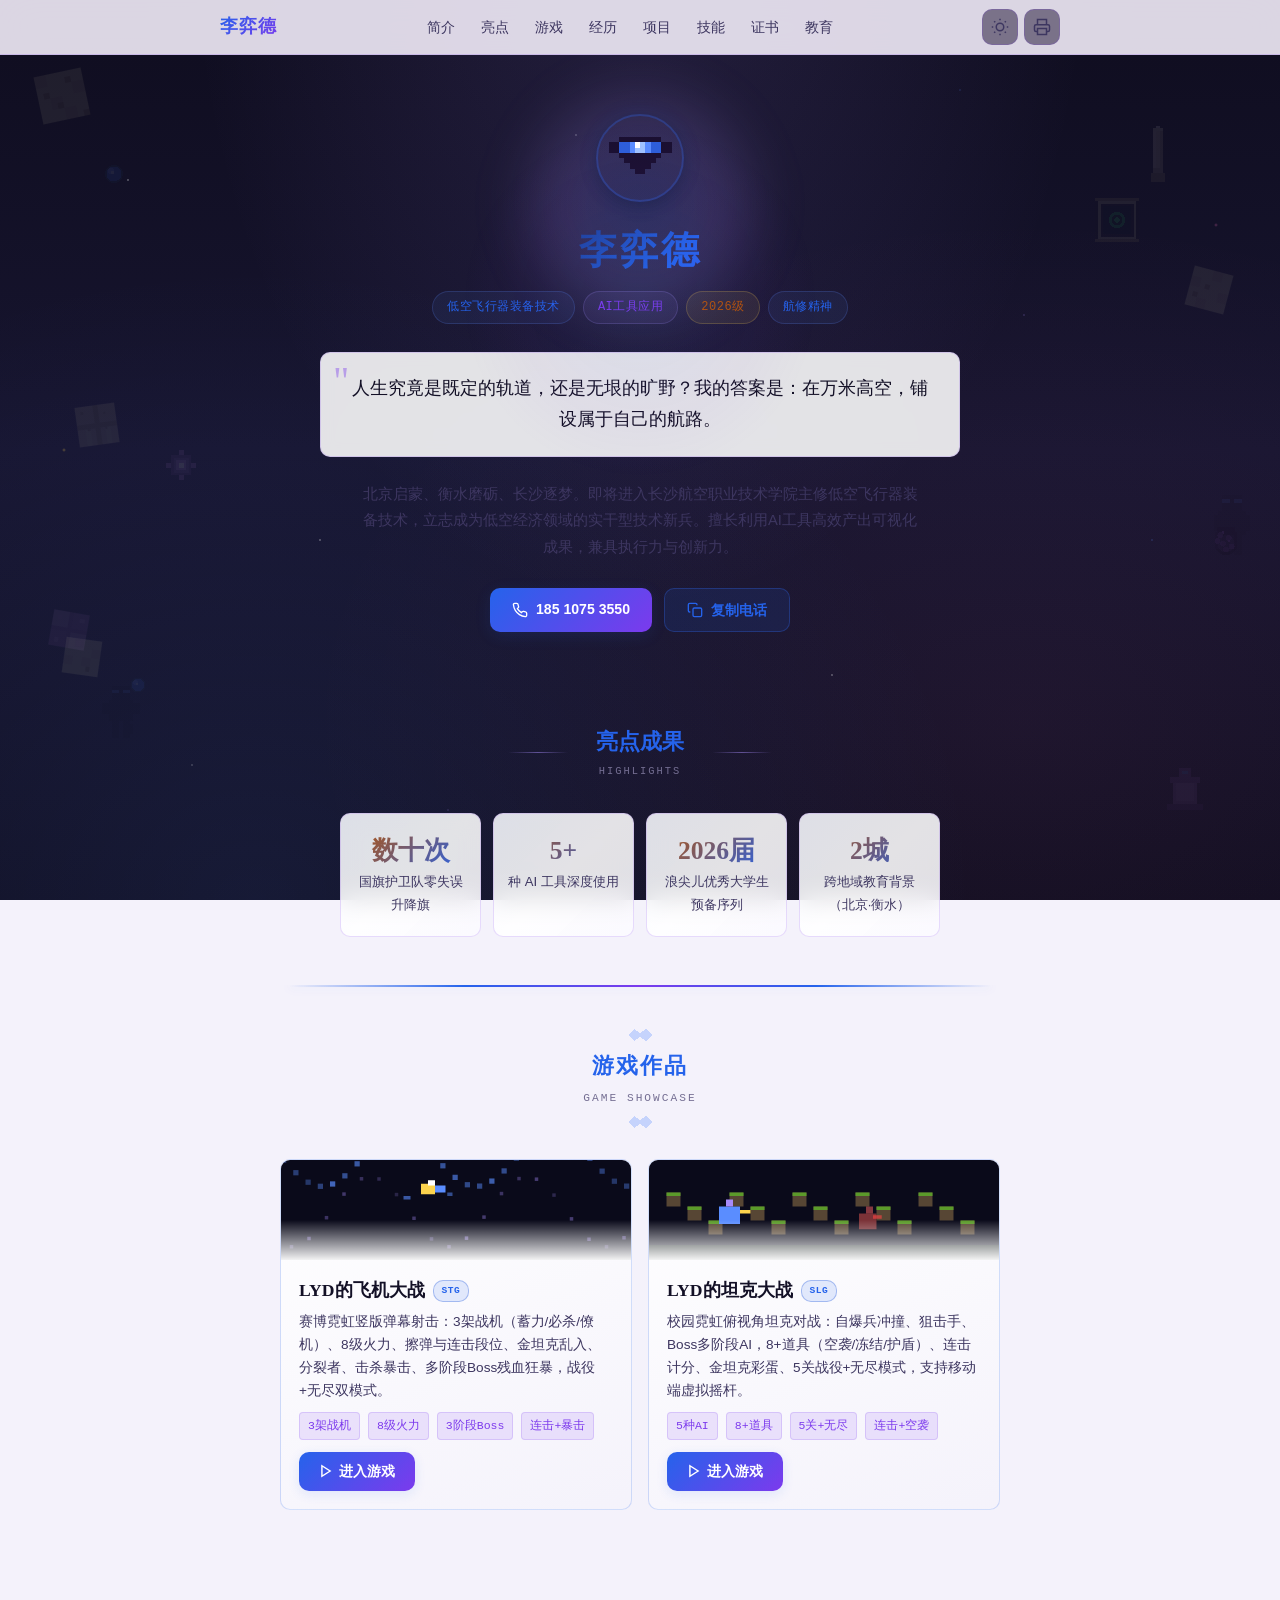
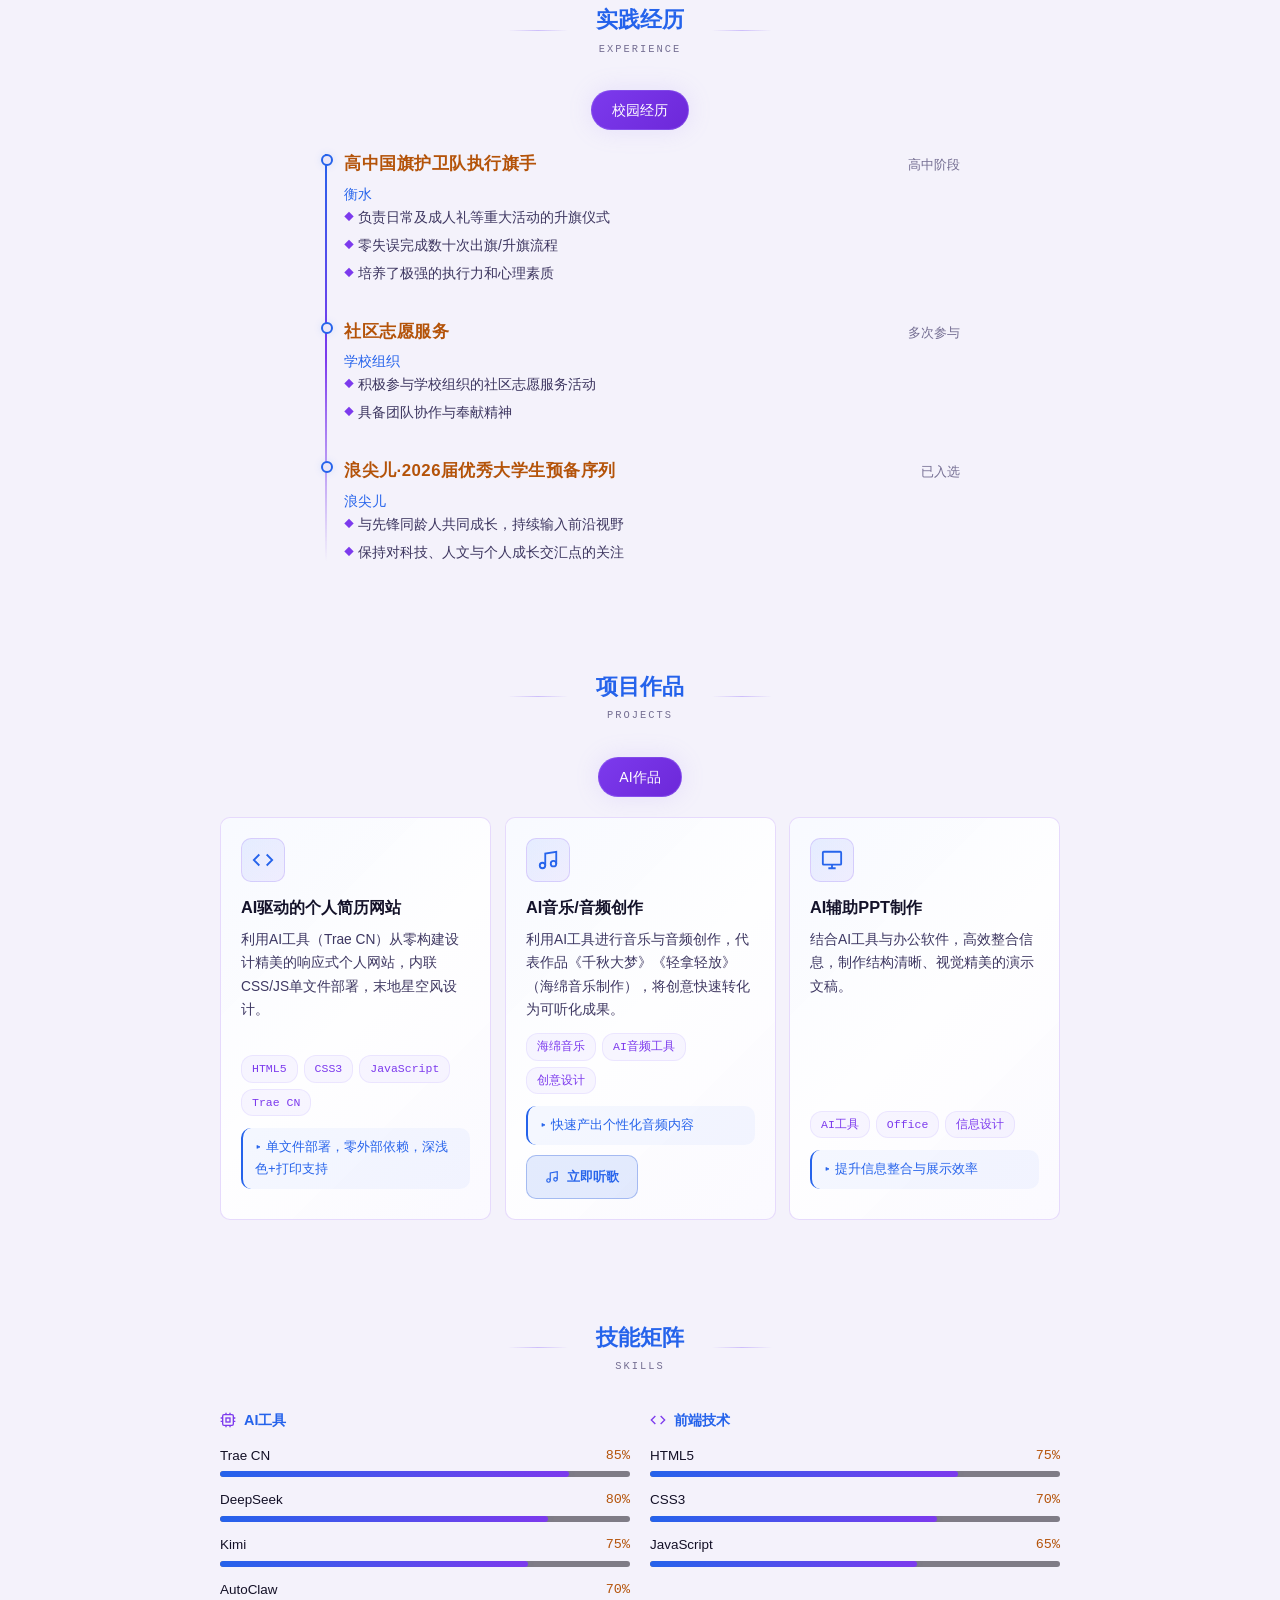
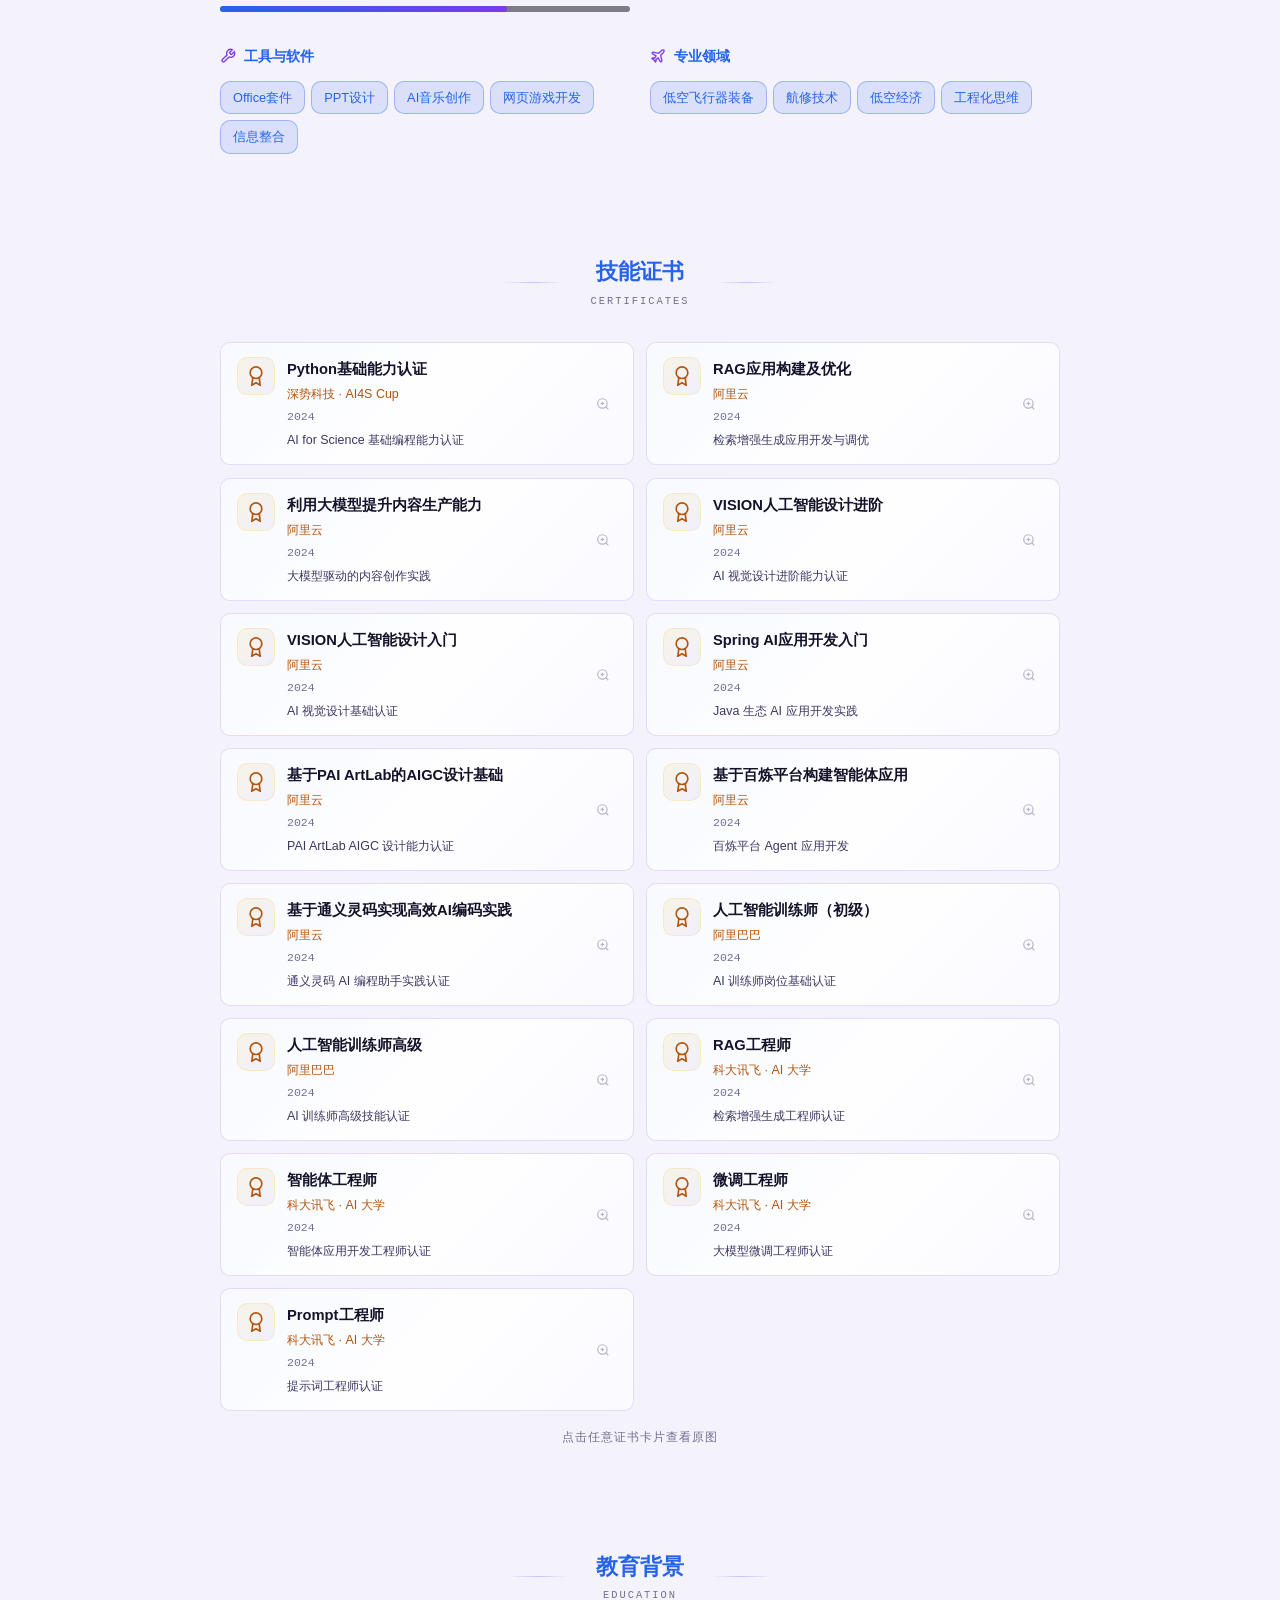
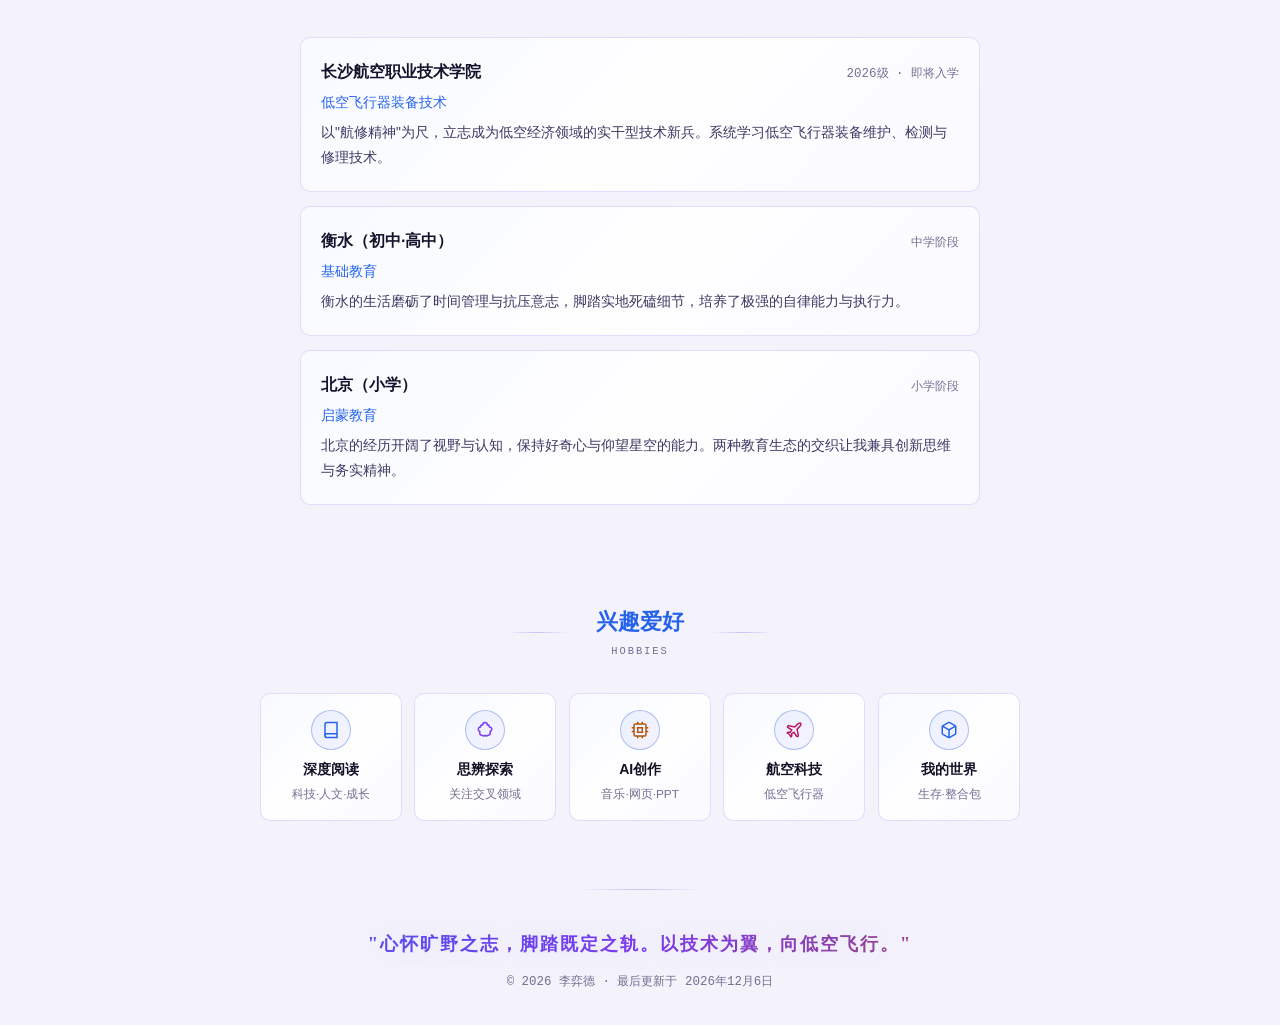
==== index.html @ 691785f5 "deploy lyd-site: resume + plane + tank" ====
<!DOCTYPE html>
<html lang="zh-CN" data-theme="dark">
<head>
<meta charset="UTF-8">
<meta name="viewport" content="width=device-width, initial-scale=1.0, maximum-scale=5.0">
<meta name="description" content="李弈德 - 低空飞行器装备技术 | 末地星空风简历">
<title>李弈德 | 以技术为翼，向低空飞行</title>
<link rel="icon" href="data:image/svg+xml,%3Csvg xmlns='http://www.w3.org/2000/svg' viewBox='0 0 16 16'%3E%3Crect width='16' height='16' rx='3' fill='%230f0d1f'/%3E%3Cpath d='M8 2l1.2 3.2L12.5 6l-3.3.8L8 10l-1.2-3.2L3.5 6l3.3-.8z' fill='%235a8dff'/%3E%3Ccircle cx='8' cy='8' r='2' fill='%23fcd34d'/%3E%3C/svg%3E">
<meta property="og:title" content="李弈德 | 以技术为翼，向低空飞行">
<meta property="og:description" content="低空飞行器装备技术 · AI工具应用 · 15项AI技能认证 · 网页游戏开发作品">
<meta property="og:type" content="profile">
<style>
/* ========== 末地星空设计令牌 ========== */
:root {
  /* 深紫虚空底 — 降低紫色，改为深蓝更沉稳 */
  --void: #0f0d1f;
  --void-2: #171530;
  --void-3: #1e1c3e;
  --obsidian: #181330;
  --obsidian-2: #25204a;
  /* 主色：末影蓝 + 星环紫 （去掉刺眼的绿色） */
  --ender: #5a8dff;        /* 主色：星空蓝，7.3:1对比度在深底可读 */
  --ender-dark: #2d5fda;
  --ender-glow: rgba(90,141,255,0.18);
  --purple: #a78bfa;       /* 辅色：薰衣草紫，和蓝和谐 */
  --purple-dark: #7c3aed;
  --purple-glow: rgba(167,139,250,0.18);
  --magenta: #f472b6;
  --gold: #fcd34d;         /* 金色点缀，更柔和 */
  --star: rgba(255,255,255,0.9);
  /* 卡片 & 边框 — 稍亮一档，和背景差 0.15 灰度保持层次 */
  --card: rgba(30,28,62,0.7);
  --card-hover: rgba(38,35,80,0.8);
  --border: rgba(167,139,250,0.22);
  --border-bright: rgba(90,141,255,0.4);
  /* 文字 — 提亮一档，确保 4.5:1 WCAG AA */
  --text: #ffffff;         /* 正文：纯白 */
  --text-2: #d4d1e5;       /* 二级：淡紫灰，对比度 10.2:1 达标 */
  --text-3: #938fb0;       /* 三级：中紫灰，对比度 6.2:1 达标 */
  --radius: 10px;
  --shadow-float: 0 8px 28px rgba(0,0,0,0.55);
  --shadow-glow: 0 0 24px rgba(90,141,255,0.18);
  --shadow-purple: 0 0 24px rgba(167,139,250,0.18);
  --transition: 200ms cubic-bezier(0.4,0,0.2,1);
  --font-display: "Georgia", "Noto Serif SC", "Microsoft YaHei", serif;
  --font-body: -apple-system, BlinkMacSystemFont, "Segoe UI", "PingFang SC", "Hiragino Sans GB", "Microsoft YaHei", sans-serif;
  --font-mono: "Cascadia Code", "JetBrains Mono", "Consolas", "Courier New", monospace;
  --max-w: 880px;
}
[data-theme="light"] {
  --void: #f4f2fb;
  --void-2: #ebe7f8;
  --void-3: #e0daf5;
  --card: rgba(255,255,255,0.85);
  --card-hover: rgba(255,255,255,0.95);
  --border: rgba(124,58,237,0.18);
  --border-bright: rgba(45,95,218,0.35);
  --text: #131026;
  --text-2: #3d3660;
  --text-3: #746e92;
  --shadow-float: 0 6px 20px rgba(40,30,80,0.08);
  /* 浅色模式下强调色加深，确保白底可读 */
  --ender: #2563eb;        /* 深蓝，对比度 5.9:1 达标 */
  --ender-dark: #1d4ed8;
  --ender-glow: rgba(37,99,235,0.12);
  --purple: #7c3aed;       /* 深紫，对比度 5.9:1 达标 */
  --purple-dark: #6d28d9;
  --purple-glow: rgba(124,58,237,0.12);
  --gold: #b45309;         /* 深琥珀，对比度 5.8:1 达标 */
  --magenta: #be185d;
  --star: rgba(80,60,120,0.3);
}
/* 浅色模式浮岛卡片 fallback */
[data-theme="light"] .floating-card {
  background: #ffffff;
  background: rgba(255,255,255,0.88);
}
[data-theme="light"] .hero-quote {
  background: #ffffff;
  background: rgba(255,255,255,0.88);
}
/* 浅色模式龙鳞卡片 — 白底替代深色 */
[data-theme="light"] .dragon-card {
  background: linear-gradient(160deg, rgba(255,255,255,0.95), rgba(244,242,251,0.95));
  border-color: rgba(37,99,235,0.2);
}
[data-theme="light"] .dragon-banner {
  background: #e8e4f5;
}

/* ========== 重置 ========== */
*,*::before,*::after { box-sizing: border-box; margin: 0; padding: 0; }
html { scroll-behavior: smooth; -webkit-text-size-adjust: 100%; }
body {
  font-family: var(--font-body);
  background: var(--void);
  color: var(--text);
  line-height: 1.7;
  font-size: 16px;
  overflow-x: hidden;
  transition: background var(--transition), color var(--transition);
}
/* 末地星空背景 */
body::before {
  content: '';
  position: fixed;
  top: 0; left: 0; right: 0; bottom: 0;
  background:
    radial-gradient(ellipse at 50% -10%, rgba(167,139,250,0.14), rgba(15,13,31,0) 50%),
    radial-gradient(ellipse at 20% 100%, rgba(90,141,255,0.1), rgba(15,13,31,0) 50%),
    radial-gradient(ellipse at 80% 80%, rgba(244,114,182,0.06), rgba(15,13,31,0) 50%),
    linear-gradient(180deg, #0f0d1f 0%, #171530 50%, #0f0d1f 100%);
  z-index: 0;
}
/* 星点粒子 */
body::after {
  content: '';
  position: fixed;
  top: 0; left: 0; right: 0; bottom: 0;
  background-image:
    radial-gradient(1px 1px at 10% 20%, rgba(255,255,255,0.8), rgba(255,255,255,0)),
    radial-gradient(1px 1px at 25% 60%, rgba(255,255,255,0.8), rgba(255,255,255,0)),
    radial-gradient(1px 1px at 45% 15%, rgba(255,255,255,0.6), rgba(255,255,255,0)),
    radial-gradient(1px 1px at 65% 75%, rgba(255,255,255,0.8), rgba(255,255,255,0)),
    radial-gradient(1px 1px at 80% 35%, rgba(167,139,250,0.5), rgba(167,139,250,0)),
    radial-gradient(1px 1px at 90% 60%, rgba(90,141,255,0.5), rgba(90,141,255,0)),
    radial-gradient(1px 1px at 15% 85%, rgba(255,255,255,0.5), rgba(255,255,255,0)),
    radial-gradient(1px 1px at 55% 45%, rgba(255,255,255,0.8), rgba(255,255,255,0)),
    radial-gradient(1px 1px at 35% 90%, rgba(167,139,250,0.4), rgba(167,139,250,0)),
    radial-gradient(1px 1px at 75% 10%, rgba(90,141,255,0.4), rgba(90,141,255,0)),
    radial-gradient(2px 2px at 5% 50%, rgba(252,211,77,0.3), rgba(252,211,77,0)),
    radial-gradient(2px 2px at 95% 25%, rgba(244,114,182,0.3), rgba(244,114,182,0));
  background-size: 100% 100%;
  pointer-events: none;
  z-index: 0;
  animation: twinkle 8s ease-in-out infinite alternate;
}
@keyframes twinkle {
  0% { opacity: 0.5; }
  100% { opacity: 1; }
}
/* ========== 末地装饰物 ========== */
.end-deco {
  position: fixed;
  pointer-events: none;
  z-index: 0;
  opacity: 0.12;
  image-rendering: pixelated;
  image-rendering: crisp-edges; /* Firefox 兼容 */
  -webkit-image-rendering: pixelated; /* Safari 兼容 */
}
.end-deco svg { width: 100%; height: 100%; display: block; }
.deco-endstone-1 { top: 8%; left: 3%; width: 48px; height: 48px; transform: rotate(-12deg); }
.deco-endstone-2 { top: 30%; right: 4%; width: 40px; height: 40px; transform: rotate(15deg); }
.deco-endstone-3 { bottom: 25%; left: 5%; width: 36px; height: 36px; transform: rotate(8deg); }
.deco-enderman { top: 55%; right: 2%; width: 44px; height: 60px; opacity: 0.08; }
.deco-shulker { bottom: 10%; right: 6%; width: 36px; height: 42px; opacity: 0.1; }
.deco-pearl { top: 18%; left: 8%; width: 24px; height: 24px; opacity: 0.15; animation: float 4s ease-in-out infinite; will-change: transform; }
.deco-pearl2 { top: 75%; left: 10%; width: 20px; height: 20px; opacity: 0.12; animation: float 5s ease-in-out infinite 1s; will-change: transform; }
/* 新增末地石制品 */
.deco-endstone-brick { top: 45%; left: 6%; width: 40px; height: 40px; transform: rotate(-8deg); }
.deco-end-rod { top: 14%; right: 9%; width: 14px; height: 56px; opacity: 0.18; animation: glow 3s ease-in-out infinite; will-change: opacity, filter; }
.deco-purpur { top: 68%; left: 4%; width: 36px; height: 36px; transform: rotate(10deg); }
.deco-portal-frame { top: 22%; right: 11%; width: 44px; height: 44px; opacity: 0.14; }
.deco-dragon-egg { bottom: 38%; right: 3%; width: 32px; height: 40px; opacity: 0.16; animation: float 6s ease-in-out infinite; will-change: transform; }
.deco-end-crystal { top: 50%; left: 13%; width: 30px; height: 30px; opacity: 0.18; animation: float 4.5s ease-in-out infinite 0.5s; will-change: transform; }
/* 新增末影人 2 — 左下角 */
.deco-enderman-2 { bottom: 18%; left: 8%; width: 38px; height: 52px; opacity: 0.07; transform: scaleX(-1); }
@keyframes float {
  0%, 100% { transform: translateY(0); }
  50% { transform: translateY(-12px); }
}
@keyframes glow {
  0%, 100% { opacity: 0.15; filter: drop-shadow(0 0 4px rgba(255,255,255,0.4)); }
  50% { opacity: 0.25; filter: drop-shadow(0 0 12px rgba(167,139,250,0.6)); }
}
/* 浅色模式下降低装饰物不透明度，避免干扰阅读 */
[data-theme="light"] .end-deco { opacity: 0.08; }
[data-theme="light"] .deco-enderman,
[data-theme="light"] .deco-enderman-2 { opacity: 0.05; }
[data-theme="light"] .deco-pearl,
[data-theme="light"] .deco-pearl2,
[data-theme="light"] .deco-end-crystal,
[data-theme="light"] .deco-dragon-egg { opacity: 0.1; }
/* 移动端：保留少量浮动装饰，隐藏静态大块 */
@media (max-width: 600px) {
  .deco-endstone-1, .deco-endstone-2, .deco-endstone-3,
  .deco-endstone-brick, .deco-purpur, .deco-portal-frame,
  .deco-enderman, .deco-enderman-2, .deco-shulker { display: none; }
  .deco-pearl, .deco-pearl2 { width: 18px; height: 18px; }
  .deco-end-crystal { width: 22px; height: 22px; }
  .deco-dragon-egg { width: 24px; height: 30px; }
  .deco-end-rod { display: none; }
}
/* 极小屏：全部隐藏 */
@media (max-width: 380px) { .end-deco { display: none !important; } }
a { color: inherit; text-decoration: none; }
button { font-family: inherit; cursor: pointer; border: none; background: none; color: inherit; }
ul { list-style: none; }

/* ========== 导航栏 ========== */
.navbar {
  position: fixed;
  top: 0; left: 0; right: 0;
  z-index: 100;
  background: #0a0612; /* 旧设备 fallback */
  background: rgba(10,6,18,0.88); /* 不支持 blur 时高不透明度保证可读 */
  backdrop-filter: blur(20px);
  -webkit-backdrop-filter: blur(20px);
  border-bottom: 1px solid var(--border);
  transition: background var(--transition);
}
[data-theme="light"] .navbar {
  background: #ede8f5;
  background: rgba(237,232,245,0.92);
}
.nav-inner {
  max-width: var(--max-w);
  margin: 0 auto;
  padding: 0 20px;
  height: 54px;
  display: flex;
  align-items: center;
  justify-content: space-between;
  gap: 12px;
}
.nav-name {
  font-family: var(--font-display);
  font-weight: 700;
  font-size: 1.15rem;
  background: linear-gradient(135deg, var(--ender), var(--purple));
  -webkit-background-clip: text;
  background-clip: text;
  -webkit-text-fill-color: transparent;
  color: var(--ender);
  white-space: nowrap;
  letter-spacing: 1px;
}
.nav-links { display: flex; gap: 2px; align-items: center; }
.nav-links a {
  padding: 6px 12px;
  font-size: 0.85rem;
  color: var(--text-2);
  border-radius: var(--radius);
  transition: all var(--transition);
  white-space: nowrap;
}
.nav-links a:hover {
  color: var(--ender);
  background: var(--ender-glow);
}
.nav-actions { display: flex; gap: 6px; align-items: center; }
.icon-btn {
  width: 36px; height: 36px;
  display: flex; align-items: center; justify-content: center;
  border-radius: var(--radius);
  border: 1px solid var(--border);
  background: rgba(26,16,48,0.5);
  color: var(--text-2);
  transition: all var(--transition);
}
.icon-btn:hover {
  color: var(--ender);
  border-color: var(--border-bright);
  box-shadow: var(--shadow-glow);
}
.icon-btn svg { width: 18px; height: 18px; }
.nav-toggle { display: none; }
@media (max-width: 768px) {
  .nav-links {
    position: fixed;
    top: 54px; left: 0; right: 0;
    background: rgba(10,6,18,0.95);
    backdrop-filter: blur(20px);
    -webkit-backdrop-filter: blur(20px);
    border-bottom: 1px solid var(--border);
    flex-direction: column;
    padding: 12px 20px;
    gap: 2px;
    transform: translateY(-100%);
    opacity: 0;
    pointer-events: none;
    transition: all 300ms ease;
  }
  .nav-links.open { transform: translateY(0); opacity: 1; pointer-events: auto; }
  .nav-links a { padding: 10px 12px; font-size: 0.95rem; width: 100%; }
  .nav-toggle {
    display: flex;
    width: 36px; height: 36px;
    align-items: center; justify-content: center;
    border-radius: var(--radius);
    border: 1px solid var(--border);
    background: rgba(26,16,48,0.5);
    color: var(--text-2);
  }
}

/* ========== 主容器 ========== */
main { position: relative; z-index: 1; padding-top: 54px; }
section {
  max-width: var(--max-w);
  margin: 0 auto;
  padding: 48px 20px;
}
.section-title {
  font-family: var(--font-display);
  font-size: 1.35rem;
  font-weight: 700;
  margin-bottom: 28px;
  display: flex;
  align-items: center;
  justify-content: center;
  gap: 12px;
  text-align: center;
  color: var(--text);
}
.section-title .label {
  color: var(--ender);
}
.section-title::before, .section-title::after {
  content: '';
  height: 1px;
  flex: 1;
  max-width: 60px;
  background: linear-gradient(90deg, rgba(167,139,250,0), rgba(167,139,250,0.5), rgba(167,139,250,0));
}
.section-title .label {
  position: relative;
  padding: 4px 16px;
}
.section-title .label::after {
  content: attr(data-en);
  display: block;
  font-family: var(--font-mono);
  font-size: 0.65rem;
  color: var(--text-3);
  font-weight: 400;
  letter-spacing: 2px;
  text-transform: uppercase;
  margin-top: 2px;
}

/* ========== 浮岛卡片基础 ========== */
.floating-card {
  background: #1a1030; /* 旧设备 fallback 实色 */
  background: rgba(26,16,48,0.85); /* 无 blur 时高不透明度 */
  border: 1px solid var(--border);
  border-radius: var(--radius);
  transition: all var(--transition);
  position: relative;
  overflow: hidden;
}
@supports ((backdrop-filter: blur(12px)) or (-webkit-backdrop-filter: blur(12px))) {
  .floating-card {
    background: rgba(26,16,48,0.7);
    backdrop-filter: blur(12px);
    -webkit-backdrop-filter: blur(12px);
  }
}
.floating-card::before {
  content: '';
  position: absolute;
  top: 0; left: 0; right: 0; bottom: 0;
  background: linear-gradient(135deg, rgba(90,141,255,0.04), rgba(90,141,255,0) 50%, rgba(167,139,250,0.04));
  pointer-events: none;
  border-radius: var(--radius);
}
.floating-card:hover {
  border-color: var(--border-bright);
  box-shadow: var(--shadow-glow);
  transform: translateY(-3px);
}

/* ========== Hero 区 ========== */
.hero {
  text-align: center;
  padding: 60px 20px 40px;
  position: relative;
}
/* 末地传送门光圈 */
.hero::before {
  content: '';
  position: absolute;
  top: 10px; left: 50%;
  transform: translateX(-50%);
  width: 280px; height: 280px;
  border-radius: 50%;
  background: radial-gradient(circle, rgba(90,141,255,0.18) 0%, rgba(167,139,250,0.18) 40%, rgba(15,13,31,0) 70%);
  filter: blur(20px);
  z-index: -1;
  animation: pulse 6s ease-in-out infinite;
}
@keyframes pulse {
  0%, 100% { opacity: 0.6; transform: translateX(-50%) scale(1); }
  50% { opacity: 1; transform: translateX(-50%) scale(1.1); }
}
.hero-avatar {
  width: 88px; height: 88px;
  margin: 0 auto 16px;
  border-radius: 50%;
  border: 2px solid var(--border-bright);
  box-shadow: 0 0 20px var(--ender-glow), 0 4px 16px rgba(0,0,0,0.3);
  overflow: hidden;
  position: relative;
}
.hero-avatar svg { width: 100%; height: 100%; display: block; }
.hero-name {
  font-family: var(--font-display);
  font-size: 2.4rem;
  font-weight: 700;
  letter-spacing: 3px;
  margin-bottom: 8px;
  background: linear-gradient(135deg, var(--text) 20%, var(--ender) 55%, var(--purple) 100%);
  -webkit-background-clip: text;
  background-clip: text;
  -webkit-text-fill-color: transparent;
  color: var(--text);
}
.hero-tags {
  display: flex;
  flex-wrap: wrap;
  justify-content: center;
  gap: 8px;
  margin-bottom: 28px;
}
.hero-tags .tag {
  font-family: var(--font-mono);
  padding: 5px 14px;
  font-size: 0.75rem;
  border-radius: 20px;
  background: rgba(90,141,255,0.08);
  color: var(--ender);
  border: 1px solid rgba(90,141,255,0.2);
  letter-spacing: 0.5px;
}
.hero-tags .tag.purple {
  background: rgba(167,139,250,0.08);
  color: var(--purple);
  border-color: rgba(167,139,250,0.2);
}
.hero-tags .tag.gold {
  background: rgba(252,211,77,0.08);
  color: var(--gold);
  border-color: rgba(252,211,77,0.2);
}
.hero-quote {
  font-size: 1.1rem;
  line-height: 1.8;
  color: var(--text);
  max-width: 640px;
  margin: 0 auto 24px;
  font-weight: 500;
  padding: 20px 24px;
  background: #1a1030;
  background: rgba(26,16,48,0.85);
  border-radius: var(--radius);
  border: 1px solid var(--border);
  position: relative;
}
@supports ((backdrop-filter: blur(8px)) or (-webkit-backdrop-filter: blur(8px))) {
  .hero-quote {
    background: rgba(26,16,48,0.7);
    backdrop-filter: blur(8px);
    -webkit-backdrop-filter: blur(8px);
  }
}
.hero-quote::before {
  content: '"';
  position: absolute;
  top: -8px; left: 12px;
  font-family: var(--font-display);
  font-size: 2.5rem;
  color: var(--purple);
  opacity: 0.4;
}
.hero-desc {
  font-size: 0.92rem;
  color: var(--text-2);
  max-width: 560px;
  margin: 0 auto 28px;
  line-height: 1.8;
}
.hero-contact {
  display: flex;
  flex-wrap: wrap;
  justify-content: center;
  gap: 12px;
}
.btn {
  display: inline-flex;
  align-items: center;
  gap: 8px;
  padding: 10px 22px;
  border-radius: var(--radius);
  font-size: 0.88rem;
  font-weight: 500;
  transition: all var(--transition);
  min-height: 44px;
}
.btn-primary {
  background: linear-gradient(135deg, var(--ender), var(--purple));
  color: #ffffff;
  font-weight: 600;
  box-shadow: 0 4px 16px var(--ender-glow);
}
.btn-primary:hover { transform: translateY(-2px); box-shadow: 0 6px 24px var(--ender-glow); }
.btn-outline {
  border: 1px solid var(--border-bright);
  color: var(--ender);
  background: var(--ender-glow);
  font-weight: 600;
}
.btn-outline:hover { border-color: var(--ender); background: var(--ender-glow); color: var(--text); }
.btn svg { width: 16px; height: 16px; }

/* ========== 亮点成果 — 对称四方格 ========== */
.highlights {
  display: grid;
  grid-template-columns: repeat(2, 1fr);
  gap: 12px;
  max-width: 600px;
  margin: 0 auto;
}
@media (min-width: 600px) {
  .highlights { grid-template-columns: repeat(4, 1fr); }
}
.highlight-card {
  padding: 20px 12px;
  text-align: center;
}
.highlight-num {
  font-family: var(--font-display);
  font-size: 1.6rem;
  font-weight: 700;
  background: linear-gradient(135deg, var(--gold), var(--ender));
  -webkit-background-clip: text;
  background-clip: text;
  -webkit-text-fill-color: transparent;
  color: var(--gold); /* fallback */
  line-height: 1.3;
}
.highlight-label {
  font-size: 0.82rem;
  color: var(--text-2);
  margin-top: 4px;
}

/* ========== 末影龙游戏展示区 ========== */
.dragon-showcase {
  position: relative;
  padding: 36px 20px 32px;
  margin: 0 auto 8px;
  max-width: var(--max-w);
  overflow: hidden;
}
/* 龙息能量条 — 顶部渐变光带 */
.dragon-showcase::before {
  content: '';
  position: absolute;
  top: 0; left: 50%;
  transform: translateX(-50%);
  width: 80%; height: 2px;
  background: linear-gradient(90deg, rgba(90,141,255,0), var(--ender), var(--purple), var(--ender), rgba(90,141,255,0));
  box-shadow: 0 0 12px var(--ender-glow);
}
.dragon-title {
  text-align: center;
  margin-bottom: 24px;
}
.dragon-title h2 {
  font-family: var(--font-display);
  font-size: 1.35rem;
  font-weight: 700;
  color: var(--ender);
  margin-bottom: 4px;
  letter-spacing: 2px;
}
.dragon-title p {
  font-family: var(--font-mono);
  font-size: 0.7rem;
  color: var(--text-3);
  letter-spacing: 2px;
  text-transform: uppercase;
}
/* 龙翼装饰 */
.dragon-wing {
  display: inline-block;
  vertical-align: middle;
  width: 28px; height: 20px;
  opacity: 0.5;
  margin: 0 8px;
}
.dragon-wing svg { width: 100%; height: 100%; }

.dragon-grid {
  display: grid;
  grid-template-columns: 1fr;
  gap: 16px;
  max-width: 720px;
  margin: 0 auto;
}
@media (min-width: 680px) {
  .dragon-grid { grid-template-columns: 1fr 1fr; }
}
/* 龙鳞卡片 */
.dragon-card {
  position: relative;
  padding: 0;
  overflow: hidden;
  border: 1px solid rgba(90,141,255,0.3);
  border-radius: var(--radius);
  background: linear-gradient(160deg, rgba(30,28,62,0.9), rgba(20,16,48,0.95));
  transition: all var(--transition);
}
@supports ((backdrop-filter: blur(12px)) or (-webkit-backdrop-filter: blur(12px))) {
  .dragon-card {
    background: linear-gradient(160deg, rgba(30,28,62,0.75), rgba(20,16,48,0.8));
    backdrop-filter: blur(12px);
    -webkit-backdrop-filter: blur(12px);
  }
}
.dragon-card:hover {
  border-color: rgba(90,141,255,0.6);
  box-shadow: 0 0 28px rgba(90,141,255,0.2), 0 8px 32px rgba(0,0,0,0.4);
  transform: translateY(-4px);
}
/* 卡片顶 banner — 像素游戏缩略图区 */
.dragon-banner {
  height: 100px;
  position: relative;
  overflow: hidden;
  background: #0a0a1a;
  display: flex;
  align-items: center;
  justify-content: center;
}
.dragon-banner svg { width: 100%; height: 100%; }
/* banner 渐变遮罩 */
.dragon-banner::after {
  content: '';
  position: absolute;
  bottom: 0; left: 0; right: 0;
  height: 40px;
  background: linear-gradient(180deg, rgba(20,16,48,0), rgba(20,16,48,0.95));
}
[data-theme="light"] .dragon-banner::after {
  background: linear-gradient(180deg, rgba(255,255,255,0), rgba(255,255,255,0.95));
}
.dragon-body { padding: 16px 18px 18px; }
.dragon-name {
  font-family: var(--font-display);
  font-size: 1.1rem;
  font-weight: 700;
  color: var(--text);
  margin-bottom: 4px;
  display: flex;
  align-items: center;
  gap: 8px;
}
.dragon-name .badge {
  font-family: var(--font-mono);
  font-size: 0.6rem;
  padding: 2px 8px;
  border-radius: 10px;
  background: var(--ender-glow);
  color: var(--ender);
  border: 1px solid var(--border-bright);
  letter-spacing: 0.5px;
  text-transform: uppercase;
}
.dragon-desc {
  font-size: 0.85rem;
  color: var(--text-2);
  line-height: 1.7;
  margin-bottom: 10px;
}
.dragon-stats {
  display: flex;
  flex-wrap: wrap;
  gap: 8px;
  margin-bottom: 12px;
}
.dragon-stat {
  font-family: var(--font-mono);
  font-size: 0.72rem;
  padding: 3px 8px;
  border-radius: 4px;
  background: var(--purple-glow);
  color: var(--purple);
  border: 1px solid var(--border);
}
.dragon-play {
  display: inline-flex;
  align-items: center;
  gap: 6px;
  padding: 8px 20px;
  border-radius: var(--radius);
  background: linear-gradient(135deg, var(--ender), var(--purple));
  color: #ffffff;
  font-size: 0.85rem;
  font-weight: 600;
  text-decoration: none;
  transition: all var(--transition);
  box-shadow: 0 3px 12px var(--ender-glow);
}
.dragon-play:hover {
  transform: translateY(-2px);
  box-shadow: 0 5px 20px var(--ender-glow);
}
.dragon-play svg { width: 14px; height: 14px; }

/* ========== Tabs ========== */
.tabs {
  display: flex;
  gap: 4px;
  margin-bottom: 20px;
  justify-content: center;
  flex-wrap: wrap;
}
.tab-btn {
  padding: 8px 20px;
  font-size: 0.88rem;
  color: var(--text-2);
  border-radius: 20px;
  border: 1px solid transparent;
  transition: all var(--transition);
  min-height: 40px;
  display: flex;
  align-items: center;
}
.tab-btn:hover { color: var(--text); background: rgba(167,139,250,0.06); }
.tab-btn[aria-selected="true"] {
  color: #fff;
  background: linear-gradient(135deg, var(--purple), var(--purple-dark));
  border-color: rgba(167,139,250,0.3);
  box-shadow: var(--shadow-purple);
}
.tab-panel { display: none; animation: fadeIn 250ms ease; }
.tab-panel.active { display: block; }

/* ========== 时间线 ========== */
.timeline { position: relative; padding-left: 24px; max-width: 640px; margin: 0 auto; }
.timeline::before {
  content: '';
  position: absolute;
  left: 5px; top: 4px; bottom: 4px;
  width: 2px;
  background: linear-gradient(180deg, var(--ender), var(--purple), rgba(15,13,31,0));
}
.timeline-item { position: relative; padding-bottom: 28px; }
.timeline-item:last-child { padding-bottom: 0; }
.timeline-item::before {
  content: '';
  position: absolute;
  left: -23px; top: 4px;
  width: 12px; height: 12px;
  border-radius: 50%;
  background: var(--void-2);
  border: 2px solid var(--ender);
  box-shadow: 0 0 8px var(--ender-glow);
  transition: all var(--transition);
}
.timeline-item:hover::before {
  background: var(--ender);
  box-shadow: 0 0 0 4px var(--ender-glow), 0 0 12px var(--ender);
}
.timeline-header { display: flex; flex-wrap: wrap; justify-content: space-between; align-items: baseline; gap: 6px; margin-bottom: 4px; }
.timeline-title {
  font-weight: 700;
  font-size: 1.05rem;
  color: var(--gold);          /* 金色，醒目且有荣誉感 */
  letter-spacing: 0.5px;
}
.timeline-org { color: var(--ender); font-size: 0.85rem; }
.timeline-date { font-size: 0.8rem; color: var(--text-3); font-family: var(--font-mono); }
.timeline-desc { font-size: 0.88rem; color: var(--text-2); line-height: 1.7; }
.timeline-desc li { margin-bottom: 4px; padding-left: 14px; position: relative; }
.timeline-desc li::before { content: '◆'; position: absolute; left: 0; font-size: 0.6rem; color: var(--purple); top: 3px; }

/* ========== 项目卡片 ========== */
.project-grid {
  display: grid;
  grid-template-columns: repeat(auto-fill, minmax(260px, 1fr));
  gap: 14px;
}
.project-card { padding: 20px; display: flex; flex-direction: column; }
.project-icon {
  width: 44px; height: 44px;
  border-radius: var(--radius);
  background: linear-gradient(135deg, rgba(90,141,255,0.12), rgba(167,139,250,0.12));
  border: 1px solid var(--border);
  display: flex; align-items: center; justify-content: center;
  margin-bottom: 12px;
}
.project-icon svg { width: 22px; height: 22px; color: var(--ender); }
.project-name { font-weight: 600; font-size: 1.02rem; margin-bottom: 6px; }
.project-desc { font-size: 0.86rem; color: var(--text-2); line-height: 1.7; margin-bottom: 12px; flex: 1; }
.project-tech { display: flex; flex-wrap: wrap; gap: 6px; margin-bottom: 12px; }
.tech-badge {
  font-family: var(--font-mono);
  font-size: 0.72rem;
  padding: 3px 10px;
  border-radius: 12px;
  background: rgba(167,139,250,0.08);
  color: var(--purple);
  border: 1px solid rgba(167,139,250,0.15);
}
.project-result {
  font-size: 0.82rem;
  color: var(--ender);
  padding: 8px 12px;
  background: rgba(90,141,255,0.06);
  border-radius: var(--radius);
  border-left: 2px solid var(--ender);
  margin-bottom: 10px;
}
.project-link {
  align-self: flex-start;
  padding: 8px 18px;
  font-size: 0.82rem;
}
.project-link svg { width: 14px; height: 14px; }

/* ========== 技能矩阵 ========== */
.skill-grid {
  display: grid;
  grid-template-columns: repeat(auto-fit, minmax(200px, 1fr));
  gap: 20px;
}
@media (min-width: 640px) {
  .skill-grid { grid-template-columns: repeat(2, 1fr); }
}
.skill-group h4 {
  font-size: 0.9rem;
  color: var(--ender);
  margin-bottom: 12px;
  display: flex;
  align-items: center;
  gap: 8px;
  font-weight: 600;
}
.skill-group h4 svg { width: 16px; height: 16px; color: var(--purple); }
.skill-bar { margin-bottom: 12px; }
.skill-bar-name { display: flex; justify-content: space-between; font-size: 0.84rem; margin-bottom: 4px; color: var(--text); }
.skill-bar-name span:last-child { color: var(--gold); font-family: var(--font-mono); }
.skill-bar-track {
  height: 6px;
  background: rgba(10,6,18,0.5);
  border-radius: 3px;
  overflow: hidden;
}
.skill-bar-fill {
  height: 100%;
  border-radius: 3px;
  background: linear-gradient(90deg, var(--ender), var(--purple));
  width: 0;
  transition: width 800ms cubic-bezier(0.4,0,0.2,1);
  box-shadow: 0 0 8px var(--ender-glow);
}
.skill-tags { display: flex; flex-wrap: wrap; gap: 6px; }
.skill-tag {
  padding: 5px 12px;
  font-size: 0.8rem;
  border-radius: var(--radius);
  background: var(--ender-glow);
  color: var(--ender);
  border: 1px solid var(--border-bright);
  font-weight: 500;
  transition: all var(--transition);
}
.skill-tag:hover { border-color: var(--ender); color: var(--text); background: var(--ender-glow); }

/* ========== 证书 — 成就画廊 ========== */
.cert-grid {
  display: grid;
  grid-template-columns: repeat(auto-fill, minmax(280px, 1fr));
  gap: 12px;
}
.cert-card {
  padding: 14px 16px;
  display: flex;
  gap: 12px;
  align-items: flex-start;
  cursor: zoom-in;
  position: relative;
  transition: all var(--transition);
}
.cert-card:hover {
  box-shadow: var(--shadow-purple);
  transform: translateY(-2px);
  border-color: var(--border-bright);
}
.cert-card:hover .cert-name { color: var(--gold); }
/* 左侧证书图标 */
.cert-icon {
  width: 38px; height: 38px;
  flex-shrink: 0;
  border-radius: var(--radius);
  background: linear-gradient(135deg, rgba(252,211,77,0.15), rgba(167,139,250,0.1));
  border: 1px solid rgba(252,211,77,0.25);
  display: flex;
  align-items: center;
  justify-content: center;
  transition: all var(--transition);
}
.cert-card:hover .cert-icon {
  background: linear-gradient(135deg, rgba(252,211,77,0.25), rgba(167,139,250,0.15));
  box-shadow: 0 0 12px rgba(252,211,77,0.2);
}
.cert-icon svg { width: 20px; height: 20px; color: var(--gold); }
/* 文字信息 */
.cert-info { flex: 1; min-width: 0; }
.cert-name {
  font-weight: 600;
  font-size: 0.92rem;
  margin-bottom: 2px;
  color: var(--text);
  transition: color var(--transition);
}
.cert-issuer { font-size: 0.78rem; color: var(--gold); }
.cert-date { font-size: 0.72rem; color: var(--text-3); font-family: var(--font-mono); margin-top: 2px; }
.cert-desc { font-size: 0.78rem; color: var(--text-2); margin-top: 4px; line-height: 1.55; }
/* 右侧放大提示 */
.cert-zoom-hint {
  flex-shrink: 0;
  width: 28px; height: 28px;
  border-radius: 50%;
  display: flex; align-items: center; justify-content: center;
  color: var(--text-3);
  opacity: 0.5;
  transition: all var(--transition);
  align-self: center;
}
.cert-card:hover .cert-zoom-hint {
  opacity: 1;
  color: var(--ender);
  background: var(--ender-glow);
}
.cert-zoom-hint svg { width: 14px; height: 14px; }
/* 证书占位提示 */
.cert-placeholder {
  padding: 24px;
  text-align: center;
  border: 1px dashed var(--border-bright);
  background: rgba(90,141,255,0.03);
  grid-column: 1 / -1;
}
.cert-placeholder-text {
  font-size: 0.88rem;
  color: var(--text-2);
}
.cert-placeholder-text strong { color: var(--ender); }

/* ========== 证书 Lightbox ========== */
.cert-lightbox {
  position: fixed;
  top: 0; left: 0; right: 0; bottom: 0;
  z-index: 200;
  background: rgba(5,3,12,0.92);
  backdrop-filter: blur(8px);
  -webkit-backdrop-filter: blur(8px);
  display: flex;
  align-items: center;
  justify-content: center;
  padding: 32px 20px;
  opacity: 0;
  pointer-events: none;
  transition: opacity 200ms ease;
}
.cert-lightbox.show { opacity: 1; pointer-events: auto; }
.cert-lightbox img {
  display: block;
  margin: auto;
  max-width: 100%;
  max-height: 86vh;
  border-radius: var(--radius);
  border: 1px solid var(--border-bright);
  box-shadow: 0 12px 48px rgba(0,0,0,0.6), 0 0 32px var(--ender-glow);
  object-fit: contain;
}
.cert-lightbox-close {
  position: absolute;
  top: 20px; right: 24px;
  width: 40px; height: 40px;
  border-radius: 50%;
  background: rgba(30,28,62,0.8);
  border: 1px solid var(--border-bright);
  color: var(--text);
  font-size: 1.4rem;
  display: flex; align-items: center; justify-content: center;
  cursor: pointer;
  transition: all var(--transition);
}
.cert-lightbox-close:hover { background: var(--ender-glow); color: var(--ender); transform: rotate(90deg); }
.cert-lightbox-caption {
  position: absolute;
  bottom: 20px; left: 50%;
  transform: translateX(-50%);
  padding: 8px 16px;
  background: rgba(30,28,62,0.8);
  backdrop-filter: blur(8px);
  -webkit-backdrop-filter: blur(8px);
  border: 1px solid var(--border);
  border-radius: var(--radius);
  font-size: 0.85rem;
  color: var(--text-2);
  text-align: center;
  max-width: 90%;
}
.cert-lightbox-caption strong { color: var(--gold); }

/* ========== 教育 ========== */
.edu-grid { display: grid; gap: 14px; max-width: 680px; margin: 0 auto; }
.edu-card { padding: 20px; }
.edu-header { display: flex; flex-wrap: wrap; justify-content: space-between; align-items: baseline; gap: 6px; margin-bottom: 6px; }
.edu-school { font-weight: 600; font-size: 1rem; }
.edu-period { font-size: 0.78rem; color: var(--text-3); font-family: var(--font-mono); }
.edu-major { color: var(--ender); font-size: 0.88rem; margin-bottom: 6px; }
.edu-desc { font-size: 0.86rem; color: var(--text-2); line-height: 1.8; }

/* ========== 兴趣爱好 — 五角对称 ========== */
.hobby-grid {
  display: grid;
  grid-template-columns: repeat(auto-fit, minmax(140px, 1fr));
  gap: 12px;
  max-width: 760px;
  margin: 0 auto;
}
.hobby-card { padding: 16px 10px; text-align: center; }
.hobby-icon {
  width: 40px; height: 40px;
  margin: 0 auto 8px;
  border-radius: 50%;
  border: 1px solid var(--border-bright);
  background: linear-gradient(135deg, rgba(90,141,255,0.1), rgba(167,139,250,0.1));
  display: flex;
  align-items: center;
  justify-content: center;
}
.hobby-icon svg { width: 18px; height: 18px; }
.hobby-card:nth-child(1) .hobby-icon svg { color: var(--ender); }
.hobby-card:nth-child(2) .hobby-icon svg { color: var(--purple); }
.hobby-card:nth-child(3) .hobby-icon svg { color: var(--gold); }
.hobby-card:nth-child(4) .hobby-icon svg { color: var(--magenta); }
.hobby-card:nth-child(5) .hobby-icon svg { color: var(--ender); }
.hobby-name { font-size: 0.88rem; font-weight: 600; }
.hobby-desc { font-size: 0.74rem; color: var(--text-3); margin-top: 2px; }

/* ========== 页脚 ========== */
footer {
  text-align: center;
  padding: 40px 20px 32px;
  margin-top: 20px;
  position: relative;
}
footer::before {
  content: '';
  position: absolute;
  top: 0; left: 50%;
  transform: translateX(-50%);
  width: 120px; height: 1px;
  background: linear-gradient(90deg, rgba(167,139,250,0), rgba(167,139,250,0.5), rgba(167,139,250,0));
}
.footer-motto {
  font-family: var(--font-display);
  font-size: 1.15rem;
  font-weight: 600;
  margin-bottom: 12px;
  letter-spacing: 2px;
  background: linear-gradient(135deg, var(--ender) 0%, var(--purple) 50%, var(--gold) 100%);
  -webkit-background-clip: text;
  background-clip: text;
  -webkit-text-fill-color: transparent;
  color: var(--ender); /* fallback */
  filter: drop-shadow(0 0 12px var(--ender-glow));
}
.footer-info { font-size: 0.78rem; color: var(--text-3); font-family: var(--font-mono); }

/* ========== 返回顶部 ========== */
.back-top {
  position: fixed;
  bottom: 24px; right: 24px;
  width: 44px; height: 44px;
  border-radius: 50%;
  background: linear-gradient(135deg, var(--ender), var(--purple));
  color: #fff;
  display: flex;
  align-items: center;
  justify-content: center;
  box-shadow: 0 4px 16px rgba(90,141,255,0.3);
  opacity: 0;
  pointer-events: none;
  transform: translateY(20px);
  transition: all var(--transition);
  z-index: 90;
}
.back-top.show { opacity: 1; pointer-events: auto; transform: translateY(0); }
.back-top svg { width: 20px; height: 20px; }

/* ========== Toast ========== */
.toast {
  position: fixed;
  bottom: 80px; left: 50%;
  transform: translateX(-50%) translateY(20px);
  background: var(--card);
  backdrop-filter: blur(12px);
  -webkit-backdrop-filter: blur(12px);
  border: 1px solid var(--border-bright);
  color: var(--text);
  padding: 10px 20px;
  border-radius: var(--radius);
  font-size: 0.88rem;
  box-shadow: var(--shadow-float);
  opacity: 0;
  pointer-events: none;
  transition: all 250ms ease;
  z-index: 200;
}
.toast.show { opacity: 1; transform: translateX(-50%) translateY(0); }

/* ========== 动画 ========== */
@keyframes fadeIn {
  from { opacity: 0; transform: translateY(10px); }
  to { opacity: 1; transform: translateY(0); }
}
.reveal { opacity: 0; transform: translateY(20px); transition: opacity 500ms ease, transform 500ms ease; }
.reveal.visible { opacity: 1; transform: none; }

/* ========== 旧设备兼容降级 ========== */
/* 不支持 CSS Grid 的浏览器使用 flex 布局 */
@supports not (display: grid) {
  .highlights, .project-grid, .skill-grid, .cert-grid, .edu-grid, .hobby-grid {
    display: flex;
    flex-wrap: wrap;
  }
  .highlights > *, .project-grid > *, .skill-grid > *, .cert-grid > *, .edu-grid > *, .hobby-grid > * {
    flex: 1 1 200px;
    margin: 6px;
  }
}
/* 不支持 filter:blur 的设备隐藏光圈，避免布局异常 */
@supports not (filter: blur(1px)) {
  .hero::before { display: none; }
}
/* flexbox gap 不支持时用 margin 替代 */
@supports not (gap: 1px) {
  .nav-links > * + * { margin-left: 2px; }
  .hero-tags > * + * { margin-left: 8px; }
  .hero-contact > * + * { margin-left: 12px; }
  .tabs > * + * { margin-left: 4px; }
}

/* ========== 打印 ========== */
@media print {
  body { background: #fff; color: #1a0d2e; font-size: 12px; }
  body::before, body::after { display: none; }
  .navbar, .back-top, .nav-actions, .hero-contact, .toast { display: none !important; }
  section { padding: 12px 0; page-break-inside: avoid; }
  .tab-panel { display: block !important; }
  .tab-btn { display: none; }
  .floating-card { border: 1px solid #ccc; box-shadow: none; }
  .hero-name, .highlight-num, .footer-motto { -webkit-text-fill-color: #1a0d2e; filter: none; }
  .cert-lightbox { display: none !important; }
  .cert-card { cursor: default; page-break-inside: avoid; }
  .cert-zoom-hint { display: none !important; }
  a[href]:after { content: " (" attr(href) ")"; font-size: 0.8em; color: #666; }
}
@media (prefers-reduced-motion: reduce) {
  *, *::before, *::after { animation-duration: 0.01ms !important; transition-duration: 0.01ms !important; }
  html { scroll-behavior: auto; }
}
/* ========== 交互动画增强 ========== */
/* 顶部阅读进度条 */
#scroll-progress {
  position: fixed; top: 0; left: 0; height: 3px; width: 0;
  background: linear-gradient(90deg, var(--ender), var(--purple), var(--magenta));
  z-index: 200; border-radius: 0 3px 3px 0;
  box-shadow: 0 0 10px var(--ender-glow);
  pointer-events: none;
}
/* 鼠标跟随光晕 */
#cursor-glow {
  position: fixed; left: 0; top: 0; width: 360px; height: 360px;
  border-radius: 50%; pointer-events: none; z-index: 3;
  background: radial-gradient(circle, rgba(90,141,255,0.10) 0%, rgba(167,139,250,0.06) 45%, transparent 70%);
  opacity: 0.7; transition: opacity 400ms ease;
}
[data-theme="light"] #cursor-glow {
  background: radial-gradient(circle, rgba(90,141,255,0.10) 0%, rgba(124,58,237,0.05) 45%, transparent 70%);
}
/* 星尘粒子 */
.stardust {
  position: fixed; z-index: 9998; pointer-events: none;
  border-radius: 50%;
  animation: stardust-rise 0.8s ease-out forwards;
  box-shadow: 0 0 8px currentColor;
}
@keyframes stardust-rise {
  0% { opacity: 0.95; transform: translateY(0) scale(1); }
  100% { opacity: 0; transform: translateY(-28px) scale(0.15); }
}
/* 卡片 3D 倾斜 */
.floating-card, .dragon-card {
  transform: perspective(900px) rotateX(var(--rx, 0deg)) rotateY(var(--ry, 0deg)) translateY(var(--ty, 0px));
  transition: transform 260ms ease, border-color var(--transition), box-shadow var(--transition);
  will-change: transform;
}
.floating-card:hover { --ty: -3px; }
.dragon-card:hover { --ty: -4px; }
/* 按钮悬停微动 */
.btn, .tab-btn, .icon-btn {
  transition: transform 180ms ease, color var(--transition), background var(--transition),
              border-color var(--transition), box-shadow var(--transition);
}
.btn:hover, .tab-btn:hover, .icon-btn:hover { transform: scale(1.05); }
.btn:active, .tab-btn:active, .icon-btn:active { transform: scale(0.96); }
/* 主题切换图标旋转 */
#themeToggle svg { transition: transform 450ms cubic-bezier(0.34, 1.56, 0.64, 1); }
#themeToggle.spin svg { transform: rotate(180deg); }
/* 卡片交错渐入 */
.reveal.visible .floating-card,
.reveal.visible .skill-group,
.reveal.visible .edu-card,
.reveal.visible .hobby-card {
  animation: card-in 520ms cubic-bezier(0.22, 0.9, 0.35, 1) backwards;
}
@keyframes card-in {
  from { opacity: 0; transform: translateY(18px); }
  to { opacity: 1; transform: translateY(0); }
}
/* 技能数字 */
.skill-pct { min-width: 38px; text-align: right; }
.skill-bar:hover .skill-bar-fill {
  filter: brightness(1.25);
  box-shadow: 0 0 14px var(--ender-glow), 0 0 4px var(--purple-glow);
}
.skill-bar:hover .skill-bar-name span:first-child { color: var(--ender); }
/* 打印/降级 */
@media print {
  #cursor-glow, .stardust, #scroll-progress { display: none !important; }
  .reveal { opacity: 1 !important; transform: none !important; }
  .reveal.visible .floating-card, .reveal.visible .skill-group,
  .reveal.visible .edu-card, .reveal.visible .hobby-card { animation: none !important; }
  .floating-card, .dragon-card { transform: none !important; }
}
@media (prefers-reduced-motion: reduce) {
  #cursor-glow, .stardust { display: none !important; }
}

/* ===== 迷你音乐播放器（悬浮窗） ===== */
.mini-player {
  position: fixed; right: 16px; bottom: 16px; z-index: 500;
  display: flex; align-items: center; gap: 10px;
  background: rgba(20,16,48,0.92); backdrop-filter: blur(14px); -webkit-backdrop-filter: blur(14px);
  border: 1px solid var(--border-bright); border-radius: 26px;
  padding: 8px 14px 8px 8px; max-width: min(320px, calc(100vw - 32px));
  box-shadow: 0 10px 34px rgba(0,0,0,.55), 0 0 22px rgba(90,141,255,.25);
  transform: translateY(20px); opacity: 0; pointer-events: none;
  transition: transform .3s ease, opacity .3s ease;
}
.mini-player.show { transform: translateY(0); opacity: 1; pointer-events: auto; }
.mini-player img {
  width: 44px; height: 44px; border-radius: 18px; object-fit: cover; flex: none;
  border: 1px solid var(--border);
}
.mini-info { flex: 1; min-width: 0; }
.mini-title { font-size: 13px; font-weight: 600; white-space: nowrap; overflow: hidden; text-overflow: ellipsis; }
.mini-sub { font-size: 11px; color: var(--text-3); }
.mini-btn {
  flex: none; width: 36px; height: 36px; border-radius: 50%;
  border: 1px solid var(--border-bright); background: rgba(90,141,255,.18);
  color: #fff; font-size: 14px; cursor: pointer;
  display: flex; align-items: center; justify-content: center;
  transition: all .2s;
}
.mini-btn:hover { box-shadow: 0 0 14px rgba(90,141,255,.5); }
.mini-close {
  flex: none; width: 24px; height: 24px; border-radius: 50%;
  border: none; background: transparent; color: var(--text-3);
  font-size: 14px; cursor: pointer; line-height: 1;
}
.mini-close:hover { color: #fff; }


/* ===== 听歌覆盖层 ===== */
.song-layer {
  position: fixed; inset: 0; top: 0; left: 0; right: 0; bottom: 0;
  z-index: 600; overflow-y: auto; -webkit-overflow-scrolling: touch;
  background:
    radial-gradient(ellipse at 50% -10%, rgba(167,139,250,.16), rgba(15,13,31,0) 55%),
    radial-gradient(ellipse at 80% 90%, rgba(90,141,255,.1), rgba(15,13,31,0) 50%),
    linear-gradient(180deg, #0f0d1f, #171530 60%, #0f0d1f);
  color: #fff; padding: 18px 16px 40px;
  opacity: 0; pointer-events: none; transform: translateY(24px);
  transition: opacity .28s ease, transform .28s ease;
}
.song-layer.show { opacity: 1; pointer-events: auto; transform: translateY(0); }
.song-close {
  position: fixed; top: 14px; right: 16px; z-index: 601;
  width: 38px; height: 38px; border-radius: 50%;
  border: 1px solid rgba(167,139,250,.4); background: rgba(20,16,48,.85);
  color: #d4d1e5; font-size: 18px; cursor: pointer; line-height: 1;
  display: flex; align-items: center; justify-content: center;
  backdrop-filter: blur(10px); -webkit-backdrop-filter: blur(10px);
}
.song-close:hover { color: #fff; border-color: #5a8dff; }
.song-content { max-width: 880px; margin: 0 auto; }
.song-head { text-align: center; padding: 12px 8px 18px; }
.song-head .cover-box { position: relative; max-width: 480px; margin: 0 auto 14px; }
.song-head .cover-box img {
  display: block; width: 100%; height: auto; border-radius: 16px;
  border: 1px solid rgba(167,139,250,.25);
  box-shadow: 0 12px 40px rgba(0,0,0,.5), 0 0 30px rgba(90,141,255,.16);
}
.song-head h2 { font-size: 24px; letter-spacing: 2px; }
.song-head .sub { color: #d4d1e5; font-size: 13px; margin-top: 3px; }
.song-player {
  background: rgba(30,28,62,.72); border: 1px solid rgba(167,139,250,.22);
  border-radius: 16px; padding: 14px 16px; max-width: 480px; margin: 0 auto 18px;
}
.song-player .row { display: flex; align-items: center; gap: 14px; }
.song-play {
  flex: none; width: 54px; height: 54px; border-radius: 50%;
  border: 1px solid rgba(90,141,255,.4);
  background: linear-gradient(160deg, rgba(90,141,255,.25), rgba(167,139,250,.18));
  color: #fff; font-size: 20px; cursor: pointer;
  display: flex; align-items: center; justify-content: center;
  box-shadow: 0 0 16px rgba(90,141,255,.3); transition: all .2s;
}
.song-play:active { transform: scale(.94); }
.song-player .info { flex: 1; min-width: 0; }
.song-player .t1 { font-size: 14px; font-weight: 600; white-space: nowrap; overflow: hidden; text-overflow: ellipsis; }
.song-player .t2 { font-size: 11px; color: #938fb0; margin-top: 2px; }
.song-progress-row { display: flex; align-items: center; gap: 8px; margin-top: 10px; }
.song-progress-row .t { font-size: 10px; color: #938fb0; font-family: monospace; flex: none; }
.song-progress {
  flex: 1; height: 4px; border-radius: 2px; background: rgba(255,255,255,.12);
  cursor: pointer; -webkit-appearance: none; appearance: none;
}
.song-progress::-webkit-slider-thumb {
  -webkit-appearance: none; width: 12px; height: 12px; border-radius: 50%;
  background: #5a8dff; box-shadow: 0 0 8px #5a8dff; cursor: pointer;
}
.song-progress::-moz-range-thumb {
  width: 12px; height: 12px; border-radius: 50%; border: none;
  background: #5a8dff; box-shadow: 0 0 8px #5a8dff; cursor: pointer;
}
.song-lyrics {
  background: rgba(30,28,62,.72); border: 1px solid rgba(167,139,250,.22);
  border-radius: 16px; padding: 20px 18px;
}
.song-lyrics .t { text-align: center; font-size: 12px; letter-spacing: 3px; color: #938fb0; margin-bottom: 16px; }
.song-lyrics .lyric-section { margin-bottom: 16px; }
.song-lyrics .lyric-tag {
  display: inline-block; font-size: 11px; letter-spacing: 2px; color: #fcd34d;
  border: 1px solid rgba(252,211,77,.35); padding: 1px 10px; border-radius: 12px; margin-bottom: 8px;
}
.song-lyrics .lyric-lines p { color: #d4d1e5; font-size: 15px; margin: 3px 0; }
.song-lyrics .tag-chorus .lyric-lines p { color: #fff; font-weight: 600; font-size: 16px; text-shadow: 0 0 14px rgba(90,141,255,.35); }
.song-lyrics .tag-chorus { padding: 8px 0; }
.song-footer { text-align: center; margin-top: 14px; font-size: 11px; color: #938fb0; }
.song-footer a { color: #5a8dff; text-decoration: none; }
@media (min-width: 820px) {
  .song-content { display: grid; grid-template-columns: 420px 1fr; gap: 20px; align-items: start; }
  .song-head, .song-player, .song-footer { grid-column: 1; }
  .song-lyrics { grid-column: 2; grid-row: 1 / span 3; }
  .song-head { text-align: left; }
}


/* ===== 歌单 ===== */
.song-list { display: flex; gap: 10px; justify-content: center; margin-bottom: 14px; flex-wrap: wrap; }
.song-item {
  display: flex; align-items: center; gap: 8px; padding: 6px 12px 6px 6px;
  border: 1px solid rgba(167,139,250,.22); border-radius: 24px;
  background: rgba(30,28,62,.6); cursor: pointer; transition: all .2s;
  max-width: 200px;
}
.song-item img { width: 36px; height: 36px; border-radius: 50%; object-fit: cover; flex: none; }
.song-item .n { font-size: 13px; font-weight: 600; white-space: nowrap; overflow: hidden; text-overflow: ellipsis; max-width: 120px; }
.song-item .a { font-size: 10px; color: #938fb0; }
.song-item.active { border-color: rgba(90,141,255,.6); background: rgba(90,141,255,.15); box-shadow: 0 0 14px rgba(90,141,255,.25); }
.song-item:active { transform: scale(.96); }

</style>
</head>
<body>

<nav class="navbar">
  <div class="nav-inner">
    <a href="#hero" class="nav-name">李弈德</a>
    <ul class="nav-links" id="navLinks">
      <li><a href="#hero">简介</a></li>
      <li><a href="#highlights">亮点</a></li>
      <li><a href="#showcase">游戏</a></li>
      <li><a href="#experience">经历</a></li>
      <li><a href="#projects">项目</a></li>
      <li><a href="#skills">技能</a></li>
      <li><a href="#certs">证书</a></li>
      <li><a href="#education">教育</a></li>
    </ul>
    <div class="nav-actions">
      <button class="icon-btn" id="themeToggle" title="切换深浅色" aria-label="切换深浅色">
        <svg id="iconMoon" viewBox="0 0 24 24" fill="none" stroke="currentColor" stroke-width="2"><path d="M21 12.79A9 9 0 1 1 11.21 3 7 7 0 0 0 21 12.79z"/></svg>
        <svg id="iconSun" viewBox="0 0 24 24" fill="none" stroke="currentColor" stroke-width="2" style="display:none"><circle cx="12" cy="12" r="5"/><line x1="12" y1="1" x2="12" y2="3"/><line x1="12" y1="21" x2="12" y2="23"/><line x1="4.22" y1="4.22" x2="5.64" y2="5.64"/><line x1="18.36" y1="18.36" x2="19.78" y2="19.78"/><line x1="1" y1="12" x2="3" y2="12"/><line x1="21" y1="12" x2="23" y2="12"/><line x1="4.22" y1="19.78" x2="5.64" y2="18.36"/><line x1="18.36" y1="5.64" x2="19.78" y2="4.22"/></svg>
      </button>
      <button class="icon-btn" id="printBtn" title="打印 / 导出PDF" aria-label="打印">
        <svg viewBox="0 0 24 24" fill="none" stroke="currentColor" stroke-width="2"><polyline points="6 9 6 2 18 2 18 9"/><path d="M6 18H4a2 2 0 0 1-2-2v-5a2 2 0 0 1 2-2h16a2 2 0 0 1 2 2v5a2 2 0 0 1-2 2h-2"/><rect x="6" y="14" width="12" height="8"/></svg>
      </button>
      <button class="nav-toggle" id="navToggle" aria-label="菜单" aria-expanded="false">
        <svg viewBox="0 0 24 24" fill="none" stroke="currentColor" stroke-width="2" width="20" height="20"><line x1="3" y1="6" x2="21" y2="6"/><line x1="3" y1="12" x2="21" y2="12"/><line x1="3" y1="18" x2="21" y2="18"/></svg>
      </button>
    </div>
  </div>
</nav>

<!-- 末地背景装饰 -->
<div class="end-deco deco-endstone-1"><svg viewBox="0 0 16 16" shape-rendering="crispEdges"><rect width="16" height="16" fill="#d8d0a8"/><rect x="0" y="0" width="4" height="4" fill="#c8c098"/><rect x="12" y="4" width="4" height="4" fill="#c8c098"/><rect x="4" y="8" width="4" height="4" fill="#c8c098"/><rect x="8" y="12" width="4" height="4" fill="#c8c098"/><rect x="2" y="6" width="2" height="2" fill="#a89e6c"/><rect x="10" y="2" width="2" height="2" fill="#a89e6c"/><rect x="6" y="10" width="2" height="2" fill="#a89e6c"/><rect x="14" y="14" width="2" height="2" fill="#a89e6c"/></svg></div>
<div class="end-deco deco-endstone-2"><svg viewBox="0 0 16 16" shape-rendering="crispEdges"><rect width="16" height="16" fill="#d8d0a8"/><rect x="0" y="4" width="4" height="4" fill="#c8c098"/><rect x="8" y="0" width="4" height="4" fill="#c8c098"/><rect x="4" y="12" width="4" height="4" fill="#c8c098"/><rect x="12" y="8" width="4" height="4" fill="#c8c098"/><rect x="6" y="6" width="2" height="2" fill="#a89e6c"/><rect x="2" y="10" width="2" height="2" fill="#a89e6c"/></svg></div>
<div class="end-deco deco-endstone-3"><svg viewBox="0 0 16 16" shape-rendering="crispEdges"><rect width="16" height="16" fill="#d8d0a8"/><rect x="4" y="0" width="4" height="4" fill="#c8c098"/><rect x="0" y="8" width="4" height="4" fill="#c8c098"/><rect x="8" y="8" width="4" height="4" fill="#c8c098"/><rect x="12" y="4" width="4" height="4" fill="#c8c098"/><rect x="10" y="12" width="2" height="2" fill="#a89e6c"/></svg></div>
<div class="end-deco deco-enderman"><svg viewBox="0 0 11 15" shape-rendering="crispEdges"><rect x="3" y="0" width="5" height="4" fill="#161616"/><rect x="3" y="1" width="2" height="1" fill="#5a8dff"/><rect x="6" y="1" width="2" height="1" fill="#5a8dff"/><rect x="2" y="4" width="7" height="6" fill="#161616"/><rect x="1" y="5" width="1" height="4" fill="#161616"/><rect x="9" y="5" width="1" height="4" fill="#161616"/><rect x="3" y="10" width="2" height="5" fill="#161616"/><rect x="6" y="10" width="2" height="5" fill="#161616"/></svg></div>
<div class="end-deco deco-shulker"><svg viewBox="0 0 12 14" shape-rendering="crispEdges"><rect x="2" y="4" width="8" height="8" fill="#9b6bbf"/><rect x="3" y="5" width="6" height="6" fill="#b585d4"/><rect x="1" y="3" width="10" height="2" fill="#7a4fa0"/><rect x="4" y="0" width="4" height="3" fill="#7a4fa0"/><rect x="5" y="1" width="2" height="1" fill="#5a8dff"/><rect x="0" y="12" width="12" height="2" fill="#5a3a7a"/></svg></div>
<div class="end-deco deco-pearl"><svg viewBox="0 0 16 16" shape-rendering="crispEdges"><circle cx="8" cy="8" r="6" fill="#1a3a5a"/><circle cx="8" cy="8" r="5" fill="#2d5fda"/><circle cx="6" cy="6" r="2" fill="#5a8dff"/><circle cx="7" cy="7" r="1" fill="#a0c4ff"/></svg></div>
<div class="end-deco deco-pearl2"><svg viewBox="0 0 16 16" shape-rendering="crispEdges"><circle cx="8" cy="8" r="6" fill="#1a3a5a"/><circle cx="8" cy="8" r="5" fill="#2d5fda"/><circle cx="6" cy="6" r="2" fill="#5a8dff"/><circle cx="7" cy="7" r="1" fill="#a0c4ff"/></svg></div>

<!-- 新增末地石制品 -->
<!-- 末地石砖 -->
<div class="end-deco deco-endstone-brick"><svg viewBox="0 0 16 16" shape-rendering="crispEdges"><rect width="16" height="16" fill="#d8d0a8"/><rect x="0" y="0" width="7" height="7" fill="#c8c098"/><rect x="9" y="0" width="7" height="7" fill="#c8c098"/><rect x="0" y="9" width="3" height="7" fill="#c8c098"/><rect x="5" y="9" width="6" height="7" fill="#c8c098"/><rect x="13" y="9" width="3" height="7" fill="#c8c098"/><rect x="7" y="0" width="2" height="16" fill="#a89e6c"/><rect x="0" y="7" width="16" height="2" fill="#a89e6c"/><rect x="4" y="9" width="1" height="1" fill="#a89e6c"/><rect x="11" y="9" width="1" height="1" fill="#a89e6c"/><rect x="2" y="2" width="1" height="1" fill="#a89e6c"/><rect x="11" y="3" width="1" height="1" fill="#a89e6c"/></svg></div>

<!-- 末地烛 -->
<div class="end-deco deco-end-rod"><svg viewBox="0 0 6 24" shape-rendering="crispEdges"><rect x="2" y="0" width="2" height="2" fill="#ffffff"/><rect x="1" y="1" width="4" height="1" fill="#f0e8c8"/><rect x="2" y="2" width="2" height="16" fill="#e8e0c0"/><rect x="1" y="2" width="1" height="16" fill="#f8f0d8"/><rect x="4" y="2" width="1" height="16" fill="#c8c098"/><rect x="1" y="18" width="4" height="2" fill="#c8c098"/><rect x="0" y="20" width="6" height="4" fill="#a89e6c"/></svg></div>

<!-- 紫珀块 -->
<div class="end-deco deco-purpur"><svg viewBox="0 0 16 16" shape-rendering="crispEdges"><rect width="16" height="16" fill="#9b6bbf"/><rect x="0" y="0" width="8" height="8" fill="#a87ac9"/><rect x="8" y="8" width="8" height="8" fill="#a87ac9"/><rect x="0" y="8" width="8" height="8" fill="#8a5caf"/><rect x="8" y="0" width="8" height="8" fill="#8a5caf"/><rect x="2" y="2" width="2" height="2" fill="#b585d4"/><rect x="12" y="2" width="2" height="2" fill="#b585d4"/><rect x="2" y="12" width="2" height="2" fill="#b585d4"/><rect x="12" y="12" width="2" height="2" fill="#b585d4"/><rect x="7" y="0" width="2" height="16" fill="#7a4fa0"/><rect x="0" y="7" width="16" height="2" fill="#7a4fa0"/></svg></div>

<!-- 末地传送门框架 -->
<div class="end-deco deco-portal-frame"><svg viewBox="0 0 16 16" shape-rendering="crispEdges"><rect width="16" height="16" fill="#1a1a2a"/><rect x="1" y="1" width="14" height="14" fill="#d8d0a8"/><rect x="2" y="2" width="12" height="12" fill="#1a1a2a"/><rect x="3" y="3" width="10" height="10" fill="#0a1a2a"/><circle cx="8" cy="8" r="3" fill="#1aff66" opacity="0.8"/><circle cx="8" cy="8" r="2" fill="#0a3a1a"/><circle cx="8" cy="8" r="1" fill="#1aff66"/><rect x="0" y="0" width="16" height="1" fill="#a89e6c"/><rect x="0" y="15" width="16" height="1" fill="#a89e6c"/></svg></div>

<!-- 龙蛋 -->
<div class="end-deco deco-dragon-egg"><svg viewBox="0 0 10 14" shape-rendering="crispEdges"><ellipse cx="5" cy="9" rx="4" ry="4" fill="#0a0512"/><rect x="2" y="3" width="6" height="8" fill="#1a0a1f"/><rect x="1" y="5" width="8" height="6" fill="#1a0a1f"/><ellipse cx="5" cy="9" rx="3" ry="3" fill="#2a1a3a"/><circle cx="3" cy="6" r="1" fill="#5a2a7a"/><circle cx="6" cy="7" r="1" fill="#5a2a7a"/><circle cx="4" cy="9" r="1" fill="#5a2a7a"/><circle cx="7" cy="10" r="1" fill="#5a2a7a"/><circle cx="2" cy="8" r="1" fill="#5a2a7a"/><circle cx="5" cy="11" r="1" fill="#5a2a7a"/><circle cx="4" cy="5" r="0.5" fill="#8a4abf"/><circle cx="6" cy="8" r="0.5" fill="#8a4abf"/></svg></div>

<!-- 末影水晶 -->
<div class="end-deco deco-end-crystal"><svg viewBox="0 0 12 12" shape-rendering="crispEdges"><rect x="2" y="2" width="8" height="8" fill="#5a3a7a"/><rect x="3" y="3" width="6" height="6" fill="#7a5a9a"/><rect x="4" y="4" width="4" height="4" fill="#b585d4"/><rect x="5" y="5" width="2" height="2" fill="#ffffff"/><rect x="0" y="5" width="2" height="2" fill="#9b6bbf"/><rect x="10" y="5" width="2" height="2" fill="#9b6bbf"/><rect x="5" y="0" width="2" height="2" fill="#9b6bbf"/><rect x="5" y="10" width="2" height="2" fill="#9b6bbf"/></svg></div>

<!-- 末影人 2 — 左下角，朝向相反 -->
<div class="end-deco deco-enderman-2"><svg viewBox="0 0 11 15" shape-rendering="crispEdges"><rect x="3" y="0" width="5" height="4" fill="#161616"/><rect x="3" y="1" width="2" height="1" fill="#5a8dff"/><rect x="6" y="1" width="2" height="1" fill="#5a8dff"/><rect x="2" y="4" width="7" height="6" fill="#161616"/><rect x="0" y="5" width="2" height="3" fill="#161616"/><rect x="9" y="5" width="2" height="3" fill="#161616"/><rect x="3" y="10" width="2" height="5" fill="#161616"/><rect x="6" y="10" width="2" height="5" fill="#161616"/><rect x="2" y="11" width="1" height="3" fill="#161616"/></svg></div>

<main id="app"></main>

<button class="back-top" id="backTop" aria-label="返回顶部">
  <svg viewBox="0 0 24 24" fill="none" stroke="currentColor" stroke-width="2.5"><polyline points="18 15 12 9 6 15"/></svg>
</button>
<div class="toast" id="toast"></div>

<script>
// ========== 简历数据 ==========
const resume = {
  name: '李弈德',
  phone: '18510753550',
  phoneDisplay: '185 1075 3550',
  tags: [
    { text: '低空飞行器装备技术', cls: '' },
    { text: 'AI工具应用', cls: 'purple' },
    { text: '2026级', cls: 'gold' },
    { text: '航修精神', cls: '' },
  ],
  quote: '人生究竟是既定的轨道，还是无垠的旷野？我的答案是：在万米高空，铺设属于自己的航路。',
  summary: '北京启蒙、衡水磨砺、长沙逐梦。即将进入长沙航空职业技术学院主修低空飞行器装备技术，立志成为低空经济领域的实干型技术新兵。擅长利用AI工具高效产出可视化成果，兼具执行力与创新力。',
  motto: '心怀旷野之志，脚踏既定之轨。以技术为翼，向低空飞行。',

  highlights: [
    { num: '数十次', label: '国旗护卫队零失误升降旗' },
    { num: '5+', label: '种 AI 工具深度使用' },
    { num: '2026届', label: '浪尖儿优秀大学生预备序列' },
    { num: '2城', label: '跨地域教育背景（北京·衡水）' },
  ],

  experience: [
    {
      tab: '校园经历',
      items: [
        {
          title: '高中国旗护卫队执行旗手',
          org: '衡水',
          date: '高中阶段',
          desc: [
            '负责日常及成人礼等重大活动的升旗仪式',
            '零失误完成数十次出旗/升旗流程',
            '培养了极强的执行力和心理素质',
          ],
        },
        {
          title: '社区志愿服务',
          org: '学校组织',
          date: '多次参与',
          desc: [
            '积极参与学校组织的社区志愿服务活动',
            '具备团队协作与奉献精神',
          ],
        },
        {
          title: '浪尖儿·2026届优秀大学生预备序列',
          org: '浪尖儿',
          date: '已入选',
          desc: [
            '与先锋同龄人共同成长，持续输入前沿视野',
            '保持对科技、人文与个人成长交汇点的关注',
          ],
        },
      ],
    },
  ],

  projects: [
    {
      tab: 'AI作品',
      items: [
        {
          name: 'AI驱动的个人简历网站',
          desc: '利用AI工具（Trae CN）从零构建设计精美的响应式个人网站，内联CSS/JS单文件部署，末地星空风设计。',
          tech: ['HTML5', 'CSS3', 'JavaScript', 'Trae CN'],
          result: '单文件部署，零外部依赖，深浅色+打印支持',
          iconKey: 'code',
        },
        {
          name: 'AI音乐/音频创作',
          desc: '利用AI工具进行音乐与音频创作，代表作品《千秋大梦》《轻拿轻放》（海绵音乐制作），将创意快速转化为可听化成果。',
          tech: ['海绵音乐', 'AI音频工具', '创意设计'],
          result: '快速产出个性化音频内容',
          iconKey: 'music',
          link: 'song/',
          linkText: '立即听歌',
        },
        {
          name: 'AI辅助PPT制作',
          desc: '结合AI工具与办公软件，高效整合信息，制作结构清晰、视觉精美的演示文稿。',
          tech: ['AI工具', 'Office', '信息设计'],
          result: '提升信息整合与展示效率',
          iconKey: 'presentation',
        },
      ],
    },
  ],

  skills: [
    {
      category: 'AI工具',
      icon: 'cpu',
      bars: [
        { name: 'Trae CN', level: 85 },
        { name: 'DeepSeek', level: 80 },
        { name: 'Kimi', level: 75 },
        { name: 'AutoClaw', level: 70 },
      ],
    },
    {
      category: '前端技术',
      icon: 'code',
      bars: [
        { name: 'HTML5', level: 75 },
        { name: 'CSS3', level: 70 },
        { name: 'JavaScript', level: 65 },
      ],
    },
    {
      category: '工具与软件',
      icon: 'tool',
      tags: ['Office套件', 'PPT设计', 'AI音乐创作', '网页游戏开发', '信息整合'],
    },
    {
      category: '专业领域',
      icon: 'plane',
      tags: ['低空飞行器装备', '航修技术', '低空经济', '工程化思维'],
    },
  ],

  // 证书 — 15 张 AI 相关技能认证
  certificates: [
    // 深势科技
    { name: 'Python基础能力认证', issuer: '深势科技 · AI4S Cup', date: '2024', desc: 'AI for Science 基础编程能力认证', img: 'cert-01.jpg' },
    // 阿里云（8 张）
    { name: 'RAG应用构建及优化', issuer: '阿里云', date: '2024', desc: '检索增强生成应用开发与调优', img: 'cert-02.jpg' },
    { name: '利用大模型提升内容生产能力', issuer: '阿里云', date: '2024', desc: '大模型驱动的内容创作实践', img: 'cert-03.jpg' },
    { name: 'VISION人工智能设计进阶', issuer: '阿里云', date: '2024', desc: 'AI 视觉设计进阶能力认证', img: 'cert-04.jpg' },
    { name: 'VISION人工智能设计入门', issuer: '阿里云', date: '2024', desc: 'AI 视觉设计基础认证', img: 'cert-05.jpg' },
    { name: 'Spring AI应用开发入门', issuer: '阿里云', date: '2024', desc: 'Java 生态 AI 应用开发实践', img: 'cert-06.jpg' },
    { name: '基于PAI ArtLab的AIGC设计基础', issuer: '阿里云', date: '2024', desc: 'PAI ArtLab AIGC 设计能力认证', img: 'cert-07.jpg' },
    { name: '基于百炼平台构建智能体应用', issuer: '阿里云', date: '2024', desc: '百炼平台 Agent 应用开发', img: 'cert-08.jpg' },
    { name: '基于通义灵码实现高效AI编码实践', issuer: '阿里云', date: '2024', desc: '通义灵码 AI 编程助手实践认证', img: 'cert-09.jpg' },
    // 阿里巴巴（2 张）
    { name: '人工智能训练师（初级）', issuer: '阿里巴巴', date: '2024', desc: 'AI 训练师岗位基础认证', img: 'cert-10.jpg' },
    { name: '人工智能训练师高级', issuer: '阿里巴巴', date: '2024', desc: 'AI 训练师高级技能认证', img: 'cert-11.jpg' },
    // 科大讯飞（4 张）
    { name: 'RAG工程师', issuer: '科大讯飞 · AI 大学', date: '2024', desc: '检索增强生成工程师认证', img: 'cert-12.jpg' },
    { name: '智能体工程师', issuer: '科大讯飞 · AI 大学', date: '2024', desc: '智能体应用开发工程师认证', img: 'cert-13.jpg' },
    { name: '微调工程师', issuer: '科大讯飞 · AI 大学', date: '2024', desc: '大模型微调工程师认证', img: 'cert-14.jpg' },
    { name: 'Prompt工程师', issuer: '科大讯飞 · AI 大学', date: '2024', desc: '提示词工程师认证', img: 'cert-15.jpg' },
  ],

  education: [
    {
      school: '长沙航空职业技术学院',
      period: '2026级 · 即将入学',
      major: '低空飞行器装备技术',
      desc: '以"航修精神"为尺，立志成为低空经济领域的实干型技术新兵。系统学习低空飞行器装备维护、检测与修理技术。',
    },
    {
      school: '衡水（初中·高中）',
      period: '中学阶段',
      major: '基础教育',
      desc: '衡水的生活磨砺了时间管理与抗压意志，脚踏实地死磕细节，培养了极强的自律能力与执行力。',
    },
    {
      school: '北京（小学）',
      period: '小学阶段',
      major: '启蒙教育',
      desc: '北京的经历开阔了视野与认知，保持好奇心与仰望星空的能力。两种教育生态的交织让我兼具创新思维与务实精神。',
    },
  ],

  hobbies: [
    { name: '深度阅读', desc: '科技·人文·成长', icon: 'book' },
    { name: '思辨探索', desc: '关注交叉领域', icon: 'brain' },
    { name: 'AI创作', desc: '音乐·网页·PPT', icon: 'cpu' },
    { name: '航空科技', desc: '低空飞行器', icon: 'plane' },
    { name: '我的世界', desc: '生存·整合包', icon: 'cube' },
  ],
};

// ========== SVG 图标库 ==========
const icons = {
  phone: '<svg viewBox="0 0 24 24" fill="none" stroke="currentColor" stroke-width="2"><path d="M22 16.92v3a2 2 0 0 1-2.18 2 19.79 19.79 0 0 1-8.63-3.07 19.5 19.5 0 0 1-6-6 19.79 19.79 0 0 1-3.07-8.67A2 2 0 0 1 4.11 2h3a2 2 0 0 1 2 1.72 12.84 12.84 0 0 0 .7 2.81 2 2 0 0 1-.45 2.11L8.09 9.91a16 16 0 0 0 6 6l1.27-1.27a2 2 0 0 1 2.11-.45 12.84 12.84 0 0 0 2.81.7A2 2 0 0 1 22 16.92z"/></svg>',
  copy: '<svg viewBox="0 0 24 24" fill="none" stroke="currentColor" stroke-width="2"><rect x="9" y="9" width="13" height="13" rx="2"/><path d="M5 15H4a2 2 0 0 1-2-2V4a2 2 0 0 1 2-2h9a2 2 0 0 1 2 2v1"/></svg>',
  book: '<svg viewBox="0 0 24 24" fill="none" stroke="currentColor" stroke-width="2"><path d="M4 19.5A2.5 2.5 0 0 1 6.5 17H20"/><path d="M6.5 2H20v20H6.5A2.5 2.5 0 0 1 4 19.5v-15A2.5 2.5 0 0 1 6.5 2z"/></svg>',
  brain: '<svg viewBox="0 0 24 24" fill="none" stroke="currentColor" stroke-width="2"><path d="M12 2a3 3 0 0 0-3 3 3 3 0 0 0-3 3 3 3 0 0 0-1 5.83V16a3 3 0 0 0 3 3 3 3 0 0 0 4 0 3 3 0 0 0 4 0 3 3 0 0 0 3-3v-2.17A3 3 0 0 0 18 8a3 3 0 0 0-3-3 3 3 0 0 0-3-3z"/></svg>',
  cpu: '<svg viewBox="0 0 24 24" fill="none" stroke="currentColor" stroke-width="2"><rect x="4" y="4" width="16" height="16" rx="2"/><rect x="9" y="9" width="6" height="6"/><path d="M9 1v3M15 1v3M9 20v3M15 20v3M20 9h3M20 14h3M1 9h3M1 14h3"/></svg>',
  plane: '<svg viewBox="0 0 24 24" fill="none" stroke="currentColor" stroke-width="2"><path d="M17.8 19.2 16 11l3.5-3.5C21 6 21.5 4 21 3c-1-.5-3 0-4.5 1.5L13 8 4.8 6.2c-.5-.1-.9.1-1.1.5l-.3.5c-.2.5-.1 1 .3 1.3L9 12l-2 3H4l-1 1 3 2 2 3 1-1v-3l3-2 3.5 5.3c.3.4.8.5 1.3.3l.5-.2c.4-.3.6-.7.5-1.2z"/></svg>',
  code: '<svg viewBox="0 0 24 24" fill="none" stroke="currentColor" stroke-width="2"><polyline points="16 18 22 12 16 6"/><polyline points="8 6 2 12 8 18"/></svg>',
  tool: '<svg viewBox="0 0 24 24" fill="none" stroke="currentColor" stroke-width="2"><path d="M14.7 6.3a1 1 0 0 0 0 1.4l1.6 1.6a1 1 0 0 0 1.4 0l3.77-3.77a6 6 0 0 1-7.94 7.94l-6.91 6.91a2.12 2.12 0 0 1-3-3l6.91-6.91a6 6 0 0 1 7.94-7.94l-3.76 3.76z"/></svg>',
  game: '<svg viewBox="0 0 24 24" fill="none" stroke="currentColor" stroke-width="2"><rect x="2" y="6" width="20" height="12" rx="2"/><line x1="6" y1="12" x2="10" y2="12"/><line x1="8" y1="10" x2="8" y2="14"/><circle cx="15" cy="11" r="1"/><circle cx="18" cy="13" r="1"/></svg>',
  music: '<svg viewBox="0 0 24 24" fill="none" stroke="currentColor" stroke-width="2"><path d="M9 18V5l12-2v13"/><circle cx="6" cy="18" r="3"/><circle cx="18" cy="16" r="3"/></svg>',
  presentation: '<svg viewBox="0 0 24 24" fill="none" stroke="currentColor" stroke-width="2"><rect x="2" y="3" width="20" height="14" rx="1"/><path d="M12 17v4M8 21h8"/></svg>',
  cube: '<svg viewBox="0 0 24 24" fill="none" stroke="currentColor" stroke-width="2"><path d="M21 16V8a2 2 0 0 0-1-1.73l-7-4a2 2 0 0 0-2 0l-7 4A2 2 0 0 0 3 8v8a2 2 0 0 0 1 1.73l7 4a2 2 0 0 0 2 0l7-4A2 2 0 0 0 21 16z"/><polyline points="3.27 6.96 12 12.01 20.73 6.96"/><line x1="12" y1="22.08" x2="12" y2="12"/></svg>',
  award: '<svg viewBox="0 0 24 24" fill="none" stroke="currentColor" stroke-width="2"><circle cx="12" cy="8" r="7"/><polyline points="8.21 13.89 7 23 12 20 17 23 15.79 13.88"/></svg>',
};

// ========== 末影龙之眼头像 ==========
const pixelAvatar = `<svg viewBox="0 0 16 16" shape-rendering="crispEdges" xmlns="http://www.w3.org/2000/svg">
  <rect x="2" y="5" width="2" height="2" fill="#1a1030"/>
  <rect x="4" y="4" width="2" height="1" fill="#1a1030"/>
  <rect x="4" y="5" width="2" height="2" fill="#2d5fda"/>
  <rect x="6" y="4" width="4" height="4" fill="#1a1030"/>
  <rect x="6" y="5" width="4" height="2" fill="#5a8dff"/>
  <rect x="7" y="5" width="2" height="2" fill="#a0c4ff"/>
  <rect x="7" y="5" width="1" height="1" fill="#ffffff"/>
  <rect x="10" y="4" width="2" height="1" fill="#1a1030"/>
  <rect x="10" y="5" width="2" height="2" fill="#2d5fda"/>
  <rect x="12" y="5" width="2" height="2" fill="#1a1030"/>
  <rect x="4" y="7" width="2" height="1" fill="#1a1030"/>
  <rect x="10" y="7" width="2" height="1" fill="#1a1030"/>
  <rect x="5" y="8" width="6" height="1" fill="#1a1030"/>
  <rect x="6" y="9" width="4" height="1" fill="#1a1030"/>
  <rect x="7" y="10" width="2" height="1" fill="#1a1030"/>
</svg>`;

// ========== 渲染函数 ==========
function el(tag, className, html) {
  const e = document.createElement(tag);
  if (className) e.className = className;
  if (html !== undefined) e.innerHTML = html;
  return e;
}

function renderHero() {
  const sec = el('section', 'hero reveal');
  sec.id = 'hero';
  sec.innerHTML = `
    <div class="hero-avatar">${pixelAvatar}</div>
    <h1 class="hero-name">${resume.name}</h1>
    <div class="hero-tags">
      ${resume.tags.map(t => `<span class="tag ${t.cls}">${t.text}</span>`).join('')}
    </div>
    <p class="hero-quote">${resume.quote}</p>
    <p class="hero-desc">${resume.summary}</p>
    <div class="hero-contact">
      <a href="tel:${resume.phone}" class="btn btn-primary">${icons.phone}<span>${resume.phoneDisplay}</span></a>
      <button class="btn btn-outline" id="copyPhone">${icons.copy}<span>复制电话</span></button>
    </div>
  `;
  return sec;
}

function renderHighlights() {
  const sec = el('section', 'reveal');
  sec.id = 'highlights';
  sec.innerHTML = `
    <h2 class="section-title"><span class="label" data-en="Highlights">亮点成果</span></h2>
    <div class="highlights">
      ${resume.highlights.map(h => `
        <div class="floating-card highlight-card">
          <div class="highlight-num">${h.num}</div>
          <div class="highlight-label">${h.label}</div>
        </div>
      `).join('')}
    </div>
  `;
  return sec;
}

function renderExperience() {
  const sec = el('section', 'reveal');
  sec.id = 'experience';
  const tabs = resume.experience;
  let tabsHTML = '<div class="tabs" role="tablist">';
  tabs.forEach((t, i) => {
    tabsHTML += `<button class="tab-btn" role="tab" aria-selected="${i === 0}" aria-controls="exp-panel-${i}" id="exp-tab-${i}" tabindex="${i === 0 ? 0 : -1}">${t.tab}</button>`;
  });
  tabsHTML += '</div>';
  let panelsHTML = '';
  tabs.forEach((t, i) => {
    panelsHTML += `<div class="tab-panel${i === 0 ? ' active' : ''}" id="exp-panel-${i}" role="tabpanel" aria-labelledby="exp-tab-${i}"><div class="timeline">`;
    t.items.forEach(item => {
      panelsHTML += `
        <div class="timeline-item">
          <div class="timeline-header">
            <span class="timeline-title">${item.title}</span>
            <span class="timeline-date">${item.date}</span>
          </div>
          <div class="timeline-org">${item.org}</div>
          <ul class="timeline-desc">${item.desc.map(d => `<li>${d}</li>`).join('')}</ul>
        </div>`;
    });
    panelsHTML += '</div></div>';
  });
  sec.innerHTML = `<h2 class="section-title"><span class="label" data-en="Experience">实践经历</span></h2>${tabsHTML}${panelsHTML}`;
  return sec;
}

// 末影龙游戏展示区渲染
function renderDragonShowcase() {
  const sec = el('section', 'dragon-showcase reveal');
  sec.id = 'showcase';
  const wing = `<span class="dragon-wing"><svg viewBox="0 0 28 20" shape-rendering="crispEdges"><path d="M2 10 L8 4 L14 8 L14 12 L8 16 Z M14 8 L20 4 L26 10 L20 16 L14 12 Z" fill="#5a8dff" opacity="0.6"/></svg></span>`;
  sec.innerHTML = `
    <div class="dragon-title">
      ${wing}
      <h2>游戏作品</h2>
      <p>Game Showcase</p>
      ${wing}
    </div>
    <div class="dragon-grid">
      <div class="dragon-card">
        <div class="dragon-banner">
          <svg viewBox="0 0 200 100" preserveAspectRatio="xMidYMid slice">
            <rect width="200" height="100" fill="#0a0a1a"/>
            ${Array.from({length:30},(_,i)=>`<rect x="${i*7}" y="${20+Math.sin(i*0.5)*15}" width="3" height="3" fill="#5a8dff" opacity="${0.3+Math.random()*0.4}"/>`).join('')}
            ${Array.from({length:20},(_,i)=>`<rect x="${i*10+5}" y="${50+Math.cos(i*0.7)*20}" width="2" height="2" fill="#a78bfa" opacity="${0.2+Math.random()*0.3}"/>`).join('')}
            <rect x="80" y="35" width="8" height="6" fill="#fcd34d"/>
            <rect x="84" y="33" width="4" height="3" fill="#fff"/>
            <rect x="88" y="36" width="6" height="4" fill="#5a8dff"/>
            <rect x="70" y="42" width="4" height="2" fill="#5a8dff" opacity="0.6"/>
            <rect x="95" y="40" width="3" height="2" fill="#5a8dff" opacity="0.5"/>
          </svg>
        </div>
        <div class="dragon-body">
          <div class="dragon-name">LYD的飞机大战 <span class="badge">STG</span></div>
          <div class="dragon-desc">赛博霓虹竖版弹幕射击：3架战机（蓄力/必杀/僚机）、8级火力、擦弹与连击段位、金坦克乱入、分裂者、击杀暴击、多阶段Boss残血狂暴，战役+无尽双模式。</div>
          <div class="dragon-stats">
            <span class="dragon-stat">3架战机</span>
            <span class="dragon-stat">8级火力</span>
            <span class="dragon-stat">3阶段Boss</span>
            <span class="dragon-stat">连击+暴击</span>
          </div>
          <a href="plane/" target="_blank" rel="noopener" class="dragon-play">
            <svg viewBox="0 0 24 24" fill="none" stroke="currentColor" stroke-width="2.5"><polygon points="5 3 19 12 5 21 5 3"/></svg>
            <span>进入游戏</span>
          </a>
        </div>
      </div>
      <div class="dragon-card">
        <div class="dragon-banner">
          <svg viewBox="0 0 200 100" preserveAspectRatio="xMidYMid slice">
            <rect width="200" height="100" fill="#0a0a1a"/>
            <rect x="0" y="70" width="200" height="30" fill="#1a2a1a" opacity="0.5"/>
            ${Array.from({length:15},(_,i)=>{const x=10+i*12;const y=40+(i%3)*8;return `<rect x="${x}" y="${y}" width="8" height="8" fill="#8B6F47" opacity="0.6"/><rect x="${x}" y="${y}" width="8" height="2" fill="#5B9A2A"/>`}).join('')}
            <rect x="40" y="48" width="12" height="10" fill="#5a8dff"/>
            <rect x="44" y="44" width="4" height="4" fill="#a78bfa"/>
            <rect x="52" y="50" width="6" height="2" fill="#fcd34d"/>
            <rect x="120" y="52" width="10" height="9" fill="#aa4444" opacity="0.7"/>
            <rect x="124" y="48" width="4" height="4" fill="#ff6666" opacity="0.5"/>
            <rect x="128" y="53" width="5" height="2" fill="#ff4444" opacity="0.6"/>
          </svg>
        </div>
        <div class="dragon-body">
          <div class="dragon-name">LYD的坦克大战 <span class="badge">SLG</span></div>
          <div class="dragon-desc">校园霓虹俯视角坦克对战：自爆兵冲撞、狙击手、Boss多阶段AI，8+道具（空袭/冻结/护盾）、连击计分、金坦克彩蛋、5关战役+无尽模式，支持移动端虚拟摇杆。</div>
          <div class="dragon-stats">
            <span class="dragon-stat">5种AI</span>
            <span class="dragon-stat">8+道具</span>
            <span class="dragon-stat">5关+无尽</span>
            <span class="dragon-stat">连击+空袭</span>
          </div>
          <a href="tank/" target="_blank" rel="noopener" class="dragon-play">
            <svg viewBox="0 0 24 24" fill="none" stroke="currentColor" stroke-width="2.5"><polygon points="5 3 19 12 5 21 5 3"/></svg>
            <span>进入游戏</span>
          </a>
        </div>
      </div>
    </div>
  `;
  return sec;
}

function renderProjects() {
  const sec = el('section', 'reveal');
  sec.id = 'projects';
  const tabs = resume.projects;
  let tabsHTML = '<div class="tabs" role="tablist">';
  tabs.forEach((t, i) => {
    tabsHTML += `<button class="tab-btn" role="tab" aria-selected="${i === 0}" aria-controls="proj-panel-${i}" id="proj-tab-${i}" tabindex="${i === 0 ? 0 : -1}">${t.tab}</button>`;
  });
  tabsHTML += '</div>';
  let panelsHTML = '';
  tabs.forEach((t, i) => {
    panelsHTML += `<div class="tab-panel${i === 0 ? ' active' : ''}" id="proj-panel-${i}" role="tabpanel" aria-labelledby="proj-tab-${i}"><div class="project-grid">`;
    t.items.forEach(p => {
      panelsHTML += `
        <div class="floating-card project-card">
          <div class="project-icon">${icons[p.iconKey] || icons.code}</div>
          <div class="project-name">${p.name}</div>
          <div class="project-desc">${p.desc}</div>
          <div class="project-tech">${p.tech.map(t => `<span class="tech-badge">${t}</span>`).join('')}</div>
          <div class="project-result">▸ ${p.result}</div>
          ${p.link ? `<a href="${p.link}" target="_blank" rel="noopener" class="btn btn-outline project-link">${icons[p.iconKey] || icons.game}<span>${p.linkText || '试玩'}</span></a>` : ''}
        </div>`;
    });
    panelsHTML += '</div></div>';
  });
  sec.innerHTML = `<h2 class="section-title"><span class="label" data-en="Projects">项目作品</span></h2>${tabsHTML}${panelsHTML}`;
  return sec;
}

function renderSkills() {
  const sec = el('section', 'reveal');
  sec.id = 'skills';
  let grid = '<div class="skill-grid">';
  resume.skills.forEach(s => {
    grid += `<div class="skill-group"><h4>${icons[s.icon] || icons.code}${s.category}</h4>`;
    if (s.bars) {
      s.bars.forEach(b => {
        grid += `<div class="skill-bar">
          <div class="skill-bar-name"><span>${b.name}</span><span class="skill-pct" data-lv="${b.level}">0%</span></div>
          <div class="skill-bar-track"><div class="skill-bar-fill" data-level="${b.level}"></div></div>
        </div>`;
      });
    }
    if (s.tags) {
      grid += '<div class="skill-tags">';
      s.tags.forEach(t => { grid += `<span class="skill-tag">${t}</span>`; });
      grid += '</div>';
    }
    grid += '</div>';
  });
  grid += '</div>';
  sec.innerHTML = `<h2 class="section-title"><span class="label" data-en="Skills">技能矩阵</span></h2>${grid}`;
  return sec;
}

function renderCertificates() {
  const sec = el('section', 'reveal');
  sec.id = 'certs';
  let inner = '';
  if (resume.certificates.length > 0) {
    inner = '<div class="cert-grid">';
    resume.certificates.forEach((c, i) => {
      inner += `
        <div class="floating-card cert-card" data-cert-idx="${i}" role="button" tabindex="0" aria-label="点击查看证书大图: ${c.name}">
          <div class="cert-icon">${icons.award}</div>
          <div class="cert-info">
            <div class="cert-name">${c.name}</div>
            <div class="cert-issuer">${c.issuer}</div>
            <div class="cert-date">${c.date}</div>
            <div class="cert-desc">${c.desc}</div>
          </div>
          <span class="cert-zoom-hint" aria-hidden="true"><svg viewBox="0 0 24 24" fill="none" stroke="currentColor" stroke-width="2"><circle cx="11" cy="11" r="8"/><line x1="21" y1="21" x2="16.65" y2="16.65"/><line x1="11" y1="8" x2="11" y2="14"/><line x1="8" y1="11" x2="14" y2="11"/></svg></span>
        </div>`;
    });
    inner += '</div>';
    // 提示文字
    inner += `<p style="text-align:center;font-size:0.78rem;color:var(--text-3);margin-top:16px;font-family:var(--font-mono);letter-spacing:1px;">点击任意证书卡片查看原图</p>`;
    // Lightbox 容器
    inner += `
      <div class="cert-lightbox" id="certLightbox" aria-hidden="true">
        <button class="cert-lightbox-close" id="certLightboxClose" aria-label="关闭">×</button>
        <img id="certLightboxImg" src="" alt="">
        <div class="cert-lightbox-caption" id="certLightboxCaption"></div>
      </div>
    `;
  } else {
    // 占位提示
    inner = `
      <div class="floating-card cert-placeholder">
        <div class="cert-placeholder-text">
          <strong>证书位置已预留</strong><br>
          待补充AI相关技能证书信息
        </div>
      </div>
    `;
  }
  sec.innerHTML = `<h2 class="section-title"><span class="label" data-en="Certificates">技能证书</span></h2>${inner}`;
  // 绑定 Lightbox 事件
  if (resume.certificates.length > 0) {
    setupCertLightbox(sec, resume.certificates);
  }
  return sec;
}

// 证书 Lightbox 控制
function setupCertLightbox(sec, certs) {
  const lb = sec.querySelector('#certLightbox');
  const lbImg = sec.querySelector('#certLightboxImg');
  const lbCap = sec.querySelector('#certLightboxCaption');
  const lbClose = sec.querySelector('#certLightboxClose');
  if (!lb || !lbImg) return;
  const open = (idx) => {
    const c = certs[idx];
    if (!c) return;
    lbImg.src = encodeURI(c.img);
    lbImg.alt = `${c.name} - ${c.issuer}`;
    lbCap.innerHTML = `<strong>${c.name}</strong> · ${c.issuer} · ${c.date}`;
    lb.classList.add('show');
    lb.setAttribute('aria-hidden', 'false');
    document.body.style.overflow = 'hidden';
  };
  const close = () => {
    lb.classList.remove('show');
    lb.setAttribute('aria-hidden', 'true');
    document.body.style.overflow = '';
    lbImg.src = '';
  };
  sec.querySelectorAll('.cert-card').forEach(card => {
    card.addEventListener('click', () => open(parseInt(card.dataset.certIdx, 10)));
    card.addEventListener('keydown', (e) => {
      if (e.key === 'Enter' || e.key === ' ') { e.preventDefault(); open(parseInt(card.dataset.certIdx, 10)); }
    });
  });
  lbClose.addEventListener('click', close);
  lb.addEventListener('click', (e) => { if (e.target === lb) close(); });
  document.addEventListener('keydown', (e) => {
    if (e.key === 'Escape' && lb.classList.contains('show')) close();
  });
}

function renderEducation() {
  const sec = el('section', 'reveal');
  sec.id = 'education';
  let grid = '<div class="edu-grid">';
  resume.education.forEach(e => {
    grid += `
      <div class="floating-card edu-card">
        <div class="edu-header">
          <span class="edu-school">${e.school}</span>
          <span class="edu-period">${e.period}</span>
        </div>
        <div class="edu-major">${e.major}</div>
        <div class="edu-desc">${e.desc}</div>
      </div>`;
  });
  grid += '</div>';
  sec.innerHTML = `<h2 class="section-title"><span class="label" data-en="Education">教育背景</span></h2>${grid}`;
  return sec;
}

function renderHobbies() {
  const sec = el('section', 'reveal');
  sec.id = 'hobbies';
  let grid = '<div class="hobby-grid">';
  resume.hobbies.forEach(h => {
    grid += `
      <div class="floating-card hobby-card">
        <div class="hobby-icon">${icons[h.icon] || icons.book}</div>
        <div class="hobby-name">${h.name}</div>
        <div class="hobby-desc">${h.desc}</div>
      </div>`;
  });
  grid += '</div>';
  sec.innerHTML = `<h2 class="section-title"><span class="label" data-en="Hobbies">兴趣爱好</span></h2>${grid}`;
  return sec;
}

function renderFooter() {
  const f = el('footer', 'reveal');
  const now = new Date();
  const dateStr = `${now.getFullYear()}年${now.getMonth() + 1}月${now.getDate()}日`;
  f.innerHTML = `
    <div class="footer-motto">"${resume.motto}"</div>
    <div class="footer-info">© ${now.getFullYear()} 李弈德 · 最后更新于 ${dateStr}</div>
  `;
  return f;
}

// ========== 挂载 ==========
const app = document.getElementById('app');
app.appendChild(renderHero());
if (resume.highlights?.length) app.appendChild(renderHighlights());
app.appendChild(renderDragonShowcase());
if (resume.experience?.length) app.appendChild(renderExperience());
if (resume.projects?.length) app.appendChild(renderProjects());
if (resume.skills?.length) app.appendChild(renderSkills());
app.appendChild(renderCertificates());
if (resume.education?.length) app.appendChild(renderEducation());
if (resume.hobbies?.length) app.appendChild(renderHobbies());
app.appendChild(renderFooter());

// ========== 交互 ==========
const themeToggle = document.getElementById('themeToggle');
const iconMoon = document.getElementById('iconMoon');
const iconSun = document.getElementById('iconSun');
const htmlEl = document.documentElement;
// 主题持久化：用户选择优先，其次跟随系统
const savedTheme = localStorage.getItem('lyd-theme');
if (savedTheme === 'light' || savedTheme === 'dark') {
  htmlEl.setAttribute('data-theme', savedTheme);
  iconMoon.style.display = savedTheme === 'dark' ? 'block' : 'none';
  iconSun.style.display = savedTheme === 'light' ? 'block' : 'none';
} else if (window.matchMedia('(prefers-color-scheme: light)').matches) {
  htmlEl.setAttribute('data-theme', 'light');
  iconMoon.style.display = 'none';
  iconSun.style.display = 'block';
}
themeToggle.addEventListener('click', () => {
  const cur = htmlEl.getAttribute('data-theme');
  const next = cur === 'dark' ? 'light' : 'dark';
  htmlEl.setAttribute('data-theme', next);
  localStorage.setItem('lyd-theme', next);
  iconMoon.style.display = next === 'dark' ? 'block' : 'none';
  iconSun.style.display = next === 'light' ? 'block' : 'none';
  // 图标旋转动效
  themeToggle.classList.remove('spin');
  void themeToggle.offsetWidth;
  themeToggle.classList.add('spin');
  // 光晕脉冲
  const cg = document.getElementById('cursor-glow');
  if (cg) { cg.style.opacity = '0.9'; setTimeout(() => { cg.style.opacity = ''; }, 600); }
});

document.getElementById('printBtn').addEventListener('click', () => window.print());

const navToggle = document.getElementById('navToggle');
const navLinks = document.getElementById('navLinks');
navToggle.addEventListener('click', () => {
  const open = navLinks.classList.toggle('open');
  navToggle.setAttribute('aria-expanded', open);
});
navLinks.querySelectorAll('a').forEach(a => a.addEventListener('click', () => navLinks.classList.remove('open')));

const toast = document.getElementById('toast');
document.getElementById('copyPhone').addEventListener('click', () => {
  const num = resume.phone;
  if (navigator.clipboard) {
    navigator.clipboard.writeText(num).then(() => {
      toast.textContent = '✓ 电话已复制到剪贴板';
      toast.classList.add('show');
      setTimeout(() => toast.classList.remove('show'), 2000);
    });
  } else {
    const ta = document.createElement('textarea');
    ta.value = num;
    ta.style.cssText = 'position:fixed;opacity:0';
    document.body.appendChild(ta);
    ta.select();
    try { document.execCommand('copy'); toast.textContent = '✓ 电话已复制到剪贴板'; toast.classList.add('show'); setTimeout(() => toast.classList.remove('show'), 2000); } catch(e) {}
    document.body.removeChild(ta);
  }
});

const backTop = document.getElementById('backTop');
window.addEventListener('scroll', () => backTop.classList.toggle('show', window.scrollY > 400), { passive: true });
backTop.addEventListener('click', () => window.scrollTo({ top: 0, behavior: 'smooth' }));

function initTabs(container) {
  const tabBtns = container.querySelectorAll('.tab-btn');
  const panels = container.querySelectorAll('.tab-panel');
  tabBtns.forEach((btn, idx) => {
    btn.addEventListener('click', () => switchTab(tabBtns, panels, idx));
    btn.addEventListener('keydown', (e) => {
      let newIdx = idx;
      if (e.key === 'ArrowRight') newIdx = (idx + 1) % tabBtns.length;
      else if (e.key === 'ArrowLeft') newIdx = (idx - 1 + tabBtns.length) % tabBtns.length;
      else if (e.key === 'Home') newIdx = 0;
      else if (e.key === 'End') newIdx = tabBtns.length - 1;
      else return;
      e.preventDefault();
      switchTab(tabBtns, panels, newIdx);
      tabBtns[newIdx].focus();
    });
  });
}
function switchTab(btns, panels, idx) {
  btns.forEach((b, i) => { b.setAttribute('aria-selected', i === idx); b.setAttribute('tabindex', i === idx ? 0 : -1); });
  panels.forEach((p, i) => p.classList.toggle('active', i === idx));
}
document.querySelectorAll('section').forEach(s => { if (s.querySelector('.tabs')) initTabs(s); });

function animatePct(el, target, dur) {
  const t0 = performance.now();
  const step = (t) => {
    const pr = Math.min(1, (t - t0) / dur);
    const eased = 1 - Math.pow(1 - pr, 3);
    el.textContent = Math.round(eased * target) + '%';
    if (pr < 1) requestAnimationFrame(step);
  };
  requestAnimationFrame(step);
}
const observer = new IntersectionObserver((entries) => {
  entries.forEach(e => {
    if (e.isIntersecting) {
      e.target.classList.add('visible');
      // 技能进度条 + 数字滚动
      e.target.querySelectorAll('.skill-bar-fill').forEach(bar => {
        bar.style.width = bar.dataset.level + '%';
        const pct = bar.closest('.skill-bar') && bar.closest('.skill-bar').querySelector('.skill-pct');
        if (pct) animatePct(pct, +bar.dataset.level, 900);
      });
      // 卡片交错渐入
      e.target.querySelectorAll('.floating-card, .skill-group, .edu-card, .hobby-card').forEach((c, i) => {
        c.style.animationDelay = (i * 70) + 'ms';
      });
      observer.unobserve(e.target);
    }
  });
}, { threshold: 0.1, rootMargin: '0px 0px -50px 0px' });
document.querySelectorAll('.reveal').forEach(el => observer.observe(el));

// ========== 鼠标跟随光晕 ==========
const glow = document.createElement('div');
glow.id = 'cursor-glow';
document.body.appendChild(glow);
let gx = innerWidth / 2, gy = innerHeight / 3, tgx = gx, tgy = gy;
document.addEventListener('mousemove', (e) => { tgx = e.clientX; tgy = e.clientY; }, { passive: true });
(function glowLoop() {
  gx += (tgx - gx) * 0.12; gy += (tgy - gy) * 0.12;
  glow.style.transform = 'translate(' + gx + 'px,' + gy + 'px) translate(-50%,-50%)';
  requestAnimationFrame(glowLoop);
})();

// ========== 星尘粒子（鼠标滑过交互元素） ==========
let lastDust = 0;
const DUST_COLORS = ['#fcd34d', '#5a8dff', '#a78bfa', '#f472b6'];
document.addEventListener('mousemove', (e) => {
  const now = performance.now();
  if (now - lastDust < 60) return;
  if (!e.target || !e.target.closest) return;
  if (!e.target.closest('button, a, .floating-card, .dragon-card, .cert-card, .tab-btn, .skill-tag')) return;
  if (window.matchMedia && window.matchMedia('(prefers-reduced-motion: reduce)').matches) return;
  lastDust = now;
  const d = document.createElement('i');
  d.className = 'stardust';
  const s = 2 + Math.random() * 3.5;
  d.style.cssText = 'left:' + e.clientX + 'px;top:' + e.clientY + 'px;width:' + s + 'px;height:' + s + 'px;'
    + 'background:' + DUST_COLORS[Math.floor(Math.random() * DUST_COLORS.length)]
    + ';animation-duration:' + (0.5 + Math.random() * 0.5) + 's;animation-delay:' + (Math.random() * 0.08) + 's';
  document.body.appendChild(d);
  setTimeout(() => d.remove(), 1300);
}, { passive: true });

// ========== 卡片 3D 倾斜（跟随鼠标） ==========
if (window.matchMedia && window.matchMedia('(hover: hover)').matches) {
  document.addEventListener('mousemove', (e) => {
    const card = e.target && e.target.closest ? e.target.closest('.floating-card, .dragon-card') : null;
    if (!card) return;
    const r = card.getBoundingClientRect();
    if (r.width === 0) return;
    const px = (e.clientX - r.left) / r.width - 0.5;
    const py = (e.clientY - r.top) / r.height - 0.5;
    card.style.setProperty('--ry', (px * 7).toFixed(2) + 'deg');
    card.style.setProperty('--rx', (-py * 7).toFixed(2) + 'deg');
  }, { passive: true });
  document.addEventListener('mouseout', (e) => {
    const card = e.target && e.target.closest ? e.target.closest('.floating-card, .dragon-card') : null;
    if (card && !(e.relatedTarget && card.contains(e.relatedTarget))) {
      card.style.setProperty('--rx', '0deg');
      card.style.setProperty('--ry', '0deg');
    }
  }, { passive: true });
}

// ========== 顶部阅读进度条 ==========
const prog = document.createElement('div');
prog.id = 'scroll-progress';
document.body.appendChild(prog);
let progRaf = false;
window.addEventListener('scroll', () => {
  if (progRaf) return;
  progRaf = true;
  requestAnimationFrame(() => {
    const h = document.documentElement;
    const max = h.scrollHeight - h.clientHeight;
    prog.style.width = (max > 0 ? (h.scrollTop / max) * 100 : 0) + '%';
    progRaf = false;
  });
}, { passive: true });



// ========== 音乐播放系统（双歌曲单 + 悬浮窗 + 状态同步） ==========
(function () {
  var LS_KEY = '***';
  var DURATION = 203;
  var SONGS = [
    { id: 'qianqiu', title: '千秋大梦', author: '亦廾', cover: 'song/cover2.jpg', audio: 'song/song2.m4a', dur: 173, lyrics: '<div class="lyric-section tag-intro"><span class="lyric-tag">前奏</span><div class="lyric-lines"></div></div>\n<div class="lyric-section tag-verse"><span class="lyric-tag">主歌</span><div class="lyric-lines"><p>风起洛阳城</p><p>花落满长街</p><p>谁在灯火阑珊处回眸一瞥</p><p>提笔写春秋</p><p>墨色染岁月</p><p>故事里藏着你我的誓约</p><p>曾踏遍山河万里烟霞</p><p>看尽人间繁华与风沙</p><p>雪落长安道</p><p>月照旧时家</p><p>你眉间朱砂灼灼如画</p></div></div>\n<div class="lyric-section tag-chorus"><span class="lyric-tag">副歌</span><div class="lyric-lines"><p>这一场千秋大梦谁与共</p><p>愿化作长风万里送孤鸿</p><p>若今生不能与你相拥</p><p>就让思念随月光入梦</p></div></div>\n<div class="lyric-section tag-interlude"><span class="lyric-tag">间奏</span><div class="lyric-lines"></div></div>\n<div class="lyric-section tag-verse"><span class="lyric-tag">主歌</span><div class="lyric-lines"><p>又见那年桃花开满坡</p><p>你执伞走过青石巷陌</p><p>烟雨朦胧处你回眸一笑</p><p>便胜过人间景色无数</p></div></div>\n<div class="lyric-section tag-chorus"><span class="lyric-tag">副歌</span><div class="lyric-lines"><p>这一场千秋大梦谁与共</p><p>愿化作长风万里送孤鸿</p><p>若来世还能与你相逢</p><p>我愿化作青山守候你影踪</p></div></div>\n<div class="lyric-section tag-outro"><span class="lyric-tag">尾奏</span><div class="lyric-lines"><p>梦里不知身是客</p><p>一晌贪欢终成空</p><p>唯有那轮明月依旧</p><p>照着你我 千年的梦</p></div></div>' },
    { id: 'qingna', title: '轻拿轻放', author: '亦廾', cover: 'song/cover.jpg', audio: 'song/song.m4a', dur: 203, lyrics: '<div class="lyric-section tag-intro"><span class="lyric-tag">前奏</span><div class="lyric-lines"></div></div>\n<div class="lyric-section tag-verse"><span class="lyric-tag">主歌</span><div class="lyric-lines"><p>你说这周搬家 问我有没有空</p><p>反正我有车</p><p>你说得理直气壮</p><p>我说好啊</p><p>好得不太像帮忙</p><p>倒像是终于</p><p>等到了什么一样</p><p>[pre-chorus]</p><p>你封箱熟练</p><p>胶带都撕得狂妄</p><p>回头叮嘱我 这几箱轻点</p><p>易碎朝上</p></div></div>\n<div class="lyric-section tag-chorus"><span class="lyric-tag">副歌</span><div class="lyric-lines"><p>轻拿 轻放</p><p>你对纸箱 都比对我善良</p><p>轻拿 轻放</p><p>装得下的归你 装不下的我扛</p></div></div>\n<div class="lyric-section tag-verse"><span class="lyric-tag">主歌</span><div class="lyric-lines"><p>你用马克笔</p><p>给每个箱子起名字</p><p>厨房 冬装</p><p>字迹还是那么漂亮</p><p>只有一箱写杂物</p><p>你说这箱随便放</p><p>可里面每一样</p><p>订单都还在我手机上</p><p>[pre-chorus]</p><p>到你新家楼下</p><p>有人小跑来帮忙</p><p>我低下头去</p><p>假装还在研究导航</p></div></div>\n<div class="lyric-section tag-chorus"><span class="lyric-tag">副歌</span><div class="lyric-lines"><p>轻拿 轻放</p><p>你对纸箱 都比对我善良</p><p>轻拿 轻放</p><p>装得下的归你 装不下的我扛</p></div></div>\n<div class="lyric-section tag-interlude"><span class="lyric-tag">间奏</span><div class="lyric-lines"></div></div>\n<div class="lyric-section tag-bridge"><span class="lyric-tag">桥段</span><div class="lyric-lines"><p>最后你清点完 说差不多了</p><p>那箱杂物别搬了</p><p>新家放不下</p><p>我说好 正顺路 我拿去扔了</p><p>垃圾站三公里 我开了一晚上</p></div></div>\n<div class="lyric-section tag-chorus"><span class="lyric-tag">副歌</span><div class="lyric-lines"><p>轻拿 轻放</p><p>你不要的那箱</p><p>我捡得理直气壮</p><p>轻拿 轻放</p><p>这四个字 这一次</p><p>我写在箱上</p></div></div>\n<div class="lyric-section tag-outro"><span class="lyric-tag">尾奏</span><div class="lyric-lines"><p>后备箱的东西终于有了存放</p><p>而我从此只能流浪</p></div></div>' },
  ];
  var curSong = SONGS[0];

  function readState() {
    try { return JSON.parse(localStorage.getItem(LS_KEY)) || null; } catch (e) { return null; }
  }
  function writeState() {
    try {
      localStorage.setItem(LS_KEY, JSON.stringify({
        playing: !audio.paused, t: audio.currentTime, ts: Date.now(), songId: curSong.id, v: 1
      }));
    } catch (e) {}
  }
  function fmt(s) {
    s = Math.max(0, Math.floor(s));
    return Math.floor(s / 60) + ':' + ('0' + (s % 60)).slice(-2);
  }

  var audio = new Audio(SONGS[0].audio);
  audio.preload = 'auto';

  // --- 悬浮窗 ---
  var wrap = document.createElement('div');
  wrap.className = 'mini-player';
  wrap.innerHTML = '<img src="song/cover2.jpg" alt="千秋大梦封面" id="miniCover">'
    + '<div class="mini-info"><div class="mini-title" id="miniTitle">千秋大梦</div>'
    + '<div class="mini-sub">亦廾 · 海绵音乐</div></div>'
    + '<button class="mini-btn" id="miniPlayBtn" aria-label="播放/暂停">▶</button>'
    + '<button class="mini-close" id="miniClose" aria-label="关闭">×</button>';
  document.body.appendChild(wrap);
  var miniPlayBtn = wrap.querySelector('#miniPlayBtn');
  var miniClose = wrap.querySelector('#miniClose');

  function refreshMini() {
    wrap.querySelector('#miniCover').src = curSong.cover;
    wrap.querySelector('#miniTitle').textContent = curSong.title;
    miniPlayBtn.textContent = audio.paused ? '▶' : '❚❚';
  }
  function showMini() {
    wrap.classList.add('show');
    refreshMini();
  }
  miniPlayBtn.addEventListener('click', function (e) {
    e.stopPropagation();
    if (audio.paused) { audio.play().catch(function () {}); }
    else { audio.pause(); }
    refreshMini(); writeState();
  });
  miniClose.addEventListener('click', function (e) {
    e.stopPropagation();
    audio.pause();
    wrap.classList.remove('show');
    try { localStorage.removeItem(LS_KEY); } catch (e2) {}
  });
  wrap.addEventListener('click', function (e) {
    if (e.target === wrap || e.target.classList.contains('mini-info') || e.target.tagName === 'IMG') {
      openLayer();
    }
  });

  // --- 听歌覆盖层（懒创建） ---
  var layer = null;
  function buildLayer() {
    if (layer) return;
    layer = document.createElement('div');
    layer.className = 'song-layer';
    layer.innerHTML =
      '<button class="song-close" id="songClose" aria-label="关闭">×</button>'
      + '<div class="song-content">'
      + '<div class="song-head">'
      + '<div class="song-list" id="songList"></div>'
      + '<div class="cover-box"><img src="song/cover2.jpg" alt="歌曲封面" id="songCover"></div>'
      + '<h2 id="songTitle">千秋大梦</h2><div class="sub" id="songSub">亦廾 · 海绵音乐 AI 创作</div>'
      + '</div>'
      + '<div class="song-player">'
      + '<div class="row">'
      + '<button class="song-play" id="songPlayBtn" aria-label="播放">▶</button>'
      + '<div class="info"><div class="t1" id="songPTitle">千秋大梦</div><div class="t2" id="songState">点击播放键开始收听</div></div>'
      + '</div>'
      + '<div class="song-progress-row">'
      + '<span class="t" id="songCur">0:00</span>'
      + '<input type="range" class="song-progress" id="songProgress" min="0" max="173" step="0.1" value="0">'
      + '<span class="t" id="songDur">2:53</span>'
      + '</div>'
      + '</div>'
      + '<div class="song-lyrics"><div class="t">— 歌 词 —</div><div id="songLyrics">' + SONGS[0].lyrics + '</div></div>'
      + '<div class="song-footer">《千秋大梦》《轻拿轻放》· 用 <a href="https://www.haimian.com" target="_blank" rel="noopener">海绵音乐</a> 创作 · <a href="song/" target="_blank" rel="noopener">独立页面</a></div>'
      + '</div>';
    document.body.appendChild(layer);

    var playBtn = layer.querySelector('#songPlayBtn');
    var progress = layer.querySelector('#songProgress');
    var curEl = layer.querySelector('#songCur');
    var stateEl = layer.querySelector('#songState');
    var closeBtn = layer.querySelector('#songClose');
    var songList = layer.querySelector('#songList');

    // 歌单渲染
    function renderSongList() {
      var html = '';
      for (var i = 0; i < SONGS.length; i++) {
        var s = SONGS[i];
        html += '<div class="song-item' + (s.id === curSong.id ? ' active' : '') + '" data-song="' + s.id + '">'
          + '<img src="' + s.cover + '" alt="' + s.title + '">'
          + '<div class="song-item-info"><div class="n">' + s.title + '</div><div class="a">亦廾</div></div>'
          + '</div>';
      }
      songList.innerHTML = html;
      var items = songList.querySelectorAll('.song-item');
      for (var j = 0; j < items.length; j++) {
        items[j].addEventListener('click', function (e) {
          var id = this.getAttribute('data-song');
          switchSong(id);
          if (audio.paused) { audio.play().catch(function () {}); }
          refreshPlayBtn(); writeState();
        });
      }
    }
    function switchSong(id) {
      for (var i = 0; i < SONGS.length; i++) {
        if (SONGS[i].id === id) { curSong = SONGS[i]; break; }
      }
      audio.src = curSong.audio;
      audio.load();
      layer.querySelector('#songCover').src = curSong.cover;
      layer.querySelector('#songTitle').textContent = curSong.title;
      layer.querySelector('#songPTitle').textContent = curSong.title;
      layer.querySelector('#songLyrics').innerHTML = curSong.lyrics;
      progress.max = curSong.dur;
      layer.querySelector('#songDur').textContent = fmt(curSong.dur);
      curEl.textContent = '0:00';
      progress.value = 0;
      renderSongList();
    }
    function refreshPlayBtn() {
      playBtn.textContent = audio.paused ? '▶' : '❚❚';
      stateEl.textContent = audio.paused ? '点击播放键开始收听' : '正在播放 · 关闭此页音乐会继续';
    }
    playBtn.addEventListener('click', function () {
      if (audio.paused) { audio.play().catch(function () {}); }
      else { audio.pause(); }
      refreshPlayBtn(); writeState();
    });
    closeBtn.addEventListener('click', closeLayer);
    layer.addEventListener('click', function (e) { if (e.target === layer) closeLayer(); });
    audio.addEventListener('play', refreshPlayBtn);
    audio.addEventListener('pause', refreshPlayBtn);
    audio.addEventListener('ended', function () { refreshPlayBtn(); writeState(); });
    audio.addEventListener('timeupdate', function () {
      curEl.textContent = fmt(audio.currentTime);
      progress.value = audio.currentTime;
    });
    progress.addEventListener('input', function () { curEl.textContent = fmt(+progress.value); });
    progress.addEventListener('change', function () {
      audio.currentTime = +progress.value;
      writeState();
    });
    renderSongList();
  }
  function openLayer() {
    buildLayer();
    layer.classList.add('show');
    document.body.style.overflow = 'hidden';
    var playBtn = layer.querySelector('#songPlayBtn');
    playBtn.textContent = audio.paused ? '▶' : '❚❚';
    wrap.classList.remove('show');
  }
  function closeLayer() {
    layer.classList.remove('show');
    document.body.style.overflow = '';
    if (!audio.paused) showMini();
  }

  // --- 简历项目卡"立即听歌"按钮 → 打开覆盖层 ---
  document.addEventListener('click', function (e) {
    var a = e.target && e.target.closest ? e.target.closest('a[href="song/"]') : null;
    if (a) {
      e.preventDefault();
      openLayer();
    }
  });

  // --- 状态同步 ---
  setInterval(function () { if (!audio.paused) writeState(); }, 3000);
  window.addEventListener('pagehide', writeState);

  // --- 进入页面：续播恢复（按歌曲） ---
  var st = readState();
  if (st && st.playing && st.v === 1 && (Date.now() - st.ts) < 90000) {
    for (var k = 0; k < SONGS.length; k++) {
      if (SONGS[k].id === st.songId) { curSong = SONGS[k]; break; }
    }
    audio.src = curSong.audio;
    audio.load();
    audio.currentTime = Math.min(st.t + (Date.now() - st.ts) / 1000, curSong.dur);
    audio.play().then(function () {
      showMini();
    }).catch(function () {
      showMini();
    });
  }
})();

</script>
</body>
</html>
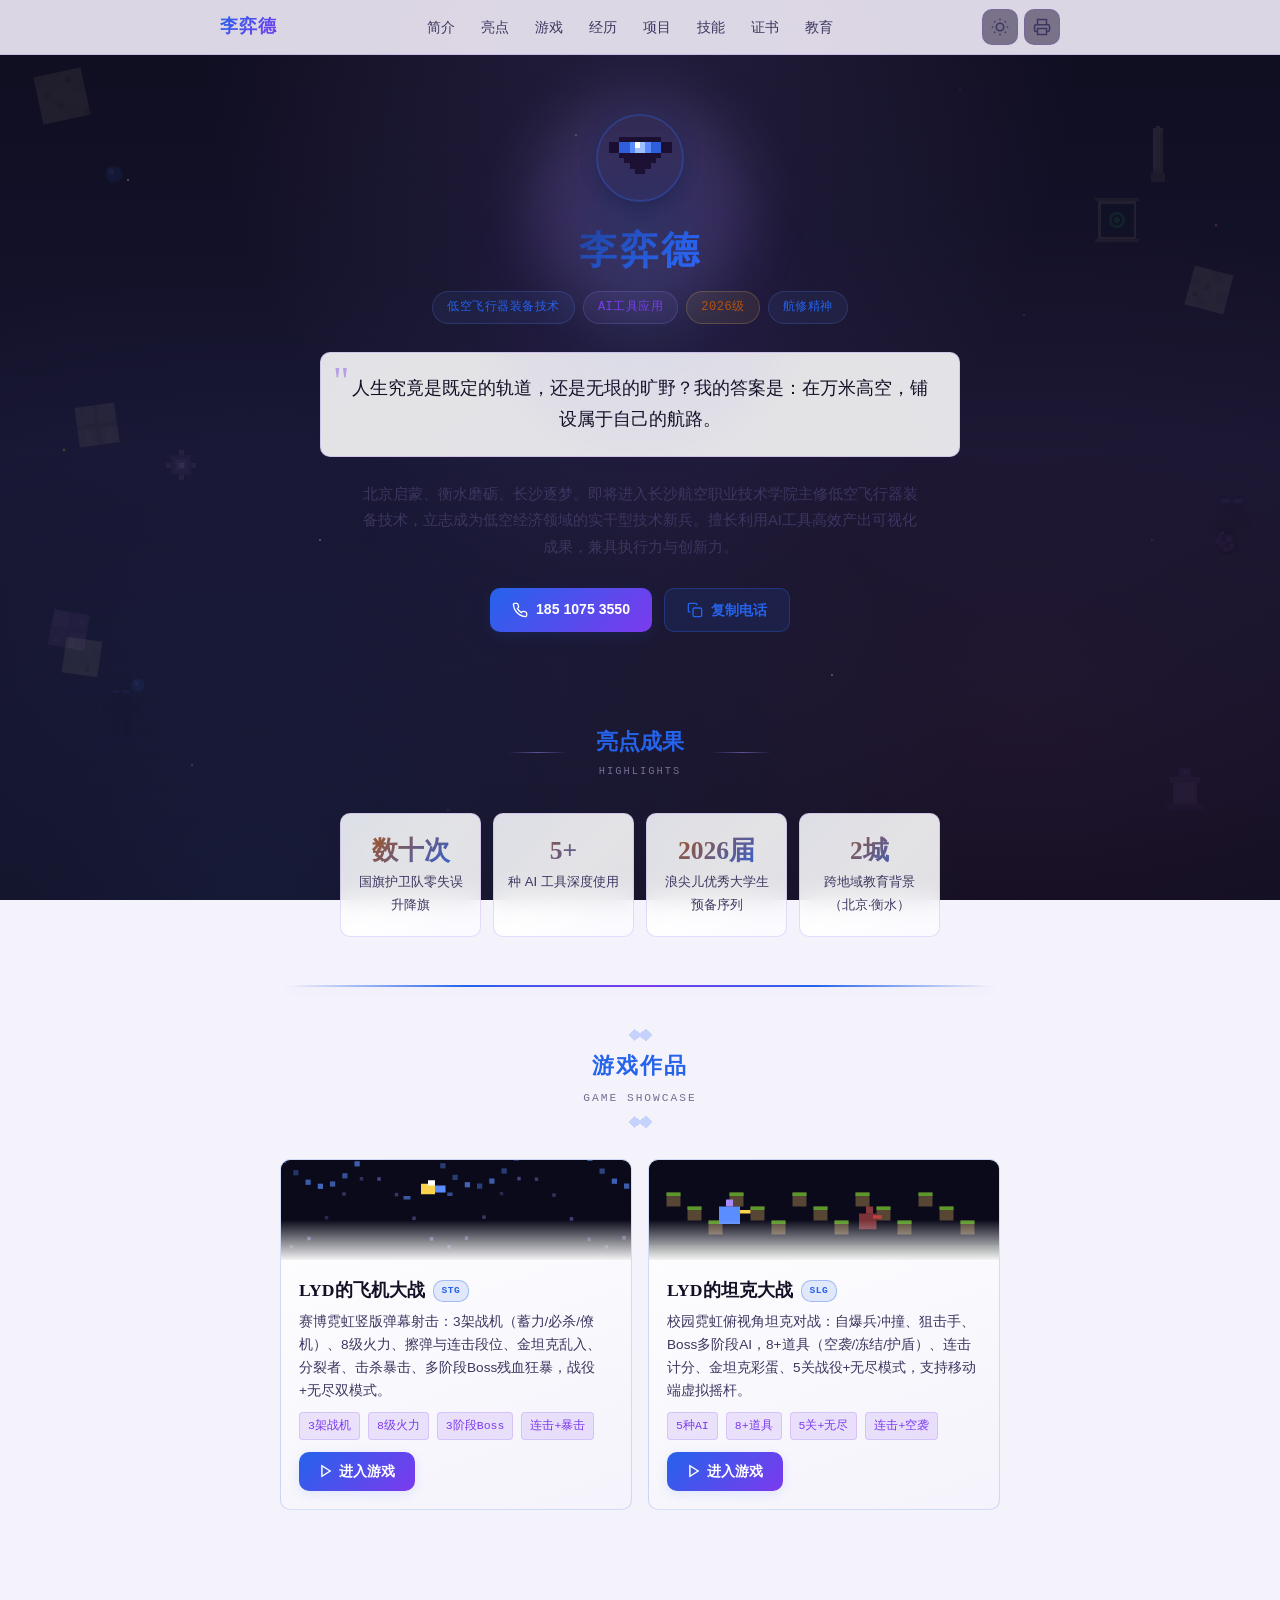
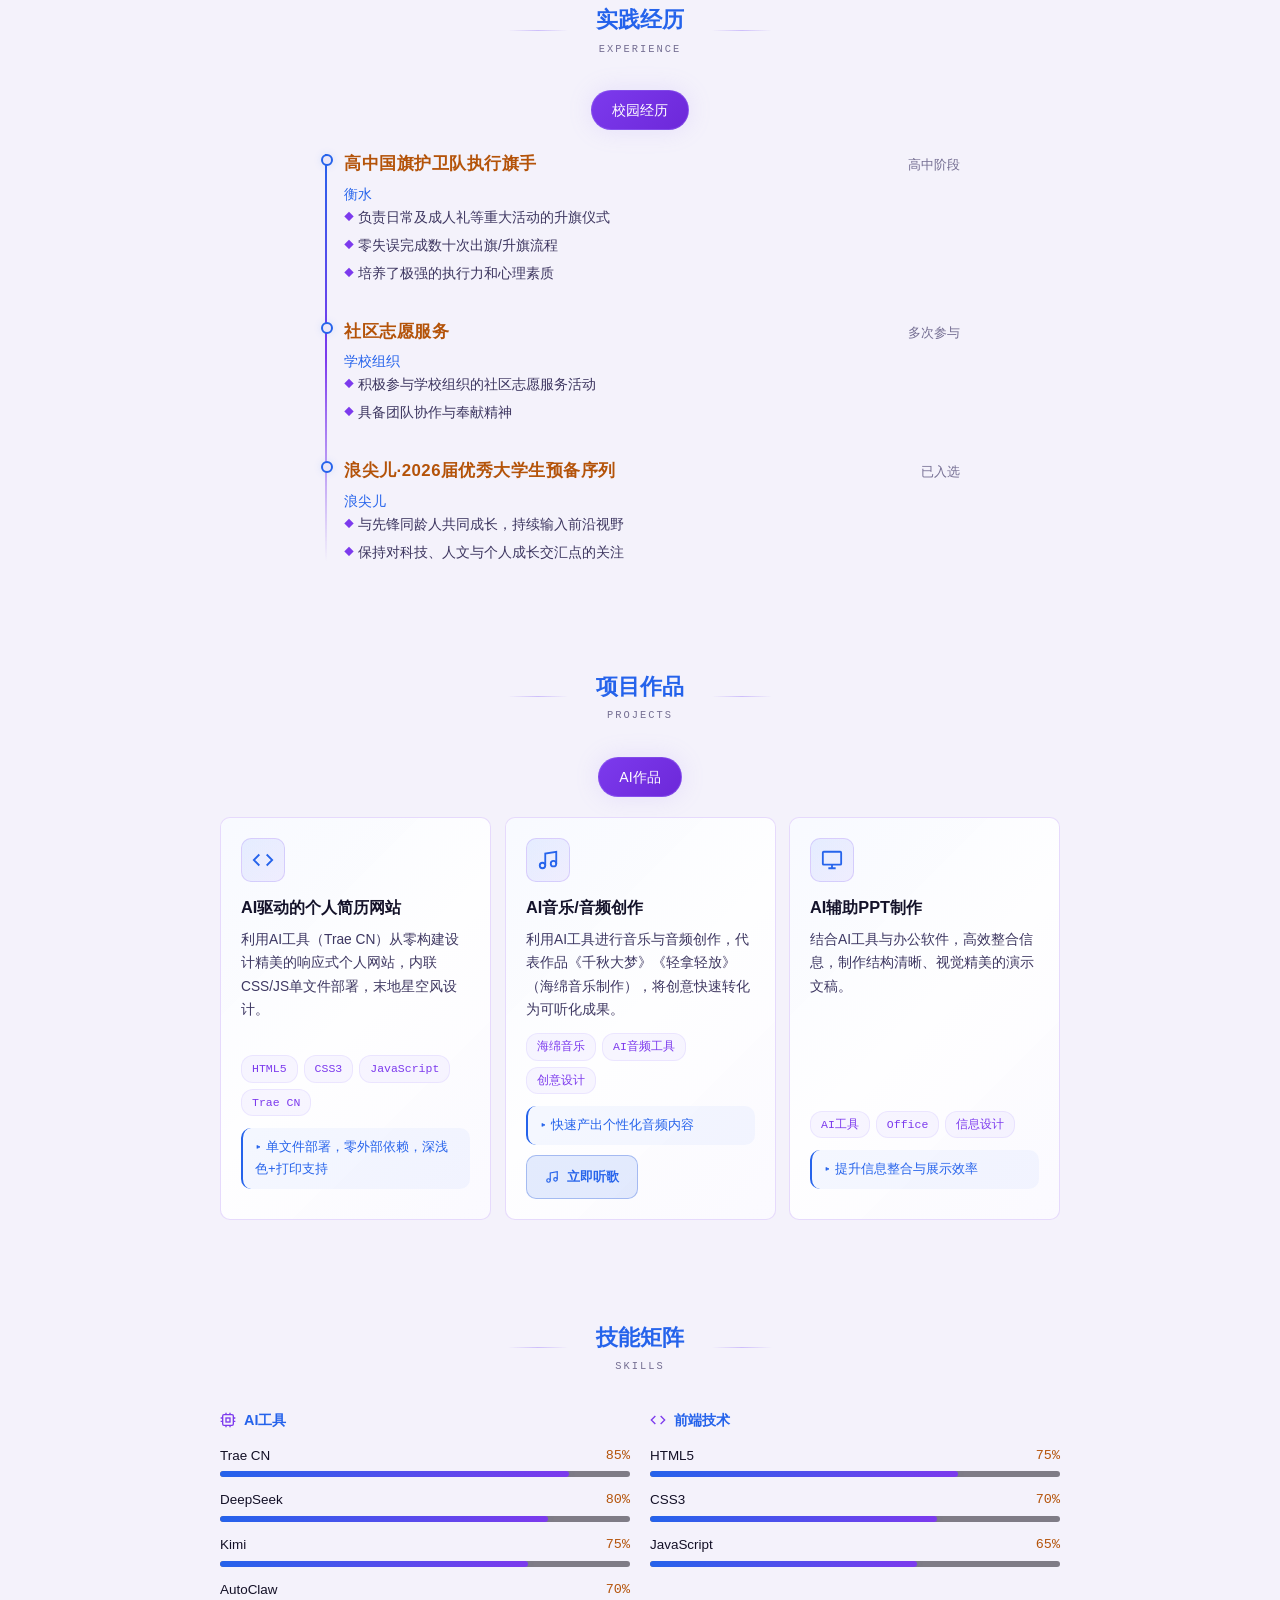
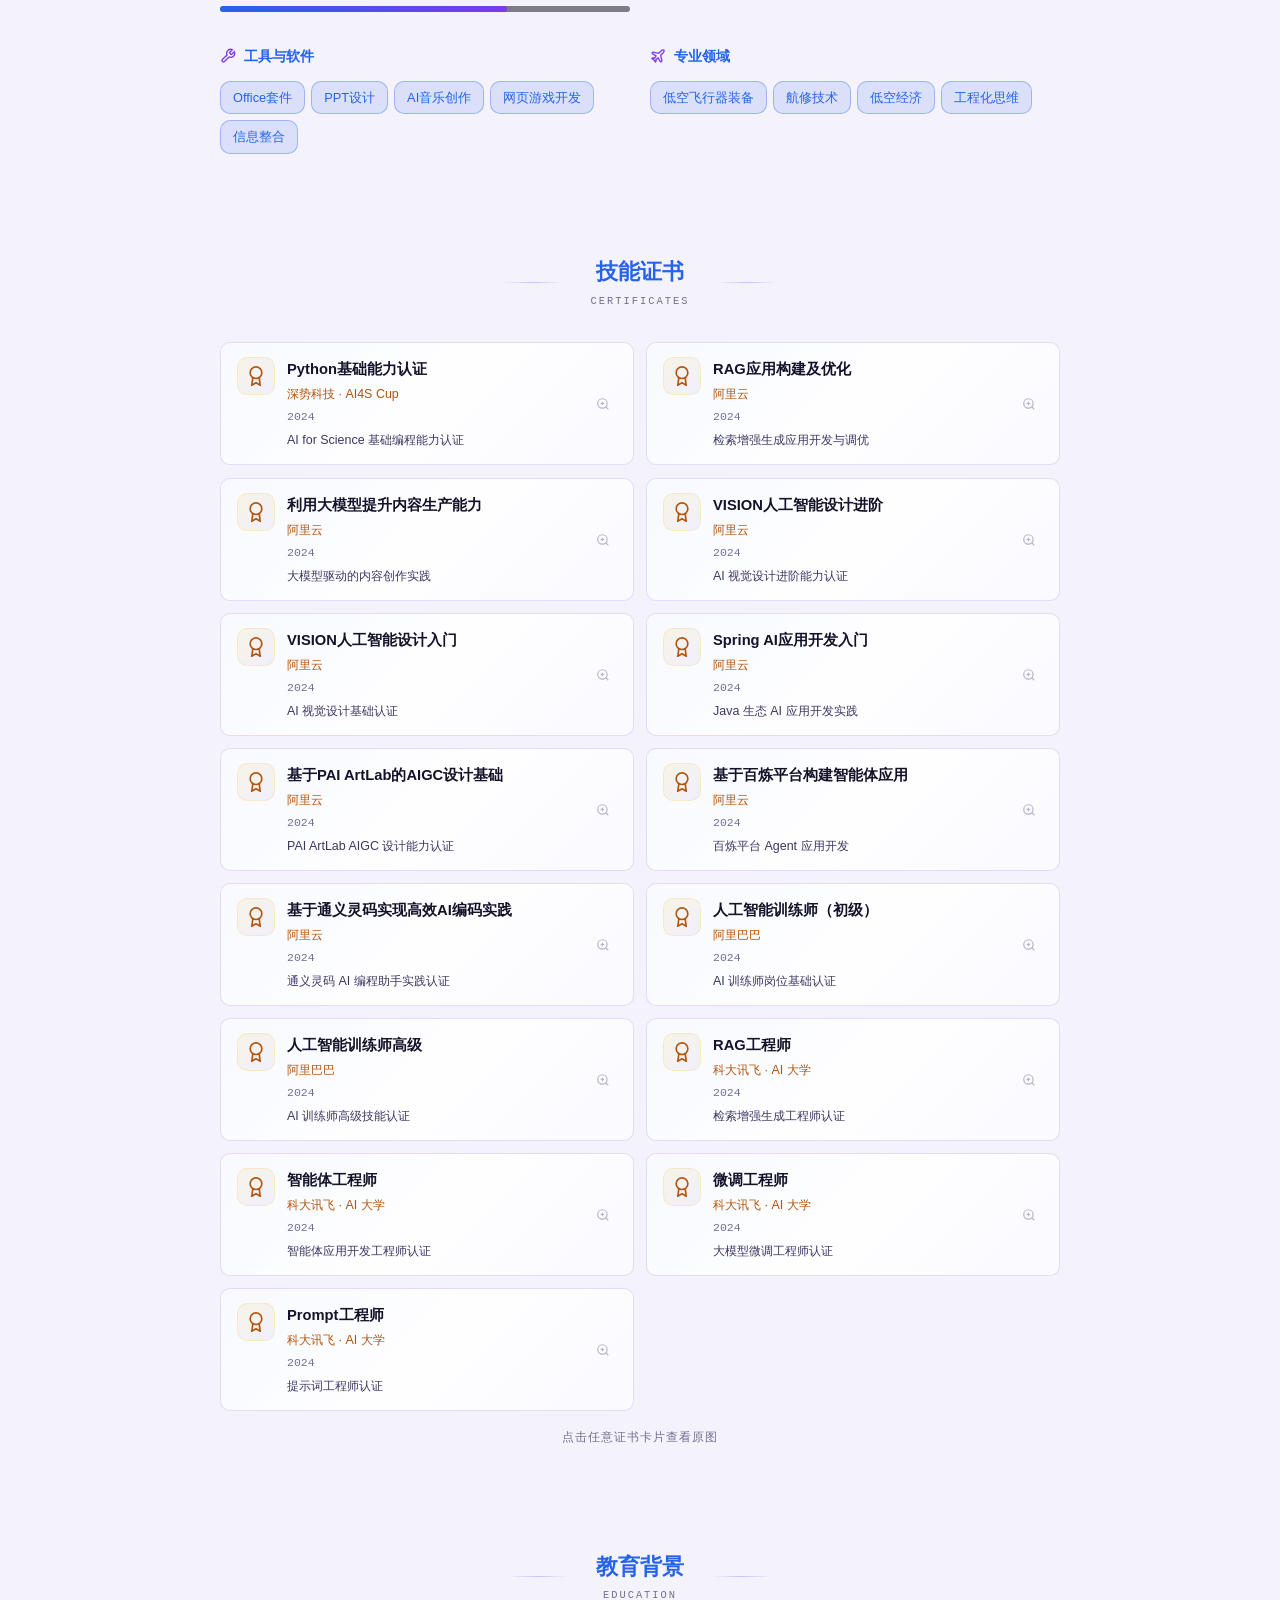
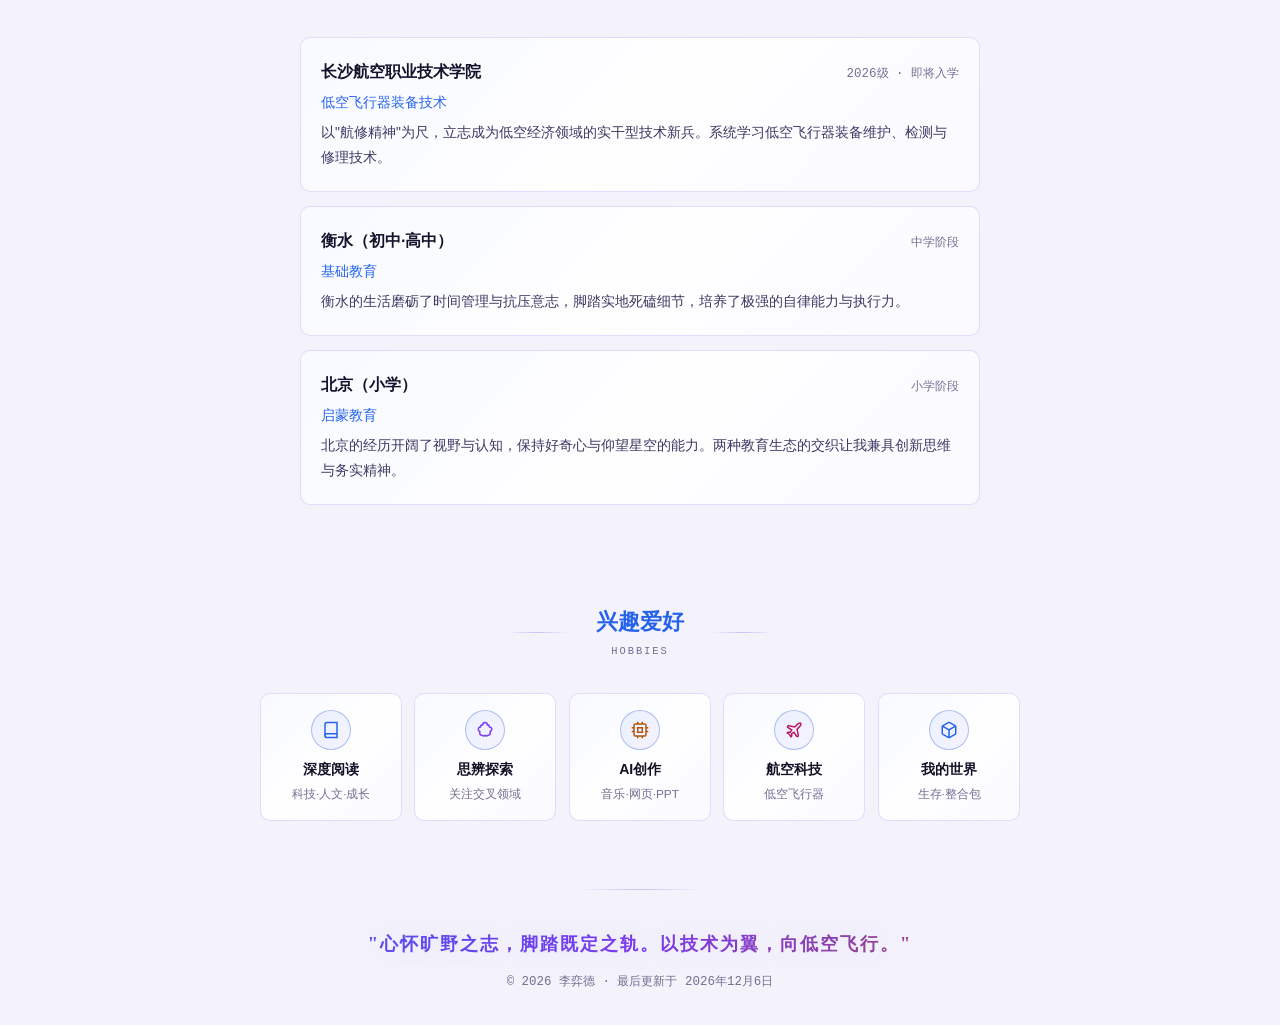
==== commit 157f6a9a: "deploy lyd-site: resume + plane + tank" ====
--- a/index.html
+++ b/index.html
@@ -182,15 +182,23 @@
 [data-theme="light"] .deco-pearl2,
 [data-theme="light"] .deco-end-crystal,
 [data-theme="light"] .deco-dragon-egg { opacity: 0.1; }
-/* 移动端：保留少量浮动装饰，隐藏静态大块 */
+/* 移动端：装饰移到更靠中间的位置，保留 6 个浮动小装饰 */
 @media (max-width: 600px) {
-  .deco-endstone-1, .deco-endstone-2, .deco-endstone-3,
-  .deco-endstone-brick, .deco-purpur, .deco-portal-frame,
+  .deco-endstone-1, .deco-endstone-3,
+  .deco-endstone-brick, .deco-portal-frame,
   .deco-enderman, .deco-enderman-2, .deco-shulker { display: none; }
-  .deco-pearl, .deco-pearl2 { width: 18px; height: 18px; }
-  .deco-end-crystal { width: 22px; height: 22px; }
-  .deco-dragon-egg { width: 24px; height: 30px; }
+  .deco-pearl { width: 18px; height: 18px; left: 24%; top: 14%; }
+  .deco-pearl2 { width: 18px; height: 18px; left: 58%; top: 72%; }
+  .deco-end-crystal { width: 22px; height: 22px; left: 42%; top: 30%; }
+  .deco-dragon-egg { width: 24px; height: 30px; right: 26%; bottom: 20%; }
+  .deco-purpur { display: block; width: 26px; height: 26px; left: 30%; top: 84%; }
+  .deco-endstone-2 { display: block; width: 28px; height: 28px; left: 66%; top: 10%; }
   .deco-end-rod { display: none; }
+}
+/* 手机端装饰轻微右移避免与文字重叠 */
+@media (max-width: 600px) {
+  .deco-pearl { left: 26%; }
+  .deco-endstone-2 { left: 68%; }
 }
 /* 极小屏：全部隐藏 */
 @media (max-width: 380px) { .end-deco { display: none !important; } }
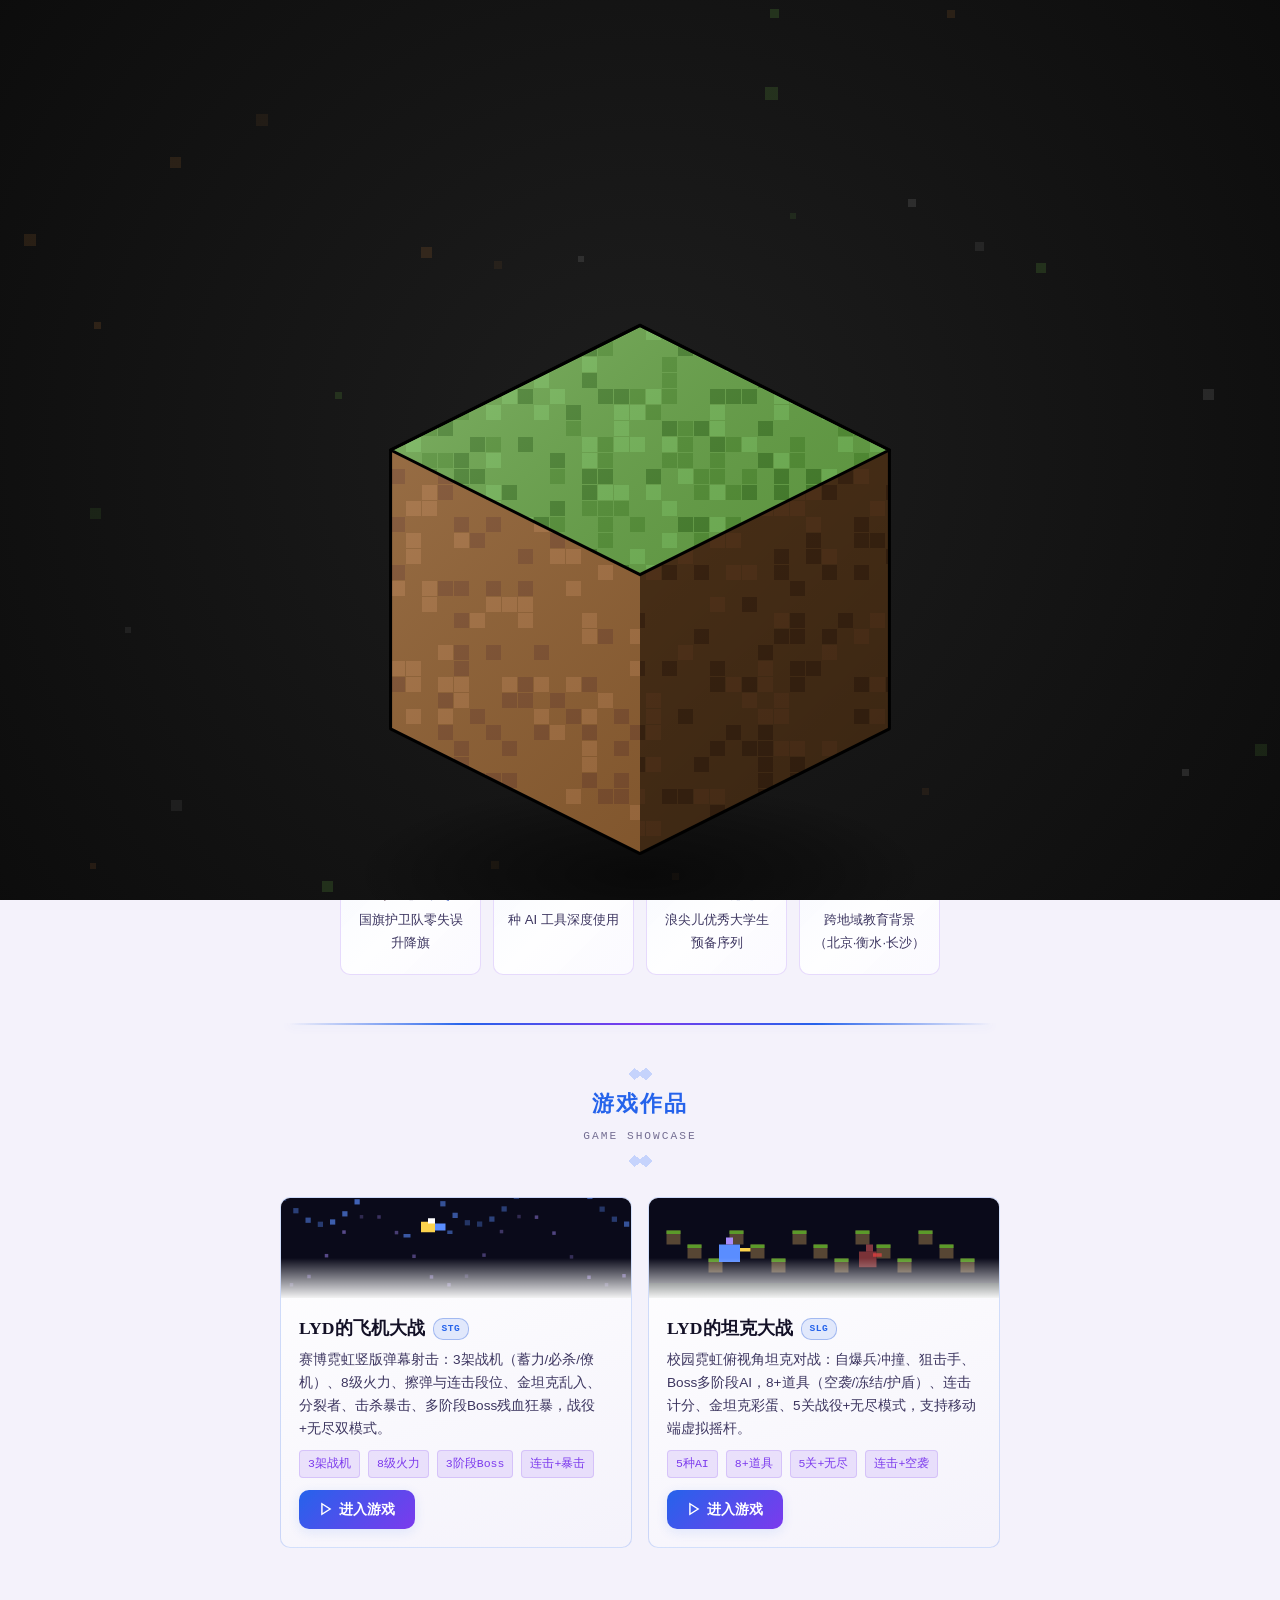
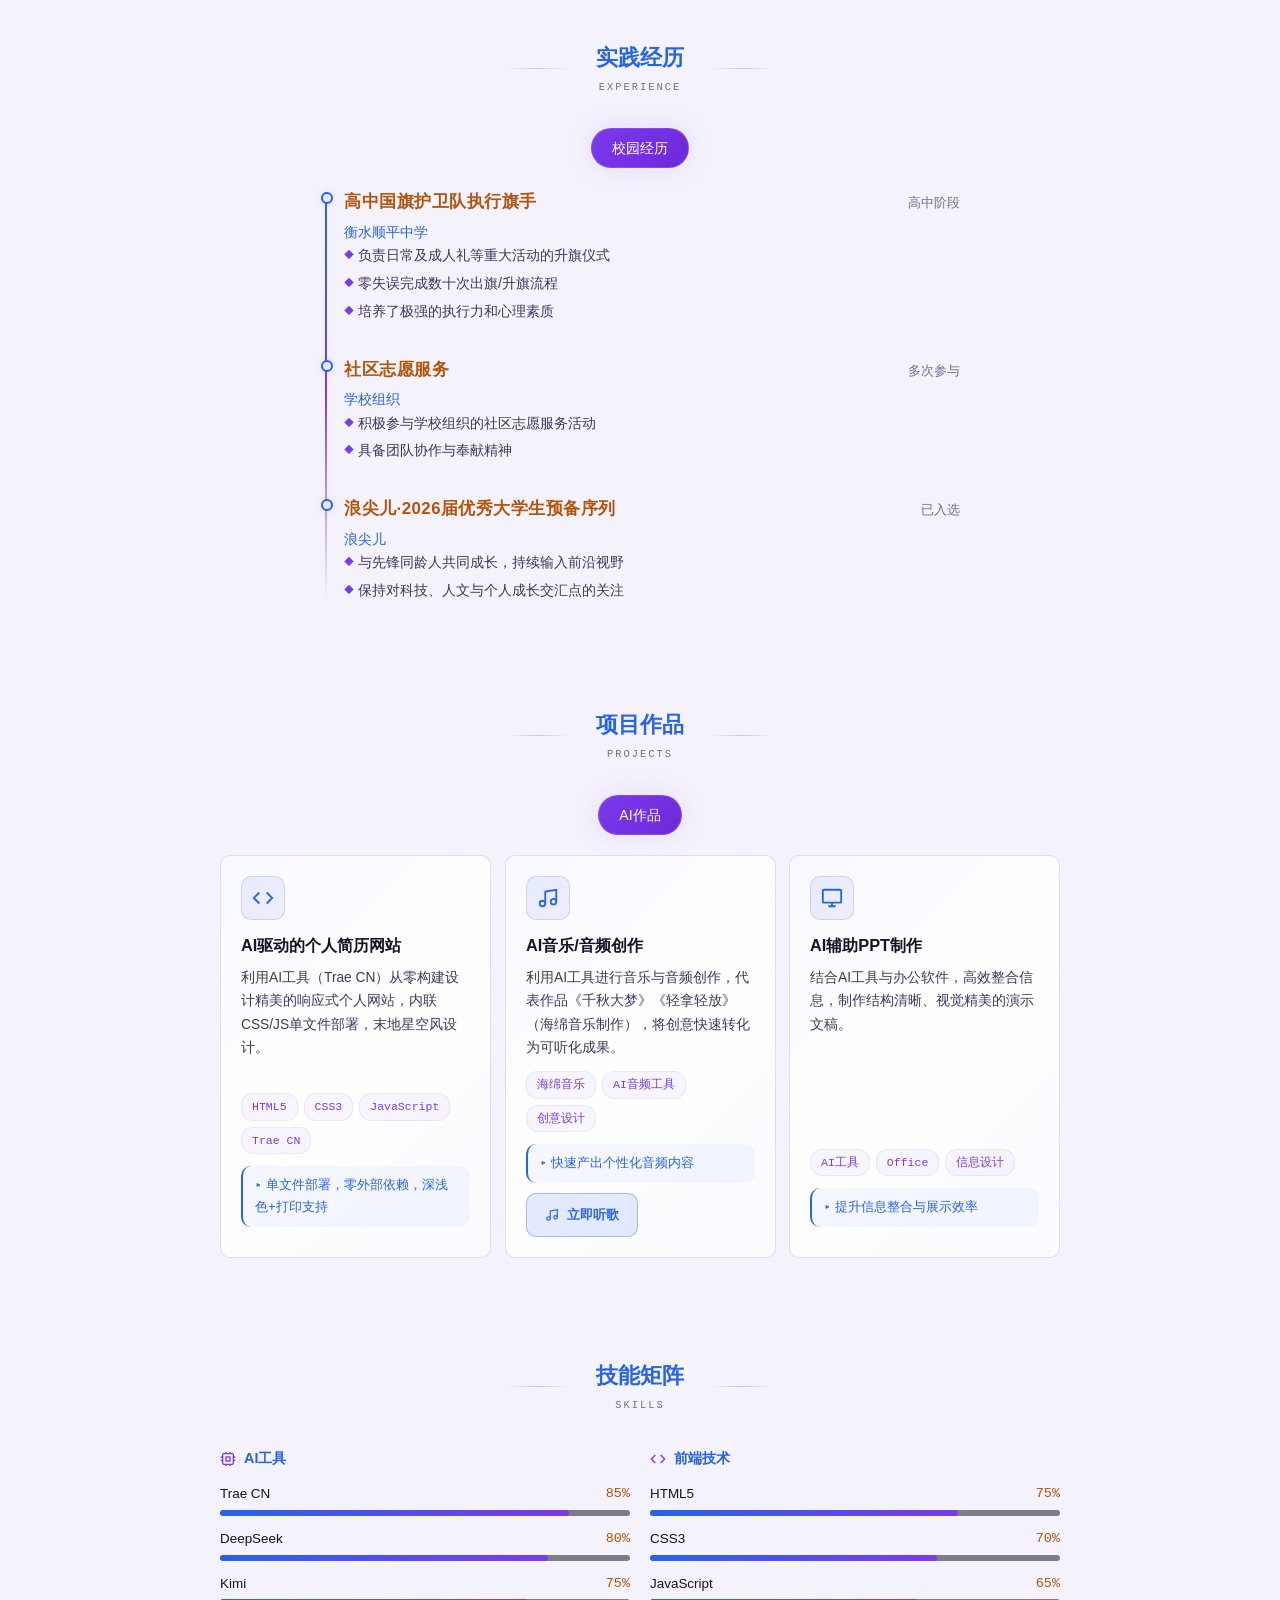
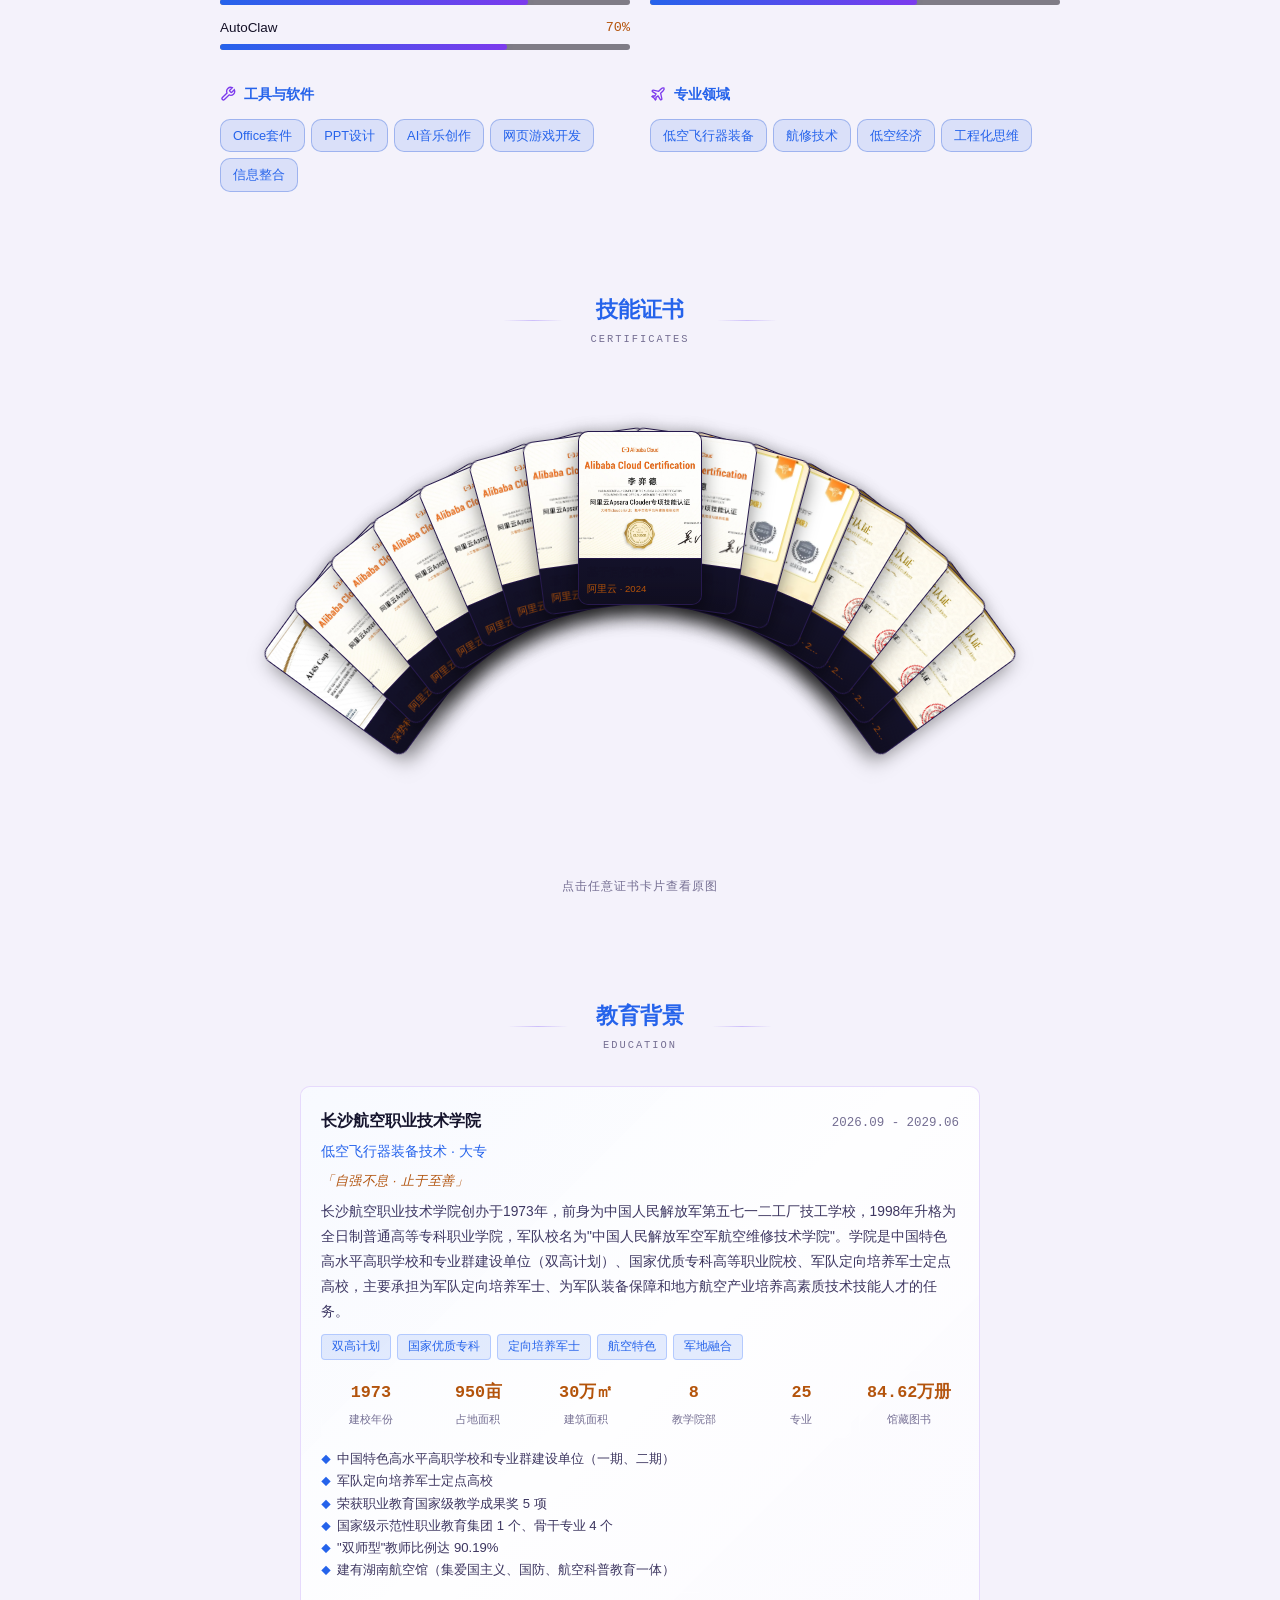
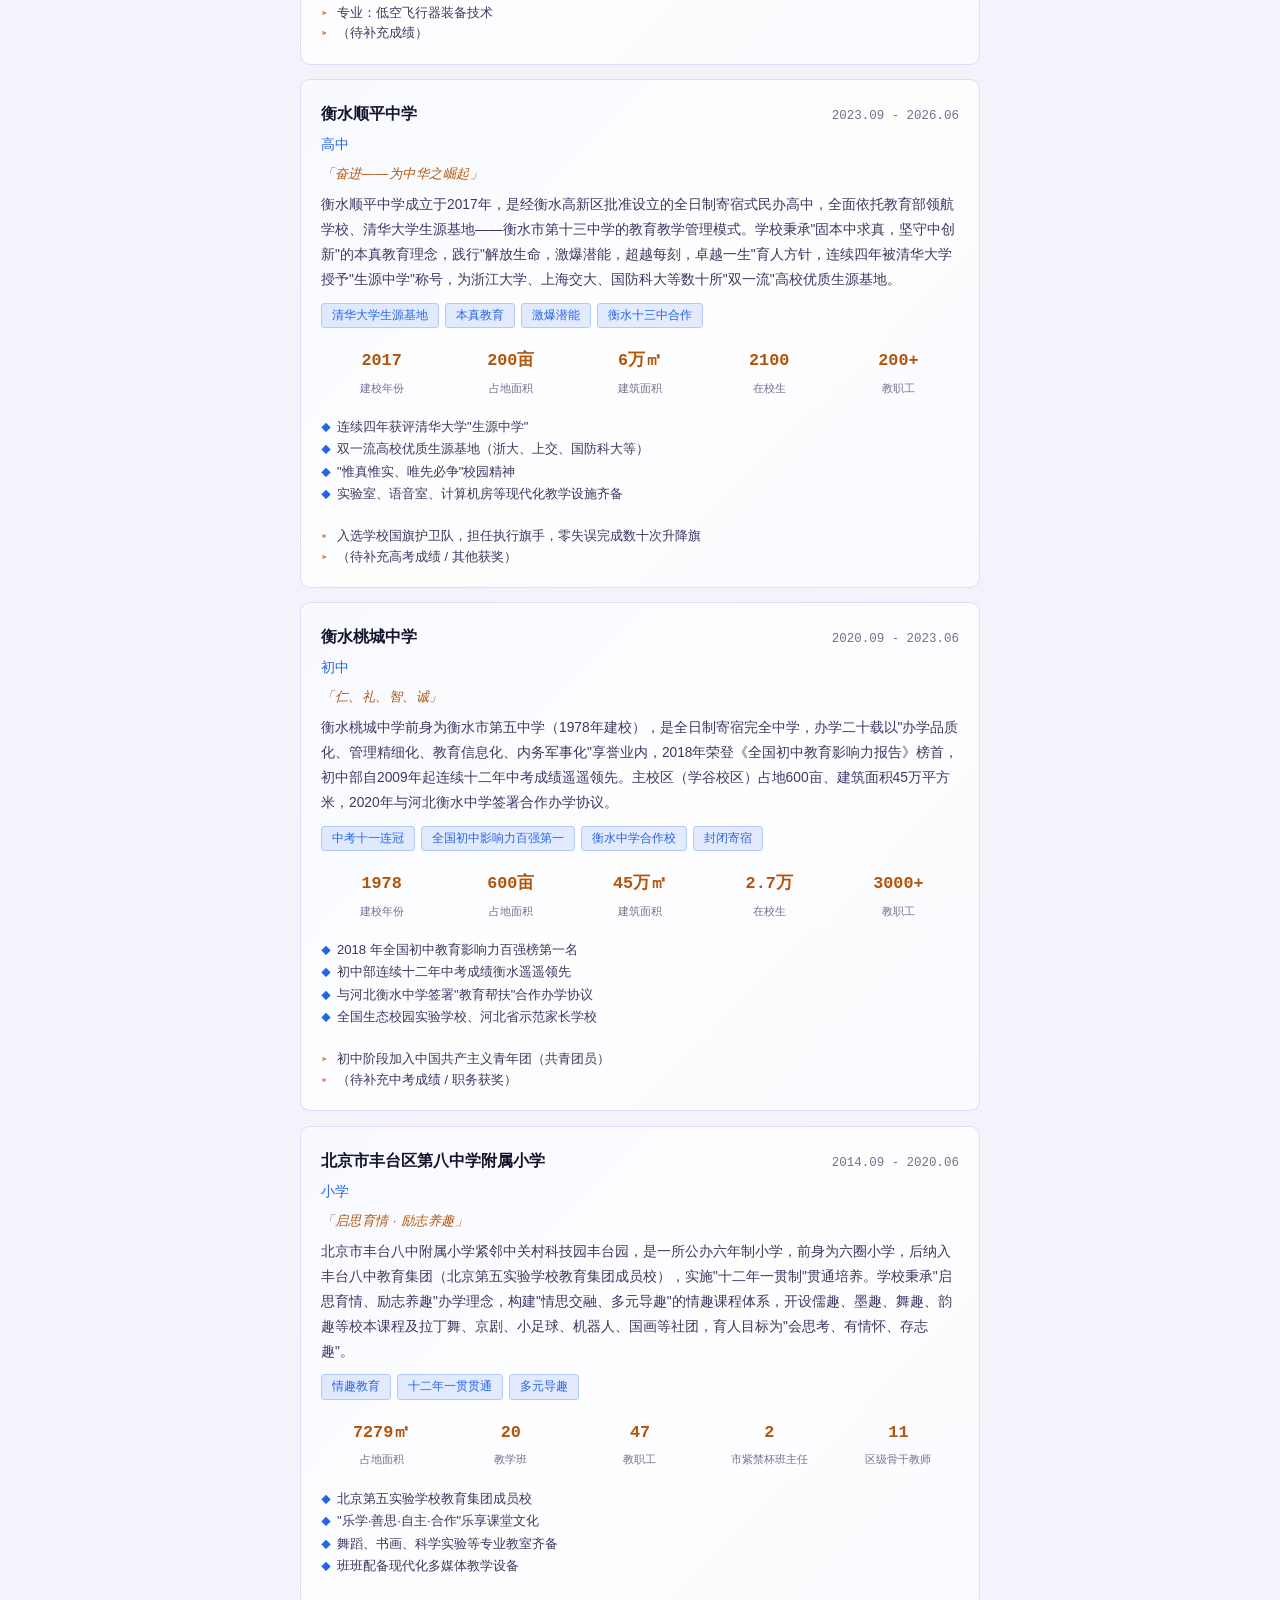
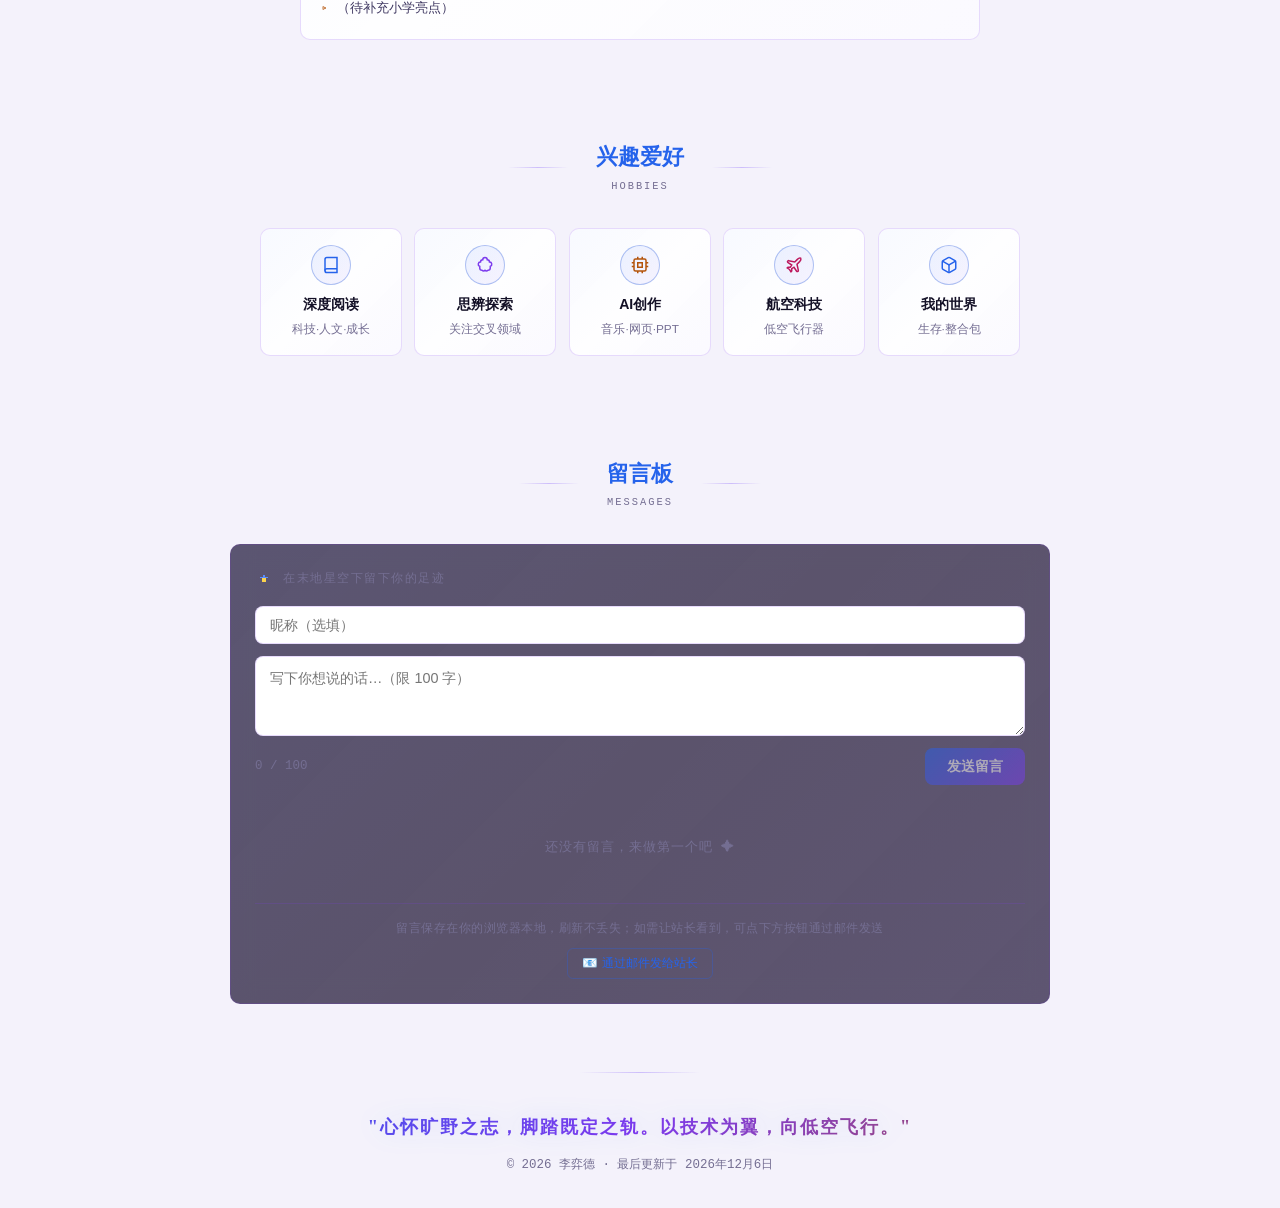
==== commit 2d0b86cb: "feat: MC草方块进入动画/扇形证书墙/教育背景四校/联系方式与留言板优化" ====
--- a/index.html
+++ b/index.html
@@ -6,6 +6,7 @@
 <meta name="description" content="李弈德 - 低空飞行器装备技术 | 末地星空风简历">
 <title>李弈德 | 以技术为翼，向低空飞行</title>
 <link rel="icon" href="data:image/svg+xml,%3Csvg xmlns='http://www.w3.org/2000/svg' viewBox='0 0 16 16'%3E%3Crect width='16' height='16' rx='3' fill='%230f0d1f'/%3E%3Cpath d='M8 2l1.2 3.2L12.5 6l-3.3.8L8 10l-1.2-3.2L3.5 6l3.3-.8z' fill='%235a8dff'/%3E%3Ccircle cx='8' cy='8' r='2' fill='%23fcd34d'/%3E%3C/svg%3E">
+
 <meta property="og:title" content="李弈德 | 以技术为翼，向低空飞行">
 <meta property="og:description" content="低空飞行器装备技术 · AI工具应用 · 15项AI技能认证 · 网页游戏开发作品">
 <meta property="og:type" content="profile">
@@ -520,6 +521,17 @@
 }
 .btn-outline:hover { border-color: var(--ender); background: var(--ender-glow); color: var(--text); }
 .btn svg { width: 16px; height: 16px; }
+.hero-location {
+  display: flex;
+  align-items: center;
+  justify-content: center;
+  gap: 6px;
+  margin-top: 14px;
+  font-size: 0.82rem;
+  color: var(--text-3);
+  font-family: var(--font-mono);
+}
+.hero-location svg { width: 14px; height: 14px; color: var(--gold); }
 
 /* ========== 亮点成果 — 对称四方格 ========== */
 .highlights {
@@ -878,80 +890,117 @@
 }
 .skill-tag:hover { border-color: var(--ender); color: var(--text); background: var(--ender-glow); }
 
-/* ========== 证书 — 成就画廊 ========== */
-.cert-grid {
-  display: grid;
-  grid-template-columns: repeat(auto-fill, minmax(280px, 1fr));
-  gap: 12px;
-}
-.cert-card {
-  padding: 14px 16px;
+/* ========== 证书 — 扇形手牌 ========== */
+.cert-fan {
+  --r: 250px;
+  position: relative;
+  height: 480px;
+  max-width: 880px;
+  margin: 6px auto 0;
+}
+.cert-fan-card {
+  position: absolute;
+  left: 50%;
+  bottom: 6px;
+  width: 124px;
+  height: 174px;
+  margin-left: -62px;
+  transform-origin: 50% 100%;
+  transform: rotate(var(--rot, 0deg)) translateY(calc(-1 * var(--r)));
+  z-index: var(--zi, 1);
+  border-radius: var(--radius);
+  border: 1px solid var(--border);
+  background: #14122a;
+  overflow: hidden;
+  cursor: zoom-in;
   display: flex;
-  gap: 12px;
-  align-items: flex-start;
-  cursor: zoom-in;
-  position: relative;
-  transition: all var(--transition);
-}
-.cert-card:hover {
-  box-shadow: var(--shadow-purple);
-  transform: translateY(-2px);
-  border-color: var(--border-bright);
-}
-.cert-card:hover .cert-name { color: var(--gold); }
-/* 左侧证书图标 */
-.cert-icon {
-  width: 38px; height: 38px;
-  flex-shrink: 0;
-  border-radius: var(--radius);
-  background: linear-gradient(135deg, rgba(252,211,77,0.15), rgba(167,139,250,0.1));
-  border: 1px solid rgba(252,211,77,0.25);
-  display: flex;
-  align-items: center;
-  justify-content: center;
-  transition: all var(--transition);
-}
-.cert-card:hover .cert-icon {
-  background: linear-gradient(135deg, rgba(252,211,77,0.25), rgba(167,139,250,0.15));
-  box-shadow: 0 0 12px rgba(252,211,77,0.2);
-}
-.cert-icon svg { width: 20px; height: 20px; color: var(--gold); }
-/* 文字信息 */
-.cert-info { flex: 1; min-width: 0; }
-.cert-name {
+  flex-direction: column;
+  box-shadow: 0 8px 20px rgba(0,0,0,0.5);
+  transition: transform 380ms cubic-bezier(0.2,0.8,0.25,1), box-shadow 380ms ease, border-color 380ms ease;
+  will-change: transform;
+}
+.cert-fan-card:hover,
+.cert-fan-card:focus-visible {
+  transform: rotate(0deg) translateY(-306px) scale(1.14);
+  z-index: 99;
+  border-color: var(--gold);
+  box-shadow: 0 0 0 1px rgba(252,211,77,0.5), 0 14px 34px rgba(0,0,0,0.6), 0 0 26px rgba(252,211,77,0.25);
+  outline: none;
+}
+.cert-fan-img {
+  flex: 1;
+  width: 100%;
+  min-height: 0;
+  object-fit: cover;
+  background: #0d0b1a;
+}
+.cert-fan-meta {
+  padding: 6px 8px 7px;
+  background: linear-gradient(180deg, rgba(20,18,42,0.92), #100e20);
+  border-top: 1px solid var(--border);
+}
+.cert-fan-name {
+  font-size: 0.68rem;
   font-weight: 600;
-  font-size: 0.92rem;
-  margin-bottom: 2px;
   color: var(--text);
-  transition: color var(--transition);
-}
-.cert-issuer { font-size: 0.78rem; color: var(--gold); }
-.cert-date { font-size: 0.72rem; color: var(--text-3); font-family: var(--font-mono); margin-top: 2px; }
-.cert-desc { font-size: 0.78rem; color: var(--text-2); margin-top: 4px; line-height: 1.55; }
-/* 右侧放大提示 */
-.cert-zoom-hint {
-  flex-shrink: 0;
-  width: 28px; height: 28px;
-  border-radius: 50%;
-  display: flex; align-items: center; justify-content: center;
-  color: var(--text-3);
-  opacity: 0.5;
-  transition: all var(--transition);
-  align-self: center;
-}
-.cert-card:hover .cert-zoom-hint {
-  opacity: 1;
-  color: var(--ender);
-  background: var(--ender-glow);
-}
-.cert-zoom-hint svg { width: 14px; height: 14px; }
+  line-height: 1.3;
+  white-space: nowrap;
+  overflow: hidden;
+  text-overflow: ellipsis;
+}
+.cert-fan-issuer {
+  font-size: 0.6rem;
+  color: var(--gold);
+  margin-top: 2px;
+  white-space: nowrap;
+  overflow: hidden;
+  text-overflow: ellipsis;
+}
+/* 小屏：扇形改为横向滑动卡片 */
+@media (max-width: 720px) {
+  .cert-fan {
+    height: auto;
+    display: flex;
+    gap: 10px;
+    overflow-x: auto;
+    padding: 6px 4px 14px;
+    scroll-snap-type: x mandatory;
+    -webkit-overflow-scrolling: touch;
+  }
+  .cert-fan-card {
+    position: static;
+    margin-left: 0;
+    transform: none;
+    flex: 0 0 118px;
+    scroll-snap-align: center;
+  }
+  .cert-fan-card:hover,
+  .cert-fan-card:focus-visible {
+    transform: translateY(-8px) scale(1.06);
+  }
+}
+/* 打印：扇形展开为三列网格 */
+@media print {
+  .cert-fan {
+    height: auto;
+    display: grid;
+    grid-template-columns: repeat(3, 1fr);
+    gap: 10px;
+  }
+  .cert-fan-card {
+    position: static;
+    margin: 0;
+    transform: none;
+    break-inside: avoid;
+    box-shadow: none;
+  }
+}
 /* 证书占位提示 */
 .cert-placeholder {
   padding: 24px;
   text-align: center;
   border: 1px dashed var(--border-bright);
   background: rgba(90,141,255,0.03);
-  grid-column: 1 / -1;
 }
 .cert-placeholder-text {
   font-size: 0.88rem;
@@ -1024,7 +1073,20 @@
 .edu-school { font-weight: 600; font-size: 1rem; }
 .edu-period { font-size: 0.78rem; color: var(--text-3); font-family: var(--font-mono); }
 .edu-major { color: var(--ender); font-size: 0.88rem; margin-bottom: 6px; }
+.edu-motto { font-size: 0.82rem; color: var(--gold); margin-bottom: 8px; font-style: italic; letter-spacing: 0.5px; }
 .edu-desc { font-size: 0.86rem; color: var(--text-2); line-height: 1.8; }
+.edu-tags { display: flex; flex-wrap: wrap; gap: 6px; margin: 10px 0 4px; }
+.edu-tag { padding: 2px 10px; font-size: 0.72rem; background: var(--ender-glow); border: 1px solid rgba(90, 141, 255, 0.35); color: var(--ender); border-radius: 4px; white-space: nowrap; }
+.edu-stats { display: grid; grid-template-columns: repeat(auto-fit, minmax(72px, 1fr)); gap: 8px; margin: 10px 0; }
+.edu-stat { text-align: center; padding: 8px 4px; background: rgba(255, 255, 255, 0.03); border-radius: 6px; border: 1px solid rgba(255, 255, 255, 0.05); }
+.edu-stat-num { font-size: 1.05rem; font-weight: 700; color: var(--gold); font-family: var(--font-mono); }
+.edu-stat-label { font-size: 0.68rem; color: var(--text-3); margin-top: 3px; }
+.edu-highlights { margin: 8px 0; }
+.edu-highlight { font-size: 0.82rem; color: var(--text-2); line-height: 1.7; padding-left: 16px; position: relative; }
+.edu-highlight::before { content: '◆'; position: absolute; left: 0; color: var(--ender); font-size: 0.6rem; top: 4px; }
+.edu-achievements { margin-top: 10px; padding-top: 10px; border-top: 1px solid rgba(255, 255, 255, 0.06); }
+.edu-ach { font-size: 0.8rem; color: var(--text-2); padding-left: 16px; position: relative; line-height: 1.6; }
+.edu-ach::before { content: '▹'; position: absolute; left: 0; color: var(--gold); }
 
 /* ========== 兴趣爱好 — 五角对称 ========== */
 .hobby-grid {
@@ -1137,11 +1199,11 @@
 /* ========== 旧设备兼容降级 ========== */
 /* 不支持 CSS Grid 的浏览器使用 flex 布局 */
 @supports not (display: grid) {
-  .highlights, .project-grid, .skill-grid, .cert-grid, .edu-grid, .hobby-grid {
+  .highlights, .project-grid, .skill-grid, .edu-grid, .hobby-grid {
     display: flex;
     flex-wrap: wrap;
   }
-  .highlights > *, .project-grid > *, .skill-grid > *, .cert-grid > *, .edu-grid > *, .hobby-grid > * {
+  .highlights > *, .project-grid > *, .skill-grid > *, .edu-grid > *, .hobby-grid > * {
     flex: 1 1 200px;
     margin: 6px;
   }
@@ -1158,19 +1220,176 @@
   .tabs > * + * { margin-left: 4px; }
 }
 
+/* ========== 留言板 ========== */
+.messages-card {
+  max-width: 820px;
+  margin: 0 auto;
+  background: #1a1030;
+  background: rgba(26,16,48,0.85);
+  border: 1px solid var(--border);
+  border-radius: var(--radius);
+  padding: 24px;
+  position: relative;
+  overflow: hidden;
+}
+@supports ((backdrop-filter: blur(12px)) or (-webkit-backdrop-filter: blur(12px))) {
+  .messages-card {
+    background: rgba(26,16,48,0.7);
+    backdrop-filter: blur(12px);
+    -webkit-backdrop-filter: blur(12px);
+  }
+}
+.messages-card::before {
+  content: '';
+  position: absolute;
+  top: 0; left: 0; right: 0; bottom: 0;
+  background: linear-gradient(135deg, rgba(90,141,255,0.04), rgba(90,141,255,0) 50%, rgba(167,139,250,0.04));
+  pointer-events: none;
+  border-radius: var(--radius);
+}
+.messages-head {
+  display: flex;
+  align-items: center;
+  gap: 10px;
+  margin-bottom: 16px;
+  position: relative;
+}
+.messages-head svg { width: 18px; height: 18px; flex: none; image-rendering: pixelated; }
+.messages-sub {
+  font-family: var(--font-mono);
+  font-size: 0.78rem;
+  color: var(--text-3);
+  letter-spacing: 1.5px;
+}
+/* 留言表单 */
+.msg-form { position: relative; display: flex; flex-direction: column; gap: 12px; }
+.msg-row { display: flex; gap: 10px; flex-wrap: wrap; }
+.msg-input, .msg-textarea {
+  background: var(--void-2);
+  color: var(--text);
+  border: 1px solid var(--border);
+  border-radius: 8px;
+  padding: 10px 14px;
+  font-family: inherit;
+  font-size: 0.9rem;
+  outline: none;
+  transition: border-color var(--transition), box-shadow var(--transition);
+}
+.msg-input { flex: 1; min-width: 120px; }
+.msg-input:focus, .msg-textarea:focus {
+  border-color: var(--border-bright);
+  box-shadow: 0 0 0 3px var(--ender-glow);
+}
+.msg-textarea { resize: vertical; min-height: 80px; line-height: 1.6; }
+.msg-footer {
+  display: flex;
+  justify-content: space-between;
+  align-items: center;
+  flex-wrap: wrap;
+  gap: 10px;
+}
+.msg-count {
+  font-family: var(--font-mono);
+  font-size: 0.78rem;
+  color: var(--text-3);
+}
+.msg-count.over { color: var(--magenta); }
+.msg-submit {
+  background: linear-gradient(135deg, var(--ender), var(--purple));
+  color: #fff;
+  border: none;
+  border-radius: 8px;
+  padding: 9px 22px;
+  font-size: 0.88rem;
+  font-weight: 600;
+  cursor: pointer;
+  transition: all var(--transition);
+  box-shadow: 0 4px 12px rgba(90,141,255,0.3);
+}
+.msg-submit:hover { transform: translateY(-2px); box-shadow: 0 6px 18px rgba(90,141,255,0.45); }
+.msg-submit:disabled { opacity: 0.5; cursor: not-allowed; transform: none; box-shadow: none; }
+/* 留言列表 */
+.msg-list { margin-top: 24px; display: flex; flex-direction: column; gap: 12px; position: relative; }
+.msg-item {
+  background: var(--void-2);
+  border: 1px solid var(--border);
+  border-radius: 8px;
+  padding: 14px 16px;
+  position: relative;
+  transition: border-color var(--transition);
+}
+.msg-item:hover { border-color: var(--border-bright); }
+.msg-item-meta {
+  display: flex;
+  justify-content: space-between;
+  align-items: center;
+  margin-bottom: 6px;
+  font-size: 0.8rem;
+}
+.msg-item-name { color: var(--ender); font-weight: 600; }
+.msg-item-time { color: var(--text-3); font-family: var(--font-mono); font-size: 0.72rem; }
+.msg-item-content { color: var(--text-2); font-size: 0.9rem; line-height: 1.6; word-break: break-word; }
+.msg-item-del {
+  background: none;
+  border: none;
+  color: var(--text-3);
+  cursor: pointer;
+  font-size: 0.75rem;
+  padding: 0 0 0 8px;
+  transition: color var(--transition);
+}
+.msg-item-del:hover { color: var(--magenta); }
+.msg-empty {
+  text-align: center;
+  color: var(--text-3);
+  font-family: var(--font-mono);
+  font-size: 0.82rem;
+  padding: 28px 0;
+  letter-spacing: 1px;
+}
+.msg-tip {
+  margin-top: 16px;
+  padding-top: 16px;
+  border-top: 1px solid var(--border);
+  text-align: center;
+  position: relative;
+}
+.msg-tip-text {
+  font-size: 0.75rem;
+  color: var(--text-3);
+  font-family: var(--font-mono);
+  letter-spacing: 0.5px;
+  line-height: 1.6;
+}
+.msg-tip-mail {
+  display: inline-block;
+  margin-top: 8px;
+  color: var(--ender);
+  text-decoration: none;
+  font-size: 0.78rem;
+  border: 1px solid var(--border-bright);
+  border-radius: 6px;
+  padding: 4px 14px;
+  transition: all var(--transition);
+}
+.msg-tip-mail:hover { background: var(--ender-glow); }
+[data-theme="light"] .msg-input, [data-theme="light"] .msg-textarea { background: rgba(255,255,255,0.7); }
+@media (max-width: 600px) {
+  .messages-card { padding: 16px 14px; }
+}
+
 /* ========== 打印 ========== */
 @media print {
   body { background: #fff; color: #1a0d2e; font-size: 12px; }
   body::before, body::after { display: none; }
-  .navbar, .back-top, .nav-actions, .hero-contact, .toast { display: none !important; }
+  .navbar, .back-top, .nav-actions, .hero-contact, .toast, #messages { display: none !important; }
   section { padding: 12px 0; page-break-inside: avoid; }
   .tab-panel { display: block !important; }
   .tab-btn { display: none; }
   .floating-card { border: 1px solid #ccc; box-shadow: none; }
   .hero-name, .highlight-num, .footer-motto { -webkit-text-fill-color: #1a0d2e; filter: none; }
   .cert-lightbox { display: none !important; }
-  .cert-card { cursor: default; page-break-inside: avoid; }
-  .cert-zoom-hint { display: none !important; }
+  .cert-fan-card { cursor: default; }
   a[href]:after { content: " (" attr(href) ")"; font-size: 0.8em; color: #666; }
 }
 @media (prefers-reduced-motion: reduce) {
@@ -1390,9 +1609,38 @@
 .song-item.active { border-color: rgba(90,141,255,.6); background: rgba(90,141,255,.15); box-shadow: 0 0 14px rgba(90,141,255,.25); }
 .song-item:active { transform: scale(.96); }
 
+/* ========== 进入动画（MC 像素马赛克扫描） ========== */
+#intro-overlay {
+  position: fixed; inset: 0; z-index: 9999;
+  background: #1a1a1a;
+  display: flex; align-items: center; justify-content: center;
+  transition: opacity 0.6s ease;
+}
+#intro-overlay.fade { opacity: 0; pointer-events: none; }
+#intro-overlay.done { display: none; }
+#intro-canvas {
+  display: block; width: 100vw; height: 100vh;
+  image-rendering: pixelated; image-rendering: crisp-edges;
+}
+.intro-hint {
+  position: absolute; bottom: 12%; left: 50%; transform: translateX(-50%);
+  color: #5d9c3c; font-family: var(--font-mono);
+  font-size: 0.9rem; letter-spacing: 2px;
+  opacity: 0; animation: introBlink 1.2s steps(2) infinite;
+  text-shadow: 0 0 8px rgba(93,156,60,0.5);
+}
+@keyframes introBlink { 50% { opacity: 1; } }
+@media (prefers-reduced-motion: reduce) {
+  #intro-overlay { display: none; }
+}
 </style>
 </head>
 <body>
+
+<div id="intro-overlay">
+  <canvas id="intro-canvas"></canvas>
+  <div class="intro-hint">点击任意处进入</div>
+</div>
 
 <nav class="navbar">
   <div class="nav-inner">
@@ -1406,6 +1654,7 @@
       <li><a href="#skills">技能</a></li>
       <li><a href="#certs">证书</a></li>
       <li><a href="#education">教育</a></li>
+      <li><a href="#messages">留言</a></li>
     </ul>
     <div class="nav-actions">
       <button class="icon-btn" id="themeToggle" title="切换深浅色" aria-label="切换深浅色">
@@ -1466,10 +1715,15 @@
   name: '李弈德',
   phone: '18510753550',
   phoneDisplay: '185 1075 3550',
+  wechat: 'L0922yd',
+  qq: '3268485658',
+  email: 'l18518544167yd@qq.com',
+  location: '湖南长沙',
   tags: [
     { text: '低空飞行器装备技术', cls: '' },
     { text: 'AI工具应用', cls: 'purple' },
-    { text: '2026级', cls: 'gold' },
+    { text: '共青团员', cls: 'gold' },
+    { text: '2026级', cls: '' },
     { text: '航修精神', cls: '' },
   ],
   quote: '人生究竟是既定的轨道，还是无垠的旷野？我的答案是：在万米高空，铺设属于自己的航路。',
@@ -1480,7 +1734,7 @@
     { num: '数十次', label: '国旗护卫队零失误升降旗' },
     { num: '5+', label: '种 AI 工具深度使用' },
     { num: '2026届', label: '浪尖儿优秀大学生预备序列' },
-    { num: '2城', label: '跨地域教育背景（北京·衡水）' },
+    { num: '3城', label: '跨地域教育背景（北京·衡水·长沙）' },
   ],
 
   experience: [
@@ -1489,7 +1743,7 @@
       items: [
         {
           title: '高中国旗护卫队执行旗手',
-          org: '衡水',
+          org: '衡水顺平中学',
           date: '高中阶段',
           desc: [
             '负责日常及成人礼等重大活动的升旗仪式',
@@ -1608,21 +1862,105 @@
   education: [
     {
       school: '长沙航空职业技术学院',
-      period: '2026级 · 即将入学',
-      major: '低空飞行器装备技术',
-      desc: '以"航修精神"为尺，立志成为低空经济领域的实干型技术新兵。系统学习低空飞行器装备维护、检测与修理技术。',
+      period: '2026.09 - 2029.06',
+      major: '低空飞行器装备技术 · 大专',
+      motto: '自强不息 · 止于至善',
+      desc: '长沙航空职业技术学院创办于1973年，前身为中国人民解放军第五七一二工厂技工学校，1998年升格为全日制普通高等专科职业学院，军队校名为"中国人民解放军空军航空维修技术学院"。学院是中国特色高水平高职学校和专业群建设单位（双高计划）、国家优质专科高等职业院校、军队定向培养军士定点高校，主要承担为军队定向培养军士、为军队装备保障和地方航空产业培养高素质技术技能人才的任务。',
+      tags: ['双高计划', '国家优质专科', '定向培养军士', '航空特色', '军地融合'],
+      stats: [
+        { num: '1973', label: '建校年份' },
+        { num: '950亩', label: '占地面积' },
+        { num: '30万㎡', label: '建筑面积' },
+        { num: '8', label: '教学院部' },
+        { num: '25', label: '专业' },
+        { num: '84.62万册', label: '馆藏图书' },
+      ],
+      highlights: [
+        '中国特色高水平高职学校和专业群建设单位（一期、二期）',
+        '军队定向培养军士定点高校',
+        '荣获职业教育国家级教学成果奖 5 项',
+        '国家级示范性职业教育集团 1 个、骨干专业 4 个',
+        '"双师型"教师比例达 90.19%',
+        '建有湖南航空馆（集爱国主义、国防、航空科普教育一体）',
+      ],
+      achievements: [
+        '专业：低空飞行器装备技术',
+        '（待补充成绩）',
+      ],
     },
     {
-      school: '衡水（初中·高中）',
-      period: '中学阶段',
-      major: '基础教育',
-      desc: '衡水的生活磨砺了时间管理与抗压意志，脚踏实地死磕细节，培养了极强的自律能力与执行力。',
+      school: '衡水顺平中学',
+      period: '2023.09 - 2026.06',
+      major: '高中',
+      motto: '奋进——为中华之崛起',
+      desc: '衡水顺平中学成立于2017年，是经衡水高新区批准设立的全日制寄宿式民办高中，全面依托教育部领航学校、清华大学生源基地——衡水市第十三中学的教育教学管理模式。学校秉承"固本中求真，坚守中创新"的本真教育理念，践行"解放生命，激爆潜能，超越每刻，卓越一生"育人方针，连续四年被清华大学授予"生源中学"称号，为浙江大学、上海交大、国防科大等数十所"双一流"高校优质生源基地。',
+      tags: ['清华大学生源基地', '本真教育', '激爆潜能', '衡水十三中合作'],
+      stats: [
+        { num: '2017', label: '建校年份' },
+        { num: '200亩', label: '占地面积' },
+        { num: '6万㎡', label: '建筑面积' },
+        { num: '2100', label: '在校生' },
+        { num: '200+', label: '教职工' },
+      ],
+      highlights: [
+        '连续四年获评清华大学"生源中学"',
+        '双一流高校优质生源基地（浙大、上交、国防科大等）',
+        '"惟真惟实、唯先必争"校园精神',
+        '实验室、语音室、计算机房等现代化教学设施齐备',
+      ],
+      achievements: [
+        '入选学校国旗护卫队，担任执行旗手，零失误完成数十次升降旗',
+        '（待补充高考成绩 / 其他获奖）',
+      ],
     },
     {
-      school: '北京（小学）',
-      period: '小学阶段',
-      major: '启蒙教育',
-      desc: '北京的经历开阔了视野与认知，保持好奇心与仰望星空的能力。两种教育生态的交织让我兼具创新思维与务实精神。',
+      school: '衡水桃城中学',
+      period: '2020.09 - 2023.06',
+      major: '初中',
+      motto: '仁、礼、智、诚',
+      desc: '衡水桃城中学前身为衡水市第五中学（1978年建校），是全日制寄宿完全中学，办学二十载以"办学品质化、管理精细化、教育信息化、内务军事化"享誉业内，2018年荣登《全国初中教育影响力报告》榜首，初中部自2009年起连续十二年中考成绩遥遥领先。主校区（学谷校区）占地600亩、建筑面积45万平方米，2020年与河北衡水中学签署合作办学协议。',
+      tags: ['中考十一连冠', '全国初中影响力百强第一', '衡水中学合作校', '封闭寄宿'],
+      stats: [
+        { num: '1978', label: '建校年份' },
+        { num: '600亩', label: '占地面积' },
+        { num: '45万㎡', label: '建筑面积' },
+        { num: '2.7万', label: '在校生' },
+        { num: '3000+', label: '教职工' },
+      ],
+      highlights: [
+        '2018 年全国初中教育影响力百强榜第一名',
+        '初中部连续十二年中考成绩衡水遥遥领先',
+        '与河北衡水中学签署"教育帮扶"合作办学协议',
+        '全国生态校园实验学校、河北省示范家长学校',
+      ],
+      achievements: [
+        '初中阶段加入中国共产主义青年团（共青团员）',
+        '（待补充中考成绩 / 职务获奖）',
+      ],
+    },
+    {
+      school: '北京市丰台区第八中学附属小学',
+      period: '2014.09 - 2020.06',
+      major: '小学',
+      motto: '启思育情 · 励志养趣',
+      desc: '北京市丰台八中附属小学紧邻中关村科技园丰台园，是一所公办六年制小学，前身为六圈小学，后纳入丰台八中教育集团（北京第五实验学校教育集团成员校），实施"十二年一贯制"贯通培养。学校秉承"启思育情、励志养趣"办学理念，构建"情思交融、多元导趣"的情趣课程体系，开设儒趣、墨趣、舞趣、韵趣等校本课程及拉丁舞、京剧、小足球、机器人、国画等社团，育人目标为"会思考、有情怀、存志趣"。',
+      tags: ['情趣教育', '十二年一贯贯通', '多元导趣'],
+      stats: [
+        { num: '7279㎡', label: '占地面积' },
+        { num: '20', label: '教学班' },
+        { num: '47', label: '教职工' },
+        { num: '2', label: '市紫禁杯班主任' },
+        { num: '11', label: '区级骨干教师' },
+      ],
+      highlights: [
+        '北京第五实验学校教育集团成员校',
+        '"乐学·善思·自主·合作"乐享课堂文化',
+        '舞蹈、书画、科学实验等专业教室齐备',
+        '班班配备现代化多媒体教学设备',
+      ],
+      achievements: [
+        '（待补充小学亮点）',
+      ],
     },
   ],
 
@@ -1638,6 +1976,10 @@
 // ========== SVG 图标库 ==========
 const icons = {
   phone: '<svg viewBox="0 0 24 24" fill="none" stroke="currentColor" stroke-width="2"><path d="M22 16.92v3a2 2 0 0 1-2.18 2 19.79 19.79 0 0 1-8.63-3.07 19.5 19.5 0 0 1-6-6 19.79 19.79 0 0 1-3.07-8.67A2 2 0 0 1 4.11 2h3a2 2 0 0 1 2 1.72 12.84 12.84 0 0 0 .7 2.81 2 2 0 0 1-.45 2.11L8.09 9.91a16 16 0 0 0 6 6l1.27-1.27a2 2 0 0 1 2.11-.45 12.84 12.84 0 0 0 2.81.7A2 2 0 0 1 22 16.92z"/></svg>',
+  mail: '<svg viewBox="0 0 24 24" fill="none" stroke="currentColor" stroke-width="2"><rect x="2" y="4" width="20" height="16" rx="2"/><path d="m22 7-10 6L2 7"/></svg>',
+  pin: '<svg viewBox="0 0 24 24" fill="none" stroke="currentColor" stroke-width="2"><path d="M21 10c0 7-9 13-9 13s-9-6-9-13a9 9 0 0 1 18 0z"/><circle cx="12" cy="10" r="3"/></svg>',
+  wechat: '<svg viewBox="0 0 24 24" fill="none" stroke="currentColor" stroke-width="2"><path d="M9.5 4C5.9 4 3 6.5 3 9.5c0 1.7.9 3.2 2.3 4.2L4.5 16l2.6-1.4c.8.2 1.6.4 2.4.4h.5"/><path d="M15 9c-3.3 0-6 2.2-6 5s2.7 5 6 5c.7 0 1.4-.1 2-.3L19.5 20l-.6-2c1.3-.9 2.1-2.2 2.1-3.5 0-3.1-2.7-5.5-6-5.5z"/><circle cx="7.2" cy="8.8" r="0.7" fill="currentColor"/><circle cx="9.8" cy="8.8" r="0.7" fill="currentColor"/><circle cx="12.5" cy="13.2" r="0.6" fill="currentColor"/><circle cx="16.5" cy="13.2" r="0.6" fill="currentColor"/></svg>',
+  qq: '<svg viewBox="0 0 24 24" fill="none" stroke="currentColor" stroke-width="2"><circle cx="12" cy="10.5" r="7"/><path d="M16 14.5 20 20"/><circle cx="9.5" cy="9.5" r="0.8" fill="currentColor"/><circle cx="14.5" cy="9.5" r="0.8" fill="currentColor"/></svg>',
   copy: '<svg viewBox="0 0 24 24" fill="none" stroke="currentColor" stroke-width="2"><rect x="9" y="9" width="13" height="13" rx="2"/><path d="M5 15H4a2 2 0 0 1-2-2V4a2 2 0 0 1 2-2h9a2 2 0 0 1 2 2v1"/></svg>',
   book: '<svg viewBox="0 0 24 24" fill="none" stroke="currentColor" stroke-width="2"><path d="M4 19.5A2.5 2.5 0 0 1 6.5 17H20"/><path d="M6.5 2H20v20H6.5A2.5 2.5 0 0 1 4 19.5v-15A2.5 2.5 0 0 1 6.5 2z"/></svg>',
   brain: '<svg viewBox="0 0 24 24" fill="none" stroke="currentColor" stroke-width="2"><path d="M12 2a3 3 0 0 0-3 3 3 3 0 0 0-3 3 3 3 0 0 0-1 5.83V16a3 3 0 0 0 3 3 3 3 0 0 0 4 0 3 3 0 0 0 4 0 3 3 0 0 0 3-3v-2.17A3 3 0 0 0 18 8a3 3 0 0 0-3-3 3 3 0 0 0-3-3z"/></svg>',
@@ -1691,9 +2033,12 @@
     <p class="hero-quote">${resume.quote}</p>
     <p class="hero-desc">${resume.summary}</p>
     <div class="hero-contact">
-      <a href="tel:${resume.phone}" class="btn btn-primary">${icons.phone}<span>${resume.phoneDisplay}</span></a>
-      <button class="btn btn-outline" id="copyPhone">${icons.copy}<span>复制电话</span></button>
+      <button type="button" class="btn btn-primary" data-copy="${resume.phone}" data-copy-name="电话">${icons.phone}<span>${resume.phoneDisplay}</span></button>
+      <a href="mailto:${resume.email}" class="btn btn-outline">${icons.mail}<span>邮箱联系</span></a>
+      <button type="button" class="btn btn-outline" data-copy="${resume.wechat}" data-copy-name="微信号">${icons.wechat}<span>微信 ${resume.wechat}</span></button>
+      <button type="button" class="btn btn-outline" data-copy="${resume.qq}" data-copy-name="QQ号">${icons.qq}<span>QQ ${resume.qq}</span></button>
     </div>
+    <p class="hero-location">${icons.pin}<span>${resume.location}</span></p>
   `;
   return sec;
 }
@@ -1879,18 +2224,21 @@
   sec.id = 'certs';
   let inner = '';
   if (resume.certificates.length > 0) {
-    inner = '<div class="cert-grid">';
+    const n = resume.certificates.length;
+    inner = '<div class="cert-fan">';
     resume.certificates.forEach((c, i) => {
+      // 以中间证书为中心（最靠前），向两侧扇形展开
+      const k = i - (n - 1) / 2;
+      const rot = (k * 108 / (n - 1)).toFixed(2);
+      const zi = Math.round(30 - Math.abs(k) * 3);
+      const thumb = c.img.replace(/\.jpg$/i, '.webp');
       inner += `
-        <div class="floating-card cert-card" data-cert-idx="${i}" role="button" tabindex="0" aria-label="点击查看证书大图: ${c.name}">
-          <div class="cert-icon">${icons.award}</div>
-          <div class="cert-info">
-            <div class="cert-name">${c.name}</div>
-            <div class="cert-issuer">${c.issuer}</div>
-            <div class="cert-date">${c.date}</div>
-            <div class="cert-desc">${c.desc}</div>
+        <div class="cert-fan-card" data-cert-idx="${i}" role="button" tabindex="0" aria-label="点击查看证书大图: ${c.name}" style="--rot:${rot}deg;--zi:${zi};">
+          <img class="cert-fan-img" src="${thumb}" alt="${c.name}证书" loading="lazy">
+          <div class="cert-fan-meta">
+            <div class="cert-fan-name">${c.name}</div>
+            <div class="cert-fan-issuer">${c.issuer} · ${c.date}</div>
           </div>
-          <span class="cert-zoom-hint" aria-hidden="true"><svg viewBox="0 0 24 24" fill="none" stroke="currentColor" stroke-width="2"><circle cx="11" cy="11" r="8"/><line x1="21" y1="21" x2="16.65" y2="16.65"/><line x1="11" y1="8" x2="11" y2="14"/><line x1="8" y1="11" x2="14" y2="11"/></svg></span>
         </div>`;
     });
     inner += '</div>';
@@ -1946,7 +2294,7 @@
     document.body.style.overflow = '';
     lbImg.src = '';
   };
-  sec.querySelectorAll('.cert-card').forEach(card => {
+  sec.querySelectorAll('.cert-fan-card').forEach(card => {
     card.addEventListener('click', () => open(parseInt(card.dataset.certIdx, 10)));
     card.addEventListener('keydown', (e) => {
       if (e.key === 'Enter' || e.key === ' ') { e.preventDefault(); open(parseInt(card.dataset.certIdx, 10)); }
@@ -1964,6 +2312,10 @@
   sec.id = 'education';
   let grid = '<div class="edu-grid">';
   resume.education.forEach(e => {
+    const tags = (e.tags || []).map(t => `<span class="edu-tag">${t}</span>`).join('');
+    const stats = (e.stats || []).map(s => `<div class="edu-stat"><div class="edu-stat-num">${s.num}</div><div class="edu-stat-label">${s.label}</div></div>`).join('');
+    const highlights = (e.highlights || []).map(h => `<div class="edu-highlight">${h}</div>`).join('');
+    const achievements = (e.achievements || []).map(a => `<div class="edu-ach">${a}</div>`).join('');
     grid += `
       <div class="floating-card edu-card">
         <div class="edu-header">
@@ -1971,7 +2323,12 @@
           <span class="edu-period">${e.period}</span>
         </div>
         <div class="edu-major">${e.major}</div>
+        ${e.motto ? `<div class="edu-motto">「${e.motto}」</div>` : ''}
         <div class="edu-desc">${e.desc}</div>
+        ${tags ? `<div class="edu-tags">${tags}</div>` : ''}
+        ${stats ? `<div class="edu-stats">${stats}</div>` : ''}
+        ${highlights ? `<div class="edu-highlights">${highlights}</div>` : ''}
+        ${achievements ? `<div class="edu-achievements">${achievements}</div>` : ''}
       </div>`;
   });
   grid += '</div>';
@@ -1996,6 +2353,35 @@
   return sec;
 }
 
+function renderMessages() {
+  const sec = el('section', 'reveal');
+  sec.id = 'messages';
+  sec.innerHTML = `
+    <h2 class="section-title"><span class="label" data-en="Messages">留言板</span></h2>
+    <div class="messages-card">
+      <div class="messages-head">
+        <svg viewBox="0 0 16 16" shape-rendering="crispEdges" aria-hidden="true"><path d="M8 2l1.2 3.2L12.5 6l-3.3.8L8 10l-1.2-3.2L3.5 6l3.3-.8z" fill="#5a8dff"/><circle cx="8" cy="8" r="2" fill="#fcd34d"/></svg>
+        <div class="messages-sub">在末地星空下留下你的足迹</div>
+      </div>
+      <form class="msg-form" id="msgForm" onsubmit="return false">
+        <div class="msg-row">
+          <input class="msg-input" id="msgName" type="text" placeholder="昵称（选填）" maxlength="20" style="background:#fff;color:#333">
+        </div>
+        <textarea class="msg-textarea" id="msgContent" placeholder="写下你想说的话…（限 100 字）" maxlength="100" style="background:#fff;color:#333"></textarea>
+        <div class="msg-footer">
+          <span class="msg-count" id="msgCount">0 / 100</span>
+          <button class="msg-submit" id="msgSubmit" type="submit">发送留言</button>
+        </div>
+      </form>
+      <div class="msg-list" id="msgList"></div>
+      <div class="msg-tip">
+        <div class="msg-tip-text">留言保存在你的浏览器本地，刷新不丢失；如需让站长看到，可点下方按钮通过邮件发送</div>
+        <a class="msg-tip-mail" id="msgMail" href="mailto:liyide2003@163.com?subject=来自个人网站的留言&body=">📧 通过邮件发给站长</a>
+      </div>
+    </div>`;
+  return sec;
+}
+
 function renderFooter() {
   const f = el('footer', 'reveal');
   const now = new Date();
@@ -2018,6 +2404,7 @@
 app.appendChild(renderCertificates());
 if (resume.education?.length) app.appendChild(renderEducation());
 if (resume.hobbies?.length) app.appendChild(renderHobbies());
+app.appendChild(renderMessages());
 app.appendChild(renderFooter());
 
 // ========== 交互 ==========
@@ -2063,23 +2450,32 @@
 navLinks.querySelectorAll('a').forEach(a => a.addEventListener('click', () => navLinks.classList.remove('open')));
 
 const toast = document.getElementById('toast');
-document.getElementById('copyPhone').addEventListener('click', () => {
-  const num = resume.phone;
-  if (navigator.clipboard) {
-    navigator.clipboard.writeText(num).then(() => {
-      toast.textContent = '✓ 电话已复制到剪贴板';
-      toast.classList.add('show');
-      setTimeout(() => toast.classList.remove('show'), 2000);
-    });
+function copyText(text, name) {
+  const done = () => {
+    toast.textContent = `✓ ${name}已复制：${text}`;
+    toast.classList.add('show');
+    setTimeout(() => toast.classList.remove('show'), 2000);
+  };
+  if (navigator.clipboard && navigator.clipboard.writeText) {
+    navigator.clipboard.writeText(text).then(done).catch(() => fallbackCopy(text, done));
   } else {
-    const ta = document.createElement('textarea');
-    ta.value = num;
-    ta.style.cssText = 'position:fixed;opacity:0';
-    document.body.appendChild(ta);
-    ta.select();
-    try { document.execCommand('copy'); toast.textContent = '✓ 电话已复制到剪贴板'; toast.classList.add('show'); setTimeout(() => toast.classList.remove('show'), 2000); } catch(e) {}
-    document.body.removeChild(ta);
-  }
+    fallbackCopy(text, done);
+  }
+}
+function fallbackCopy(text, done) {
+  const ta = document.createElement('textarea');
+  ta.value = text;
+  ta.style.cssText = 'position:fixed;opacity:0';
+  document.body.appendChild(ta);
+  ta.select();
+  try { document.execCommand('copy'); done(); } catch (e) {}
+  document.body.removeChild(ta);
+}
+// 事件委托：所有带 data-copy 的按钮（电话/微信/QQ）
+document.addEventListener('click', (e) => {
+  const btn = e.target.closest('[data-copy]');
+  if (!btn) return;
+  copyText(btn.dataset.copy, btn.dataset.copyName || '内容');
 });
 
 const backTop = document.getElementById('backTop');
@@ -2159,7 +2555,7 @@
   const now = performance.now();
   if (now - lastDust < 60) return;
   if (!e.target || !e.target.closest) return;
-  if (!e.target.closest('button, a, .floating-card, .dragon-card, .cert-card, .tab-btn, .skill-tag')) return;
+  if (!e.target.closest('button, a, .floating-card, .dragon-card, .cert-fan-card, .tab-btn, .skill-tag')) return;
   if (window.matchMedia && window.matchMedia('(prefers-reduced-motion: reduce)').matches) return;
   lastDust = now;
   const d = document.createElement('i');
@@ -2236,8 +2632,17 @@
     return Math.floor(s / 60) + ':' + ('0' + (s % 60)).slice(-2);
   }
 
-  var audio = new Audio(SONGS[0].audio);
-  audio.preload = 'auto';
+  var audio = new Audio();
+  audio.preload = 'none';
+  function playSong() {
+    if (!audio.src) audio.src = curSong.audio;
+    if (audio.dataset.resumeTime) {
+      var rt = parseFloat(audio.dataset.resumeTime);
+      if (rt > 0) audio.currentTime = Math.min(rt, curSong.dur);
+      delete audio.dataset.resumeTime;
+    }
+    audio.play().catch(function () {});
+  }
 
   // --- 悬浮窗 ---
   var wrap = document.createElement('div');
@@ -2262,7 +2667,7 @@
   }
   miniPlayBtn.addEventListener('click', function (e) {
     e.stopPropagation();
-    if (audio.paused) { audio.play().catch(function () {}); }
+    if (audio.paused) { playSong(); }
     else { audio.pause(); }
     refreshMini(); writeState();
   });
@@ -2357,7 +2762,7 @@
       stateEl.textContent = audio.paused ? '点击播放键开始收听' : '正在播放 · 关闭此页音乐会继续';
     }
     playBtn.addEventListener('click', function () {
-      if (audio.paused) { audio.play().catch(function () {}); }
+      if (audio.paused) { playSong(); }
       else { audio.pause(); }
       refreshPlayBtn(); writeState();
     });
@@ -2404,23 +2809,367 @@
   setInterval(function () { if (!audio.paused) writeState(); }, 3000);
   window.addEventListener('pagehide', writeState);
 
-  // --- 进入页面：续播恢复（按歌曲） ---
+  // --- 进入页面：恢复上次的歌曲与进度（不自动播放，等用户点击） ---
   var st = readState();
-  if (st && st.playing && st.v === 1 && (Date.now() - st.ts) < 90000) {
+  if (st && st.v === 1 && (Date.now() - st.ts) < 90000) {
     for (var k = 0; k < SONGS.length; k++) {
       if (SONGS[k].id === st.songId) { curSong = SONGS[k]; break; }
     }
-    audio.src = curSong.audio;
-    audio.load();
-    audio.currentTime = Math.min(st.t + (Date.now() - st.ts) / 1000, curSong.dur);
-    audio.play().then(function () {
-      showMini();
-    }).catch(function () {
-      showMini();
+    audio.dataset.resumeTime = st.t + (Date.now() - st.ts) / 1000;
+    showMini();
+  }
+})();
+
+</script>
+
+<script>
+// ========== 留言板（纯前端 localStorage） ==========
+(function () {
+  var STORAGE_KEY = 'lyd_messages';
+  var MAX_LEN = 100;
+  // TODO: 把下面的邮箱改成你自己的邮箱
+  var OWNER_EMAIL = 'l18518544167yd@qq.com';
+  // 站长删除留言密码（访客不知道就删不了）
+  var ADMIN_PWD = 'lyd2026';
+
+  var nameInput, contentInput, countEl, submitBtn, listEl, mailBtn;
+
+  function loadMsgs() {
+    try { return JSON.parse(localStorage.getItem(STORAGE_KEY) || '[]'); }
+    catch (e) { return []; }
+  }
+  function saveMsgs(arr) {
+    try { localStorage.setItem(STORAGE_KEY, JSON.stringify(arr)); } catch (e) {}
+  }
+  function fmtTime(ts) {
+    var d = new Date(ts);
+    return d.getFullYear() + '-' + ('0' + (d.getMonth() + 1)).slice(-2) + '-' + ('0' + d.getDate()).slice(-2)
+      + ' ' + ('0' + d.getHours()).slice(-2) + ':' + ('0' + d.getMinutes()).slice(-2);
+  }
+  function renderList() {
+    var msgs = loadMsgs();
+    if (!msgs.length) {
+      listEl.innerHTML = '<div class="msg-empty">还没有留言，来做第一个吧 ✦</div>';
+      return;
+    }
+    var html = '';
+    msgs.slice().reverse().forEach(function (m) {
+      html += '<div class="msg-item" data-id="' + m.id + '">'
+        + '<div class="msg-item-meta">'
+        + '<span class="msg-item-name">' + escapeHtml(m.name || '匿名访客') + '</span>'
+        + '<span><span class="msg-item-time">' + fmtTime(m.time) + '</span>'
+        + '<button class="msg-item-del" data-id="' + m.id + '">删除</button></span>'
+        + '</div>'
+        + '<div class="msg-item-content">' + escapeHtml(m.content) + '</div>'
+        + '</div>';
     });
+    listEl.innerHTML = html;
+    listEl.querySelectorAll('.msg-item-del').forEach(function (btn) {
+      btn.addEventListener('click', function () {
+        var id = +this.dataset.id;
+        var pwd = prompt('请输入站长密码以删除该留言：');
+        if (pwd === null) return;
+        if (pwd !== ADMIN_PWD) { alert('密码错误，删除失败'); return; }
+        saveMsgs(loadMsgs().filter(function (m) { return m.id !== id; }));
+        renderList();
+      });
+    });
+  }
+  function escapeHtml(s) {
+    var div = document.createElement('div');
+    div.textContent = s;
+    return div.innerHTML;
+  }
+  function updateCount() {
+    var len = contentInput.value.length;
+    countEl.textContent = len + ' / ' + MAX_LEN;
+    countEl.classList.toggle('over', len > MAX_LEN);
+    submitBtn.disabled = len === 0 || len > MAX_LEN;
+  }
+  function updateMail() {
+    var name = nameInput.value || '匿名访客';
+    var body = encodeURIComponent('昵称：' + name + '\n留言：' + contentInput.value);
+    mailBtn.href = 'mailto:' + OWNER_EMAIL + '?subject=' + encodeURIComponent('来自个人网站的留言') + '&body=' + body;
+  }
+
+  function init() {
+    nameInput = document.getElementById('msgName');
+    contentInput = document.getElementById('msgContent');
+    countEl = document.getElementById('msgCount');
+    submitBtn = document.getElementById('msgSubmit');
+    listEl = document.getElementById('msgList');
+    mailBtn = document.getElementById('msgMail');
+    if (!contentInput) return;
+
+    contentInput.addEventListener('input', function () { updateCount(); updateMail(); });
+    nameInput.addEventListener('input', updateMail);
+
+    submitBtn.addEventListener('click', function () {
+      var content = contentInput.value.trim();
+      if (!content) return;
+      if (content.length > MAX_LEN) return;
+      var msgs = loadMsgs();
+      msgs.push({
+        id: Date.now(),
+        name: nameInput.value.trim(),
+        content: content,
+        time: Date.now()
+      });
+      saveMsgs(msgs);
+      contentInput.value = '';
+      nameInput.value = '';
+      updateCount();
+      updateMail();
+      renderList();
+    });
+
+    renderList();
+    updateCount();
+    updateMail();
+  }
+
+  if (document.readyState === 'loading') {
+    document.addEventListener('DOMContentLoaded', init);
+  } else {
+    init();
   }
 })();
 
+// ========== 进入动画：MC 像素马赛克扫描 ==========
+(function () {
+  var overlay = document.getElementById('intro-overlay');
+  var canvas = document.getElementById('intro-canvas');
+  if (!overlay || !canvas) return;
+  var ctx = canvas.getContext('2d');
+
+  var BLOCK = 14;
+  var COLS, ROWS;
+  var revealed = [];
+  var scanRow = 0;
+  var finished = false;
+
+  // 背景层：深色渐变 + 散落像素粒子
+  function genBackground(w, h) {
+    var c = document.createElement('canvas');
+    c.width = w; c.height = h;
+    var o = c.getContext('2d');
+    var grad = o.createRadialGradient(w/2, h/2, 0, w/2, h/2, Math.max(w,h)*0.7);
+    grad.addColorStop(0, '#1e1e1e');
+    grad.addColorStop(1, '#0a0a0a');
+    o.fillStyle = grad;
+    o.fillRect(0, 0, w, h);
+    var decorColors = ['#5d9c3c', '#8b5a2b', '#7f7f7f'];
+    for (var i = 0; i < 30; i++) {
+      var px = Math.random() * w, py = Math.random() * h;
+      var ps = 6 + (Math.random() * 8 | 0);
+      o.fillStyle = decorColors[(Math.random() * decorColors.length) | 0];
+      o.globalAlpha = 0.12 + Math.random() * 0.12;
+      o.fillRect(px | 0, py | 0, ps, ps);
+    }
+    o.globalAlpha = 1;
+    return c;
+  }
+
+  // 方块层：透明背景上的等距3D草方块（含几何参数）
+  function genCube(w, h) {
+    var c = document.createElement('canvas');
+    c.width = w; c.height = h;
+    var o = c.getContext('2d');
+    var cx = w / 2, cy = h / 2;
+    var size = Math.min(w, h) * 0.32;
+    var dw = size * 0.866, dh = dw * 0.5, depth = Math.sqrt(dw * dw + dh * dh);
+    var pxSize = Math.max(7, (size / 18) | 0);
+    var T  = [cx, cy - dh], R = [cx + dw, cy], B = [cx, cy + dh], L = [cx - dw, cy];
+    var Rp = [cx + dw, cy + depth], Bp = [cx, cy + dh + depth], Lp = [cx - dw, cy + depth];
+    var FACE_RECT = [cx - dw, cy - dh, dw * 2, dh * 2 + depth];
+
+    function drawFace(points, base, noiseCols, density, shadeStops) {
+      o.beginPath();
+      o.moveTo(points[0][0], points[0][1]);
+      for (var i = 1; i < points.length; i++) o.lineTo(points[i][0], points[i][1]);
+      o.closePath();
+      o.fillStyle = base; o.fill();
+      o.save(); o.clip();
+      for (var yy = FACE_RECT[1]; yy < FACE_RECT[1] + FACE_RECT[3]; yy += pxSize) {
+        for (var xx = FACE_RECT[0]; xx < FACE_RECT[0] + FACE_RECT[2]; xx += pxSize) {
+          if (Math.random() < density) {
+            o.fillStyle = noiseCols[(Math.random() * noiseCols.length) | 0];
+            o.fillRect(xx | 0, yy | 0, pxSize - 1, pxSize - 1);
+          }
+        }
+      }
+      if (shadeStops) {
+        var g = o.createLinearGradient(cx - dw, cy - dh, cx + dw, cy + dh + depth);
+        for (var k = 0; k < shadeStops.length; k++) g.addColorStop(shadeStops[k][0], shadeStops[k][1]);
+        o.fillStyle = g;
+        o.fillRect(FACE_RECT[0], FACE_RECT[1], FACE_RECT[2], FACE_RECT[3]);
+      }
+      o.restore();
+    }
+
+    drawFace([R, B, Bp, Rp], '#63401f', ['#4f3017', '#6f4523'], 0.32,
+      [[0, 'rgba(0,0,0,0.18)'], [1, 'rgba(0,0,0,0.42)']]);
+    drawFace([B, L, Lp, Bp], '#8b5a2b', ['#a06a3a', '#7a4a28'], 0.32,
+      [[0, 'rgba(255,255,255,0.14)'], [1, 'rgba(0,0,0,0.12)']]);
+    drawFace([T, R, B, L], '#5d9c3c', ['#4a8a2a', '#6ab04c', '#3d7a22'], 0.38,
+      [[0, 'rgba(255,255,255,0.22)'], [1, 'rgba(0,0,0,0.06)']]);
+
+    o.strokeStyle = '#000'; o.lineWidth = 3; o.lineJoin = 'round';
+    o.beginPath();
+    o.moveTo(T[0], T[1]); o.lineTo(R[0], R[1]); o.lineTo(Rp[0], Rp[1]);
+    o.lineTo(Bp[0], Bp[1]); o.lineTo(Lp[0], Lp[1]); o.lineTo(L[0], L[1]);
+    o.closePath(); o.stroke();
+    o.beginPath();
+    o.moveTo(T[0], T[1]); o.lineTo(R[0], R[1]); o.lineTo(B[0], B[1]); o.lineTo(L[0], L[1]);
+    o.closePath(); o.stroke();
+
+    return { c: c, cx: cx, cy: cy, dw: dw, groundY: Bp[1] };
+  }
+
+  // 地面椭圆阴影：lift 越大阴影越小越淡
+  function drawShadow(target, cube, lift) {
+    var shY = cube.groundY + cube.dw * 0.085;
+    var k = 1 - Math.min(lift / (cube.dw * 1.6), 0.45);
+    var radius = cube.dw * 1.15 * k;
+    target.save();
+    target.translate(cube.cx, shY);
+    target.scale(1, 0.32);
+    target.translate(-cube.cx, -shY);
+    var g = target.createRadialGradient(cube.cx, shY, 2, cube.cx, shY, radius);
+    g.addColorStop(0, 'rgba(0,0,0,' + (0.55 * k) + ')');
+    g.addColorStop(0.6, 'rgba(0,0,0,' + (0.26 * k) + ')');
+    g.addColorStop(1, 'rgba(0,0,0,0)');
+    target.fillStyle = g;
+    target.beginPath();
+    target.arc(cube.cx, shY, radius, 0, Math.PI * 2);
+    target.fill();
+    target.restore();
+  }
+
+  var bgCanvas, cubeInfo, off;
+  var animStart = 0, stopped = false;
+  var BOUNCE_MS = 550, FLOAT_AMP = 24;
+
+  function easeOutBack(t) {
+    var c1 = 1.70158, c3 = c1 + 1;
+    return 1 + c3 * Math.pow(t - 1, 3) + c1 * Math.pow(t - 1, 2);
+  }
+  function easeOutCubic(t) { return 1 - Math.pow(1 - t, 3); }
+
+  function resize() {
+    var w = window.innerWidth, h = window.innerHeight;
+    canvas.width = w; canvas.height = h;
+    bgCanvas = genBackground(w, h);
+    cubeInfo = genCube(w, h);
+    FLOAT_AMP = Math.min(w, h) * 0.045;
+    // 扫描阶段用的静态合成图（静止阴影 + 静止方块）
+    off = document.createElement('canvas');
+    off.width = w; off.height = h;
+    var octx = off.getContext('2d');
+    octx.drawImage(bgCanvas, 0, 0);
+    drawShadow(octx, cubeInfo, 0);
+    octx.drawImage(cubeInfo.c, 0, 0);
+    COLS = Math.ceil(w / BLOCK);
+    ROWS = Math.ceil(h / BLOCK);
+    revealed = [];
+    for (var r = 0; r < ROWS; r++) {
+      revealed[r] = [];
+      for (var c = 0; c < COLS; c++) revealed[r][c] = false;
+    }
+  }
+
+  function draw() {
+    ctx.fillStyle = '#0a0a0a';
+    ctx.fillRect(0, 0, canvas.width, canvas.height);
+    for (var r = 0; r < ROWS; r++) {
+      for (var c = 0; c < COLS; c++) {
+        if (revealed[r][c]) {
+          ctx.drawImage(off, c * BLOCK, r * BLOCK, BLOCK, BLOCK, c * BLOCK, r * BLOCK, BLOCK, BLOCK);
+        }
+      }
+    }
+    if (scanRow < ROWS) {
+      ctx.fillStyle = 'rgba(120,200,80,0.15)';
+      ctx.fillRect(0, scanRow * BLOCK, canvas.width, BLOCK);
+    }
+  }
+
+  // 扫描完成后的动画帧：弹跳出现 + 持续悬浮
+  function floatFrame(now) {
+    if (stopped) return;
+    var w = canvas.width, h = canvas.height;
+    var el = now - animStart;
+    var bt = Math.min(el / BOUNCE_MS, 1);
+    var scale = 0.72 + 0.28 * easeOutBack(bt);
+    var ramp = easeOutCubic(Math.max(0, Math.min((el - BOUNCE_MS) / 600, 1)));
+    var floatY = Math.sin(el / 1000 * 1.25) * FLOAT_AMP * ramp;
+    var lift = Math.max(0, -floatY);
+
+    ctx.clearRect(0, 0, w, h);
+    ctx.drawImage(bgCanvas, 0, 0);
+    drawShadow(ctx, cubeInfo, lift);
+    ctx.save();
+    ctx.translate(cubeInfo.cx, cubeInfo.cy + floatY);
+    ctx.scale(scale, scale);
+    ctx.drawImage(cubeInfo.c, -cubeInfo.cx, -cubeInfo.cy);
+    ctx.restore();
+
+    requestAnimationFrame(floatFrame);
+  }
+
+  function tick() {
+    if (finished) return;
+    if (scanRow < ROWS) {
+      var count = Math.floor(COLS * 0.4) + 2;
+      for (var i = 0; i < count; i++) {
+        var c = Math.floor(Math.random() * COLS);
+        if (!revealed[scanRow][c]) revealed[scanRow][c] = true;
+      }
+      scanRow++;
+    } else {
+      var allDone = true;
+      for (var r = 0; r < ROWS; r++) {
+        for (var c = 0; c < COLS; c++) {
+          if (!revealed[r][c]) { revealed[r][c] = true; allDone = false; }
+        }
+      }
+      if (allDone) {
+        finished = true;
+        showHint();
+        animStart = performance.now();
+        requestAnimationFrame(floatFrame);
+        return;
+      }
+    }
+    draw();
+    requestAnimationFrame(tick);
+  }
+
+  function showHint() {
+    var hint = overlay.querySelector('.intro-hint');
+    if (hint) hint.style.opacity = '1';
+  }
+
+  function enter() {
+    if (overlay.classList.contains('fade')) return;
+    stopped = true;
+    overlay.classList.add('fade');
+    setTimeout(function () { overlay.classList.add('done'); }, 600);
+    window.removeEventListener('click', enter);
+    window.removeEventListener('keydown', onKey);
+  }
+  function onKey(e) { if (e.key === 'Enter' || e.key === ' ') enter(); }
+
+  function start() {
+    resize();
+    window.addEventListener('resize', resize);
+    window.addEventListener('click', enter);
+    window.addEventListener('keydown', onKey);
+    requestAnimationFrame(tick);
+  }
+
+  start();
+})();
 </script>
 </body>
 </html>
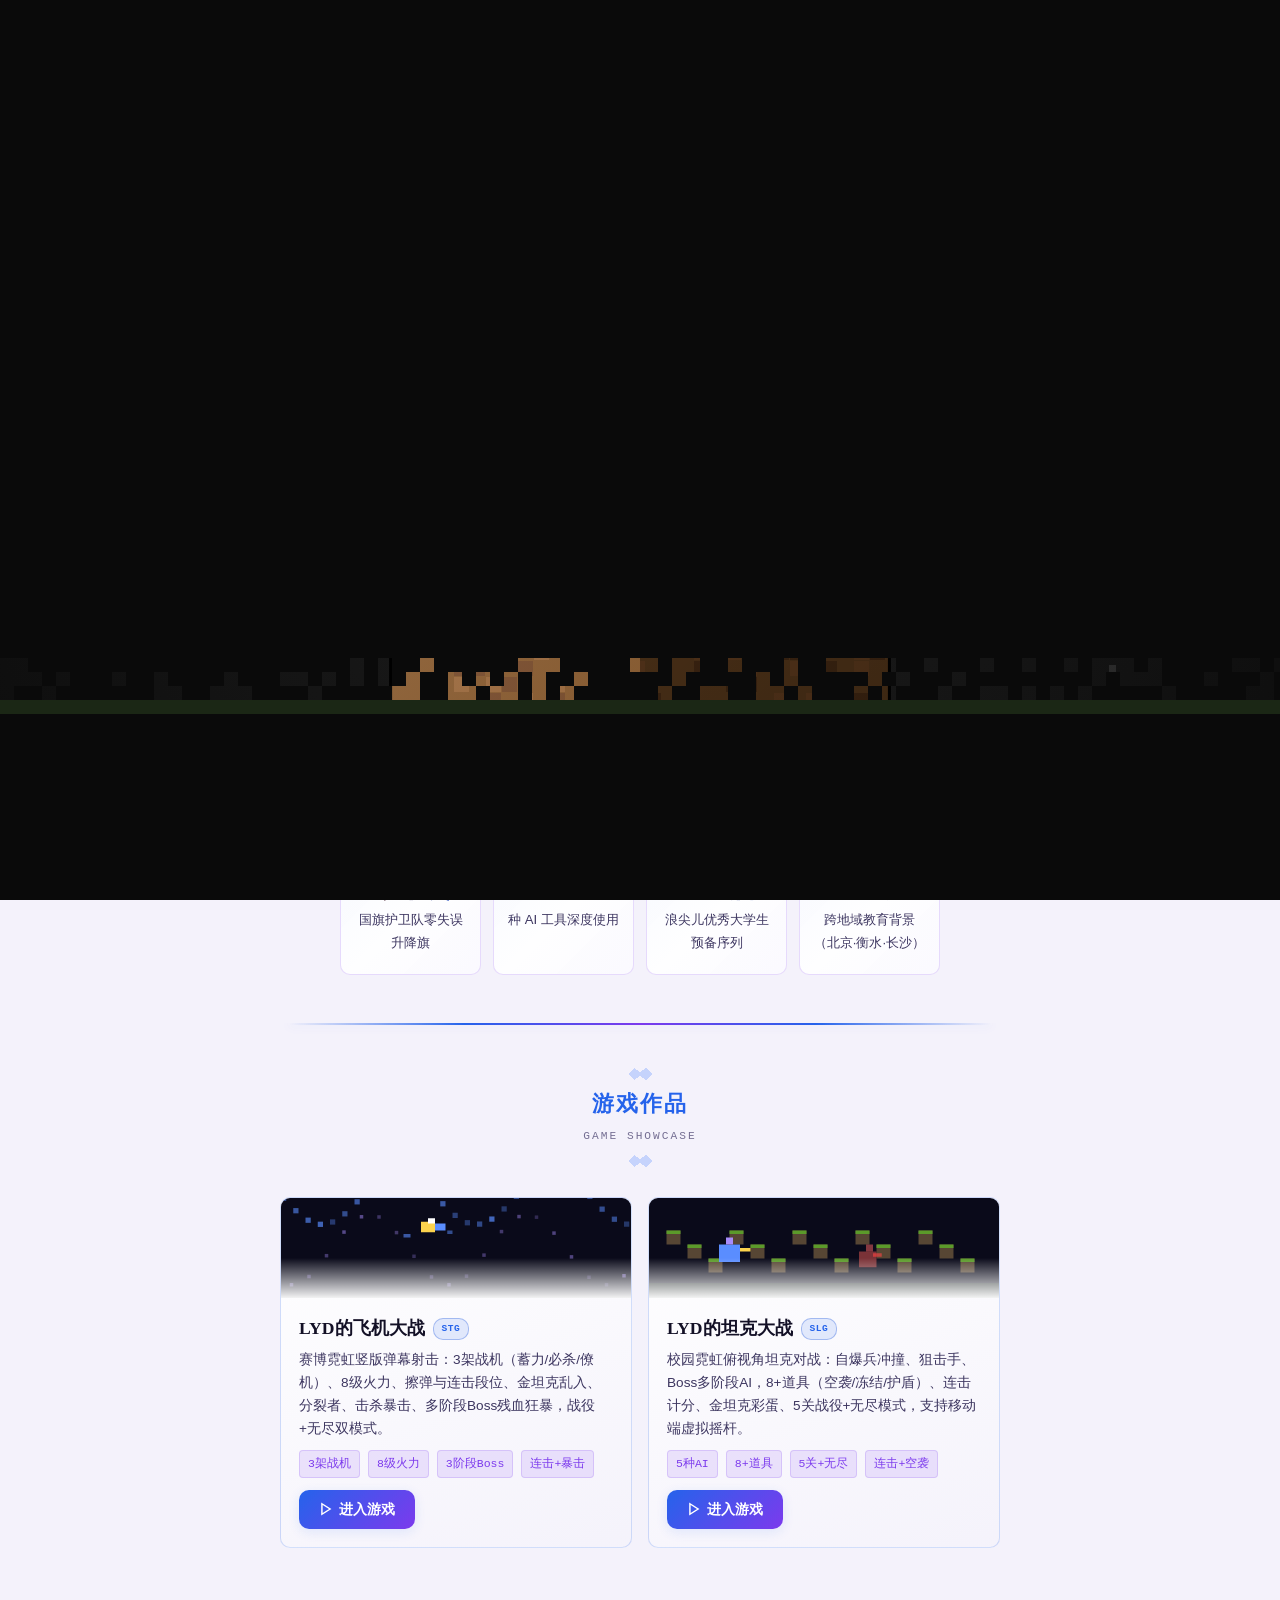
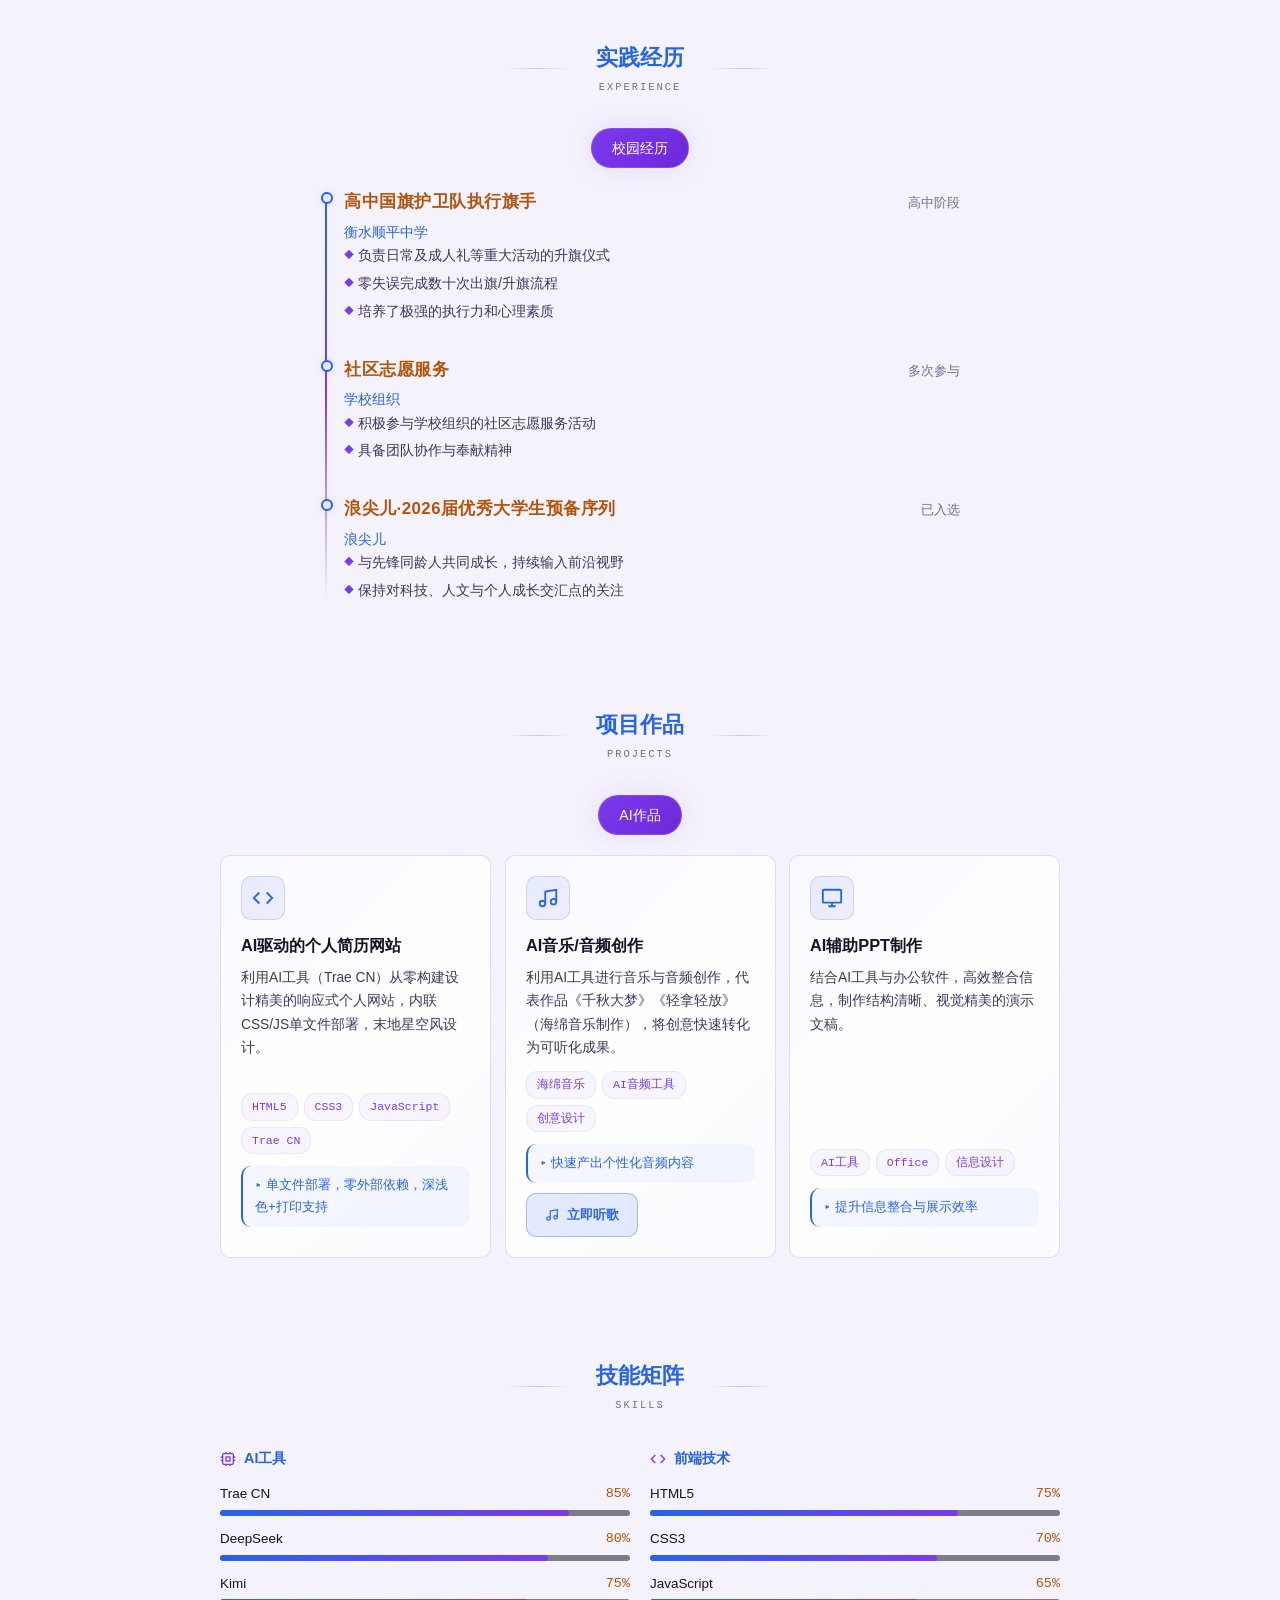
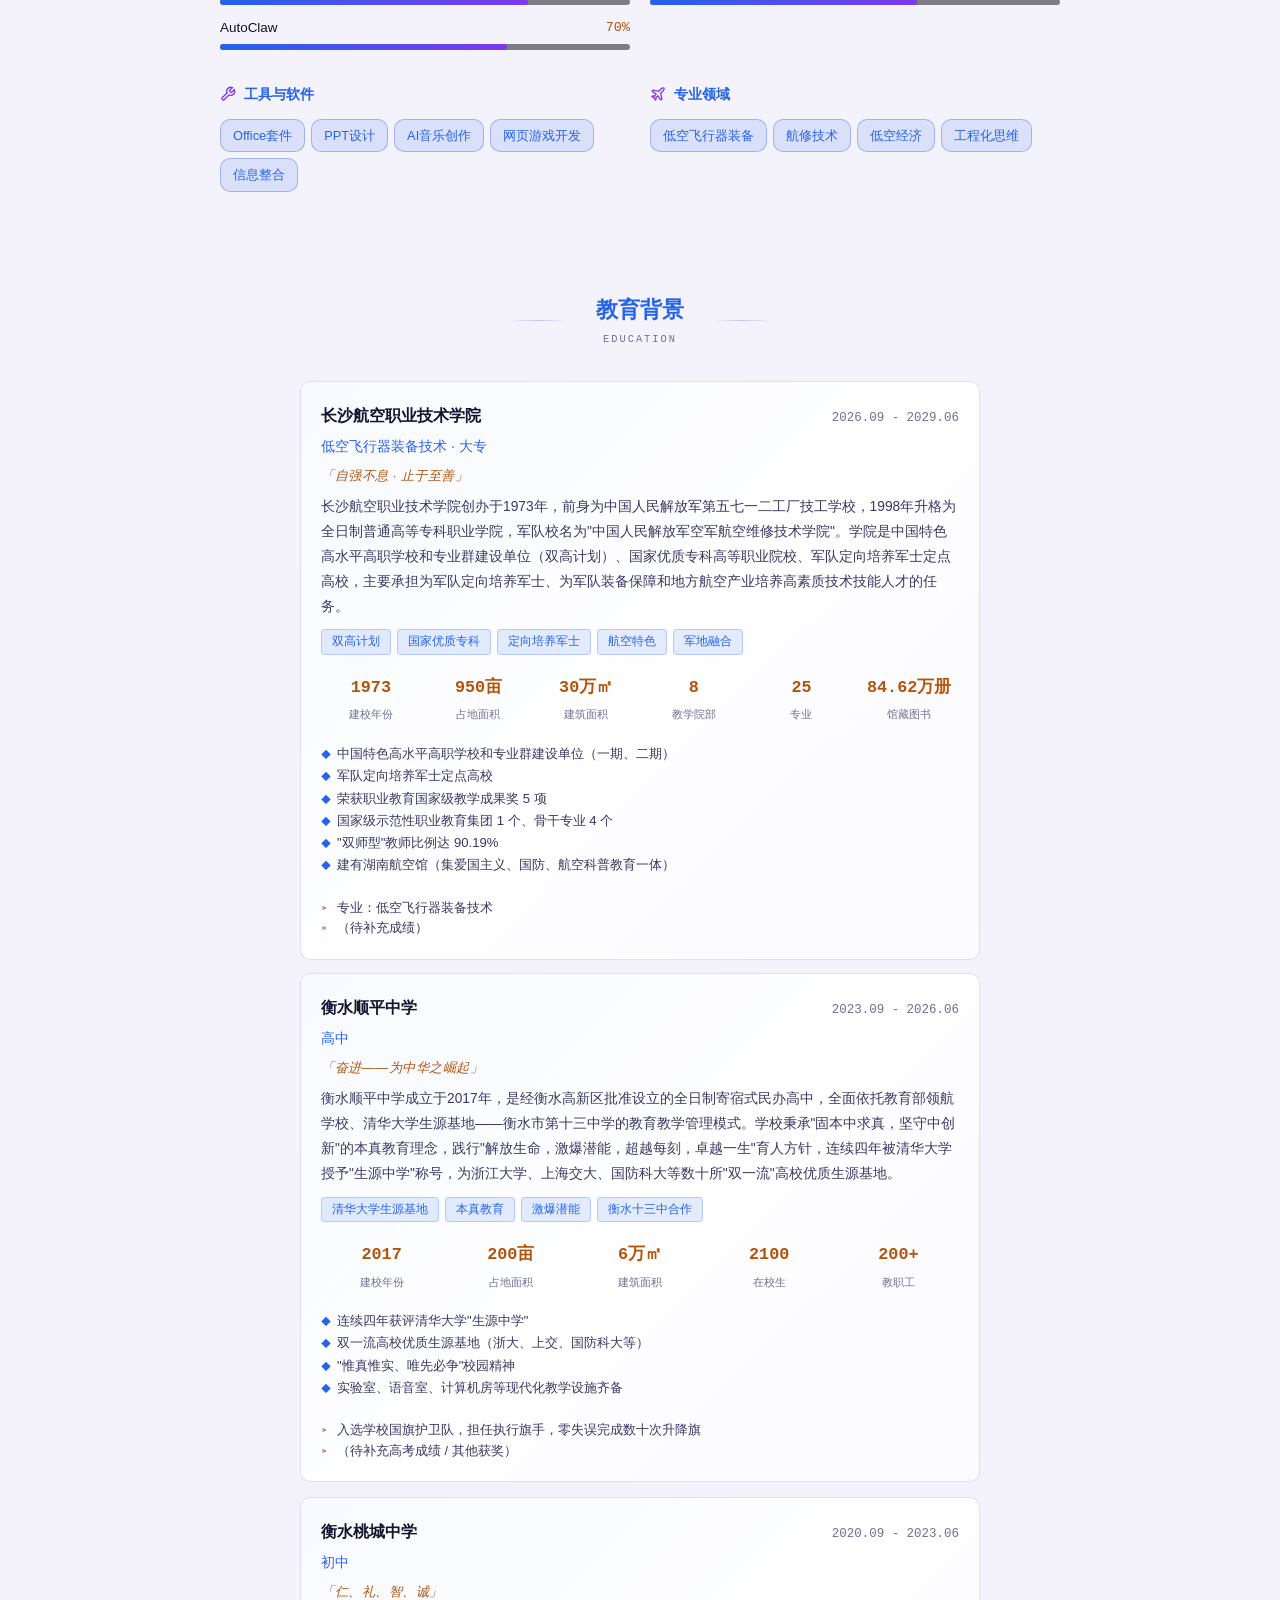
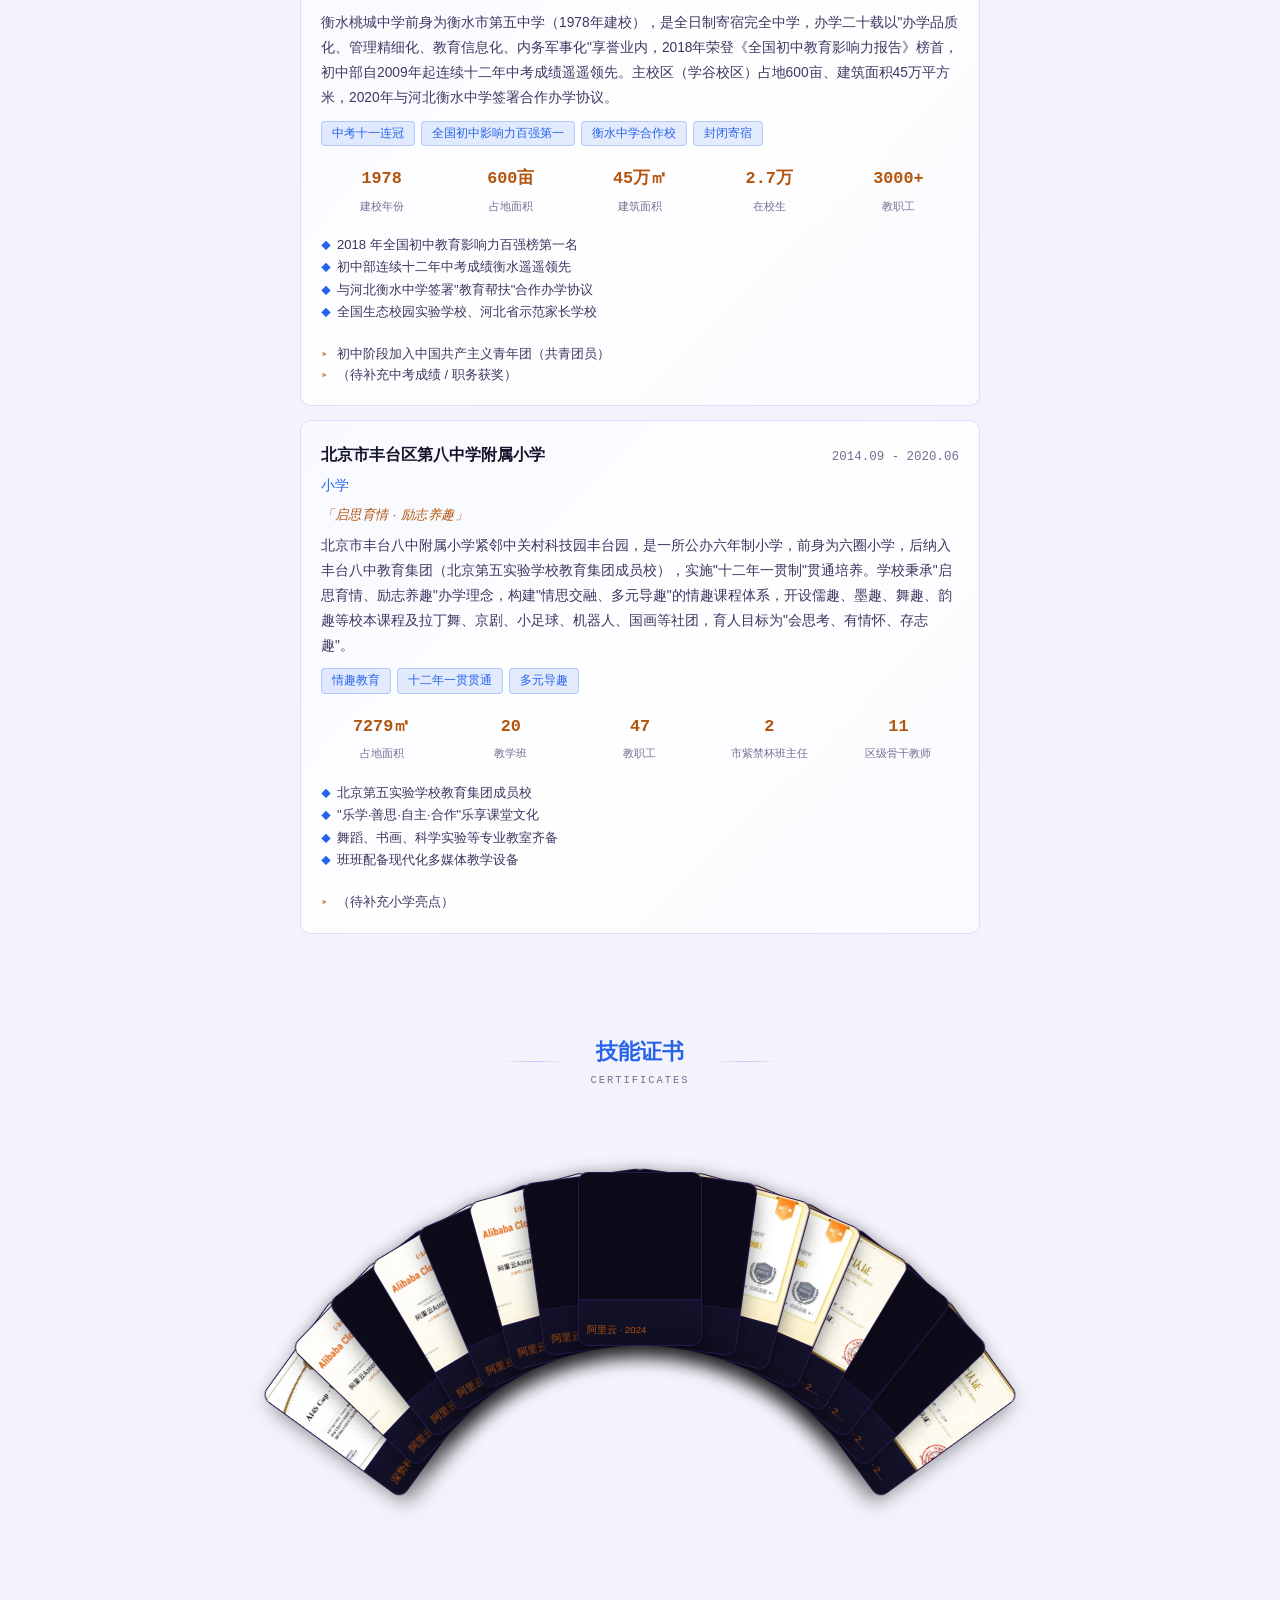
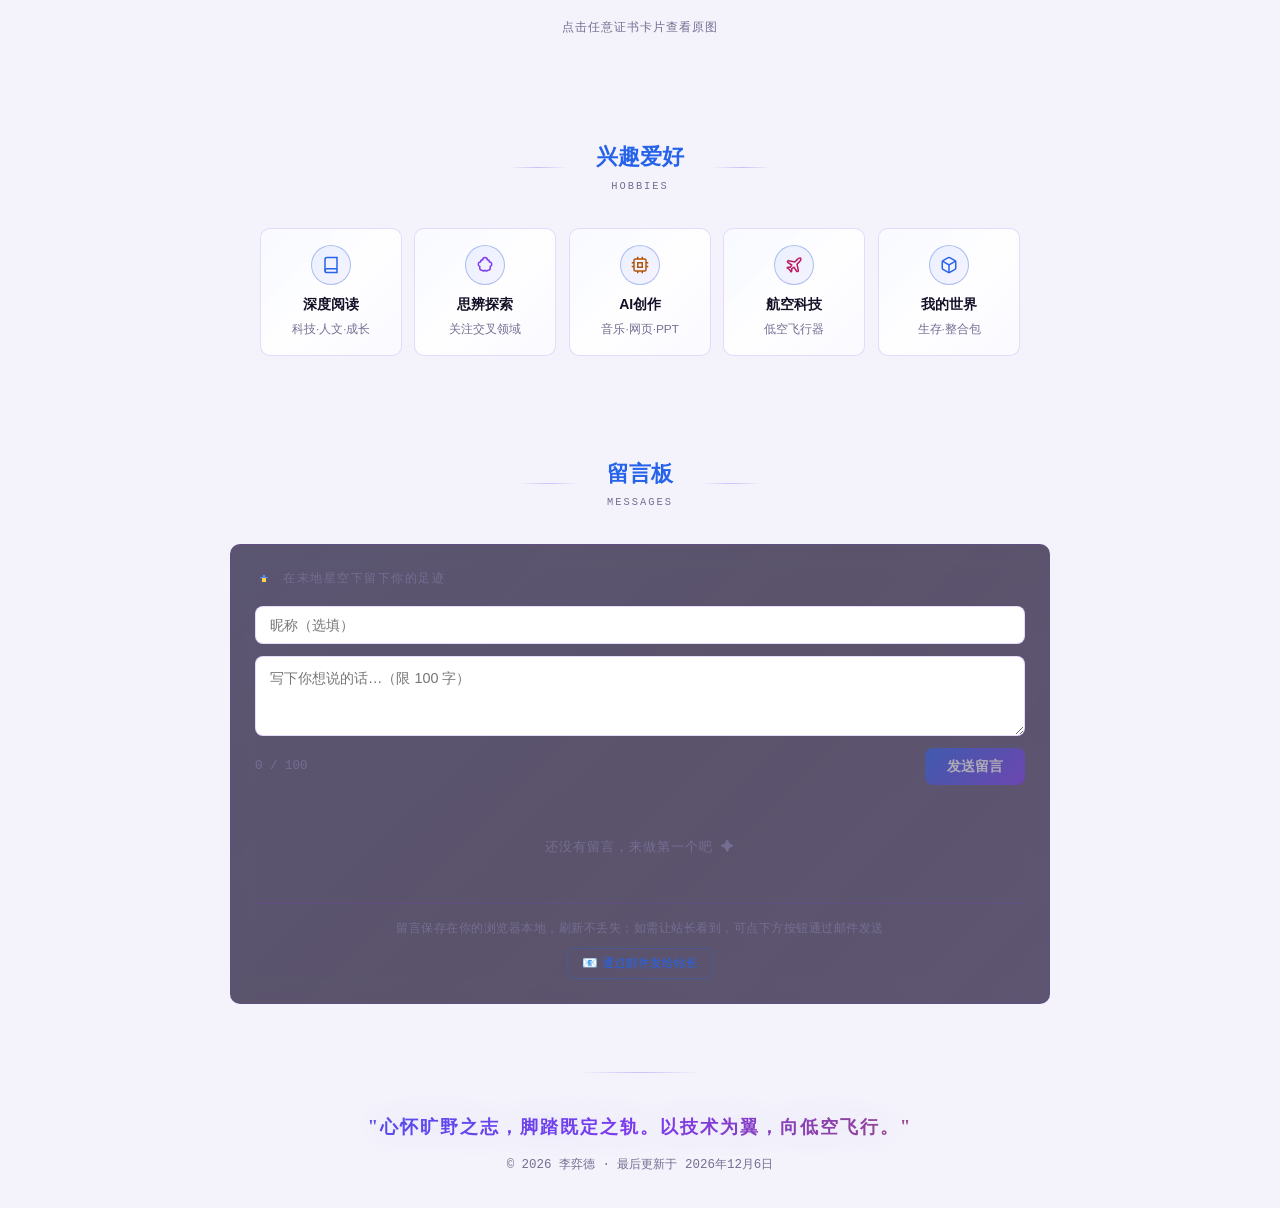
==== commit 5983bea5: "refactor: 证书板块移至教育背景之后，图片懒加载淡入" ====
--- a/index.html
+++ b/index.html
@@ -933,7 +933,10 @@
   min-height: 0;
   object-fit: cover;
   background: #0d0b1a;
-}
+  opacity: 0;
+  transition: opacity 0.45s ease;
+}
+.cert-fan-img.loaded { opacity: 1; }
 .cert-fan-meta {
   padding: 6px 8px 7px;
   background: linear-gradient(180deg, rgba(20,18,42,0.92), #100e20);
@@ -1652,8 +1655,8 @@
       <li><a href="#experience">经历</a></li>
       <li><a href="#projects">项目</a></li>
       <li><a href="#skills">技能</a></li>
+      <li><a href="#education">教育</a></li>
       <li><a href="#certs">证书</a></li>
-      <li><a href="#education">教育</a></li>
       <li><a href="#messages">留言</a></li>
     </ul>
     <div class="nav-actions">
@@ -2234,7 +2237,7 @@
       const thumb = c.img.replace(/\.jpg$/i, '.webp');
       inner += `
         <div class="cert-fan-card" data-cert-idx="${i}" role="button" tabindex="0" aria-label="点击查看证书大图: ${c.name}" style="--rot:${rot}deg;--zi:${zi};">
-          <img class="cert-fan-img" src="${thumb}" alt="${c.name}证书" loading="lazy">
+          <img class="cert-fan-img" src="${thumb}" alt="${c.name}证书" loading="lazy" decoding="async" onload="this.classList.add('loaded')">
           <div class="cert-fan-meta">
             <div class="cert-fan-name">${c.name}</div>
             <div class="cert-fan-issuer">${c.issuer} · ${c.date}</div>
@@ -2264,6 +2267,8 @@
     `;
   }
   sec.innerHTML = `<h2 class="section-title"><span class="label" data-en="Certificates">技能证书</span></h2>${inner}`;
+  // 已缓存的图片立即显示（兜底 onload 未触发的情况）
+  sec.querySelectorAll('.cert-fan-img').forEach(img => { if (img.complete && img.naturalWidth) img.classList.add('loaded'); });
   // 绑定 Lightbox 事件
   if (resume.certificates.length > 0) {
     setupCertLightbox(sec, resume.certificates);
@@ -2401,8 +2406,8 @@
 if (resume.experience?.length) app.appendChild(renderExperience());
 if (resume.projects?.length) app.appendChild(renderProjects());
 if (resume.skills?.length) app.appendChild(renderSkills());
+if (resume.education?.length) app.appendChild(renderEducation());
 app.appendChild(renderCertificates());
-if (resume.education?.length) app.appendChild(renderEducation());
 if (resume.hobbies?.length) app.appendChild(renderHobbies());
 app.appendChild(renderMessages());
 app.appendChild(renderFooter());
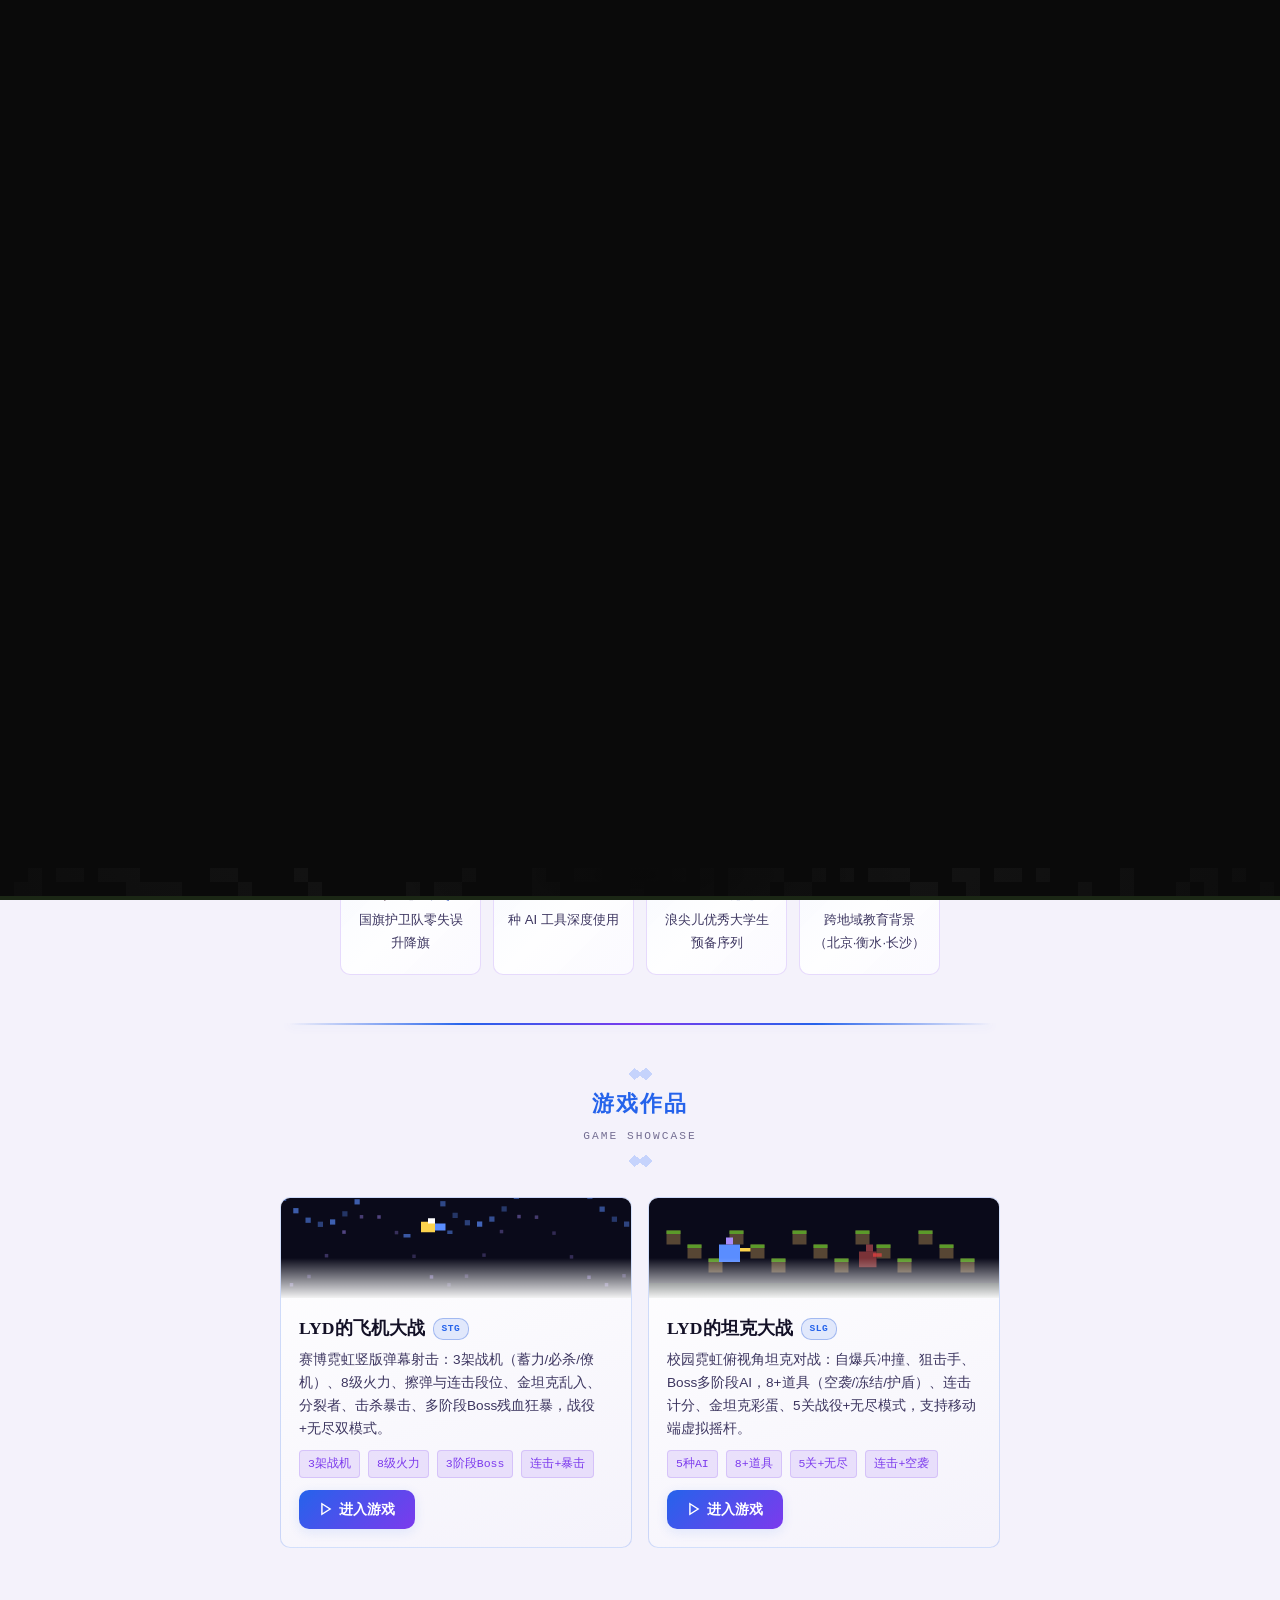
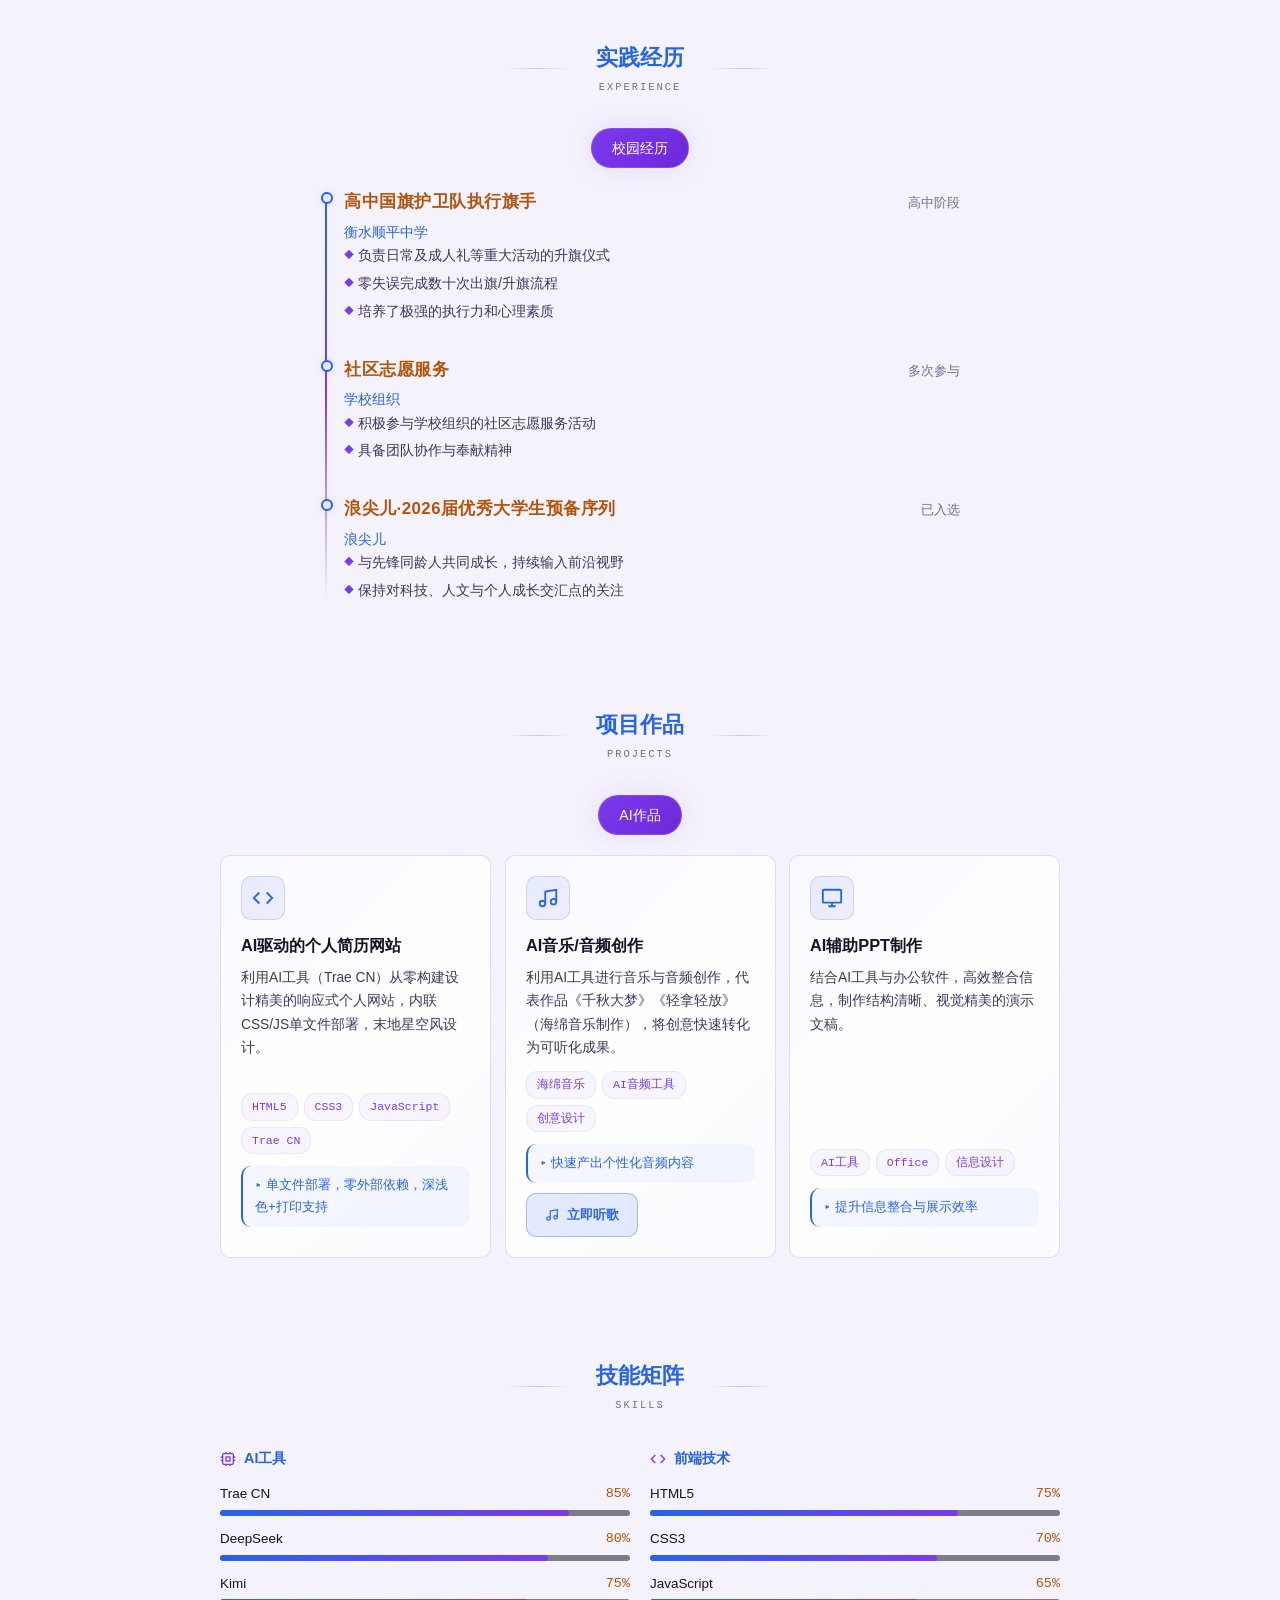
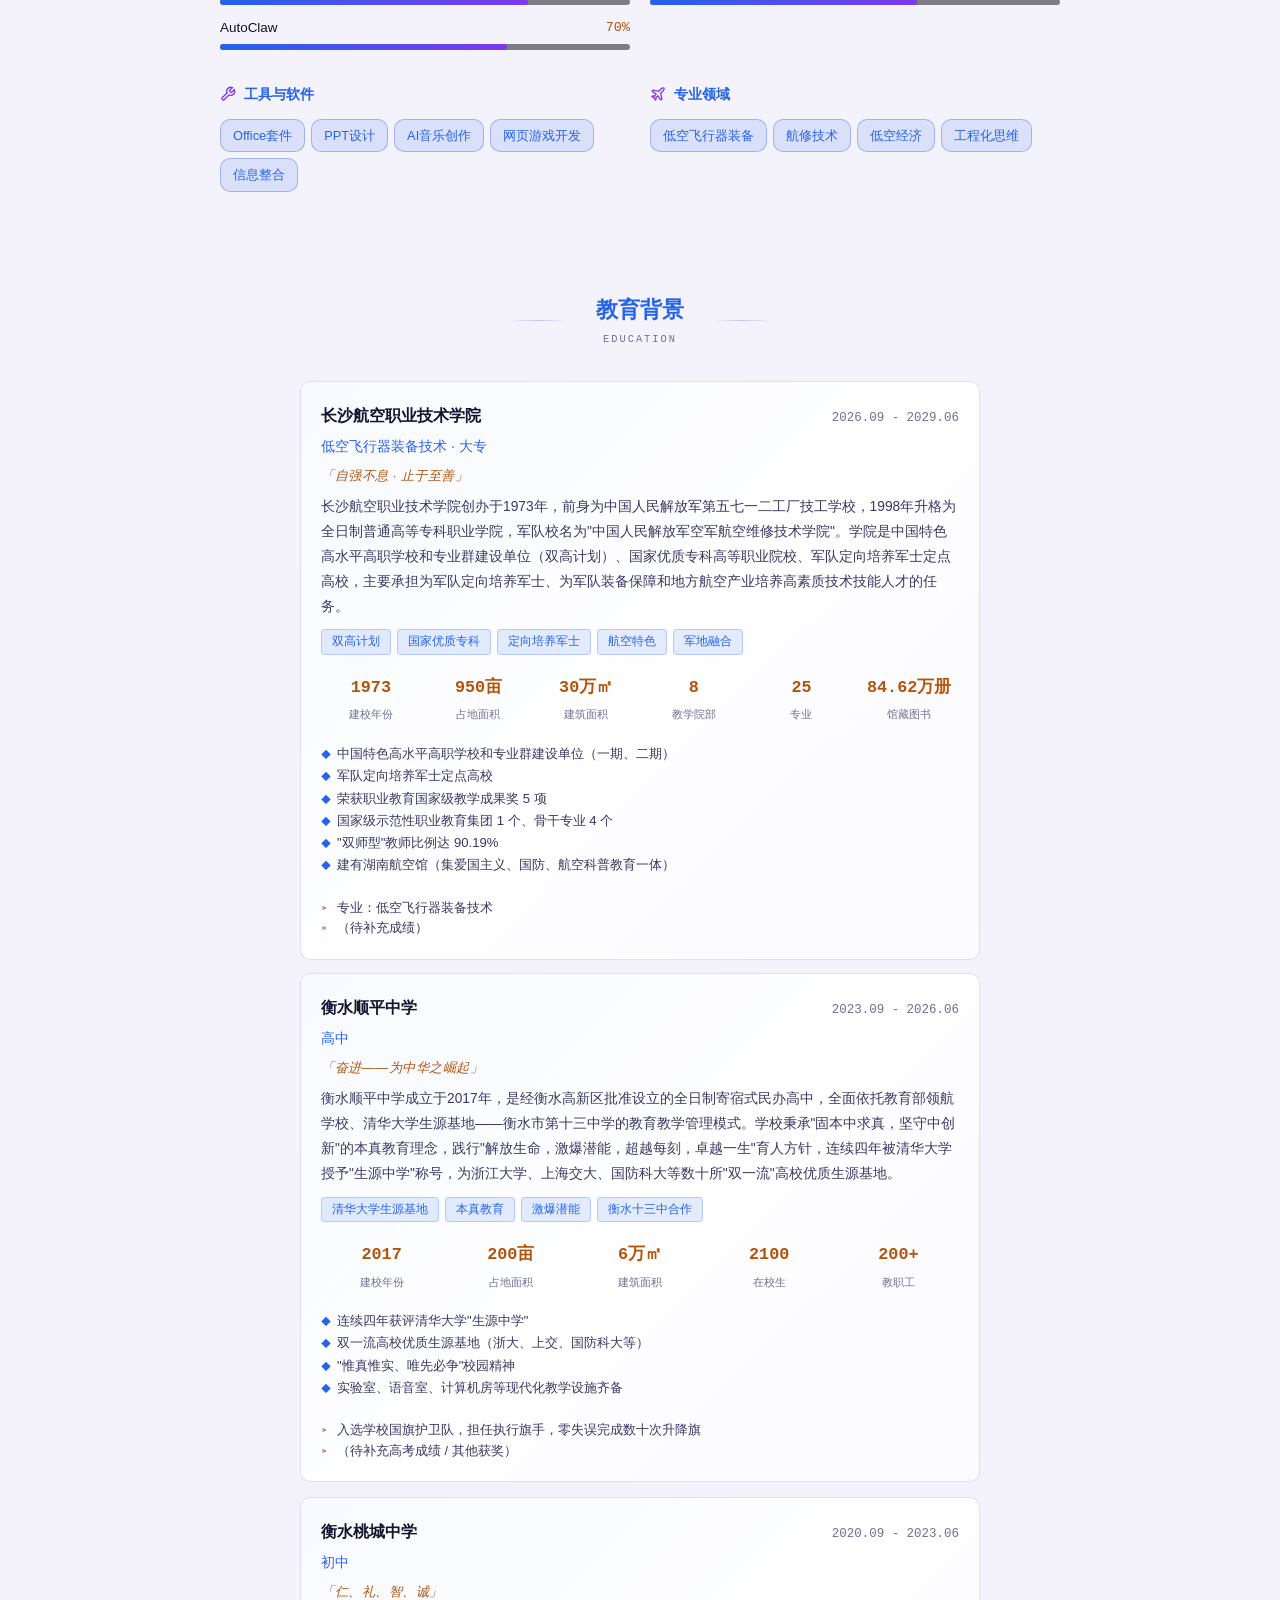
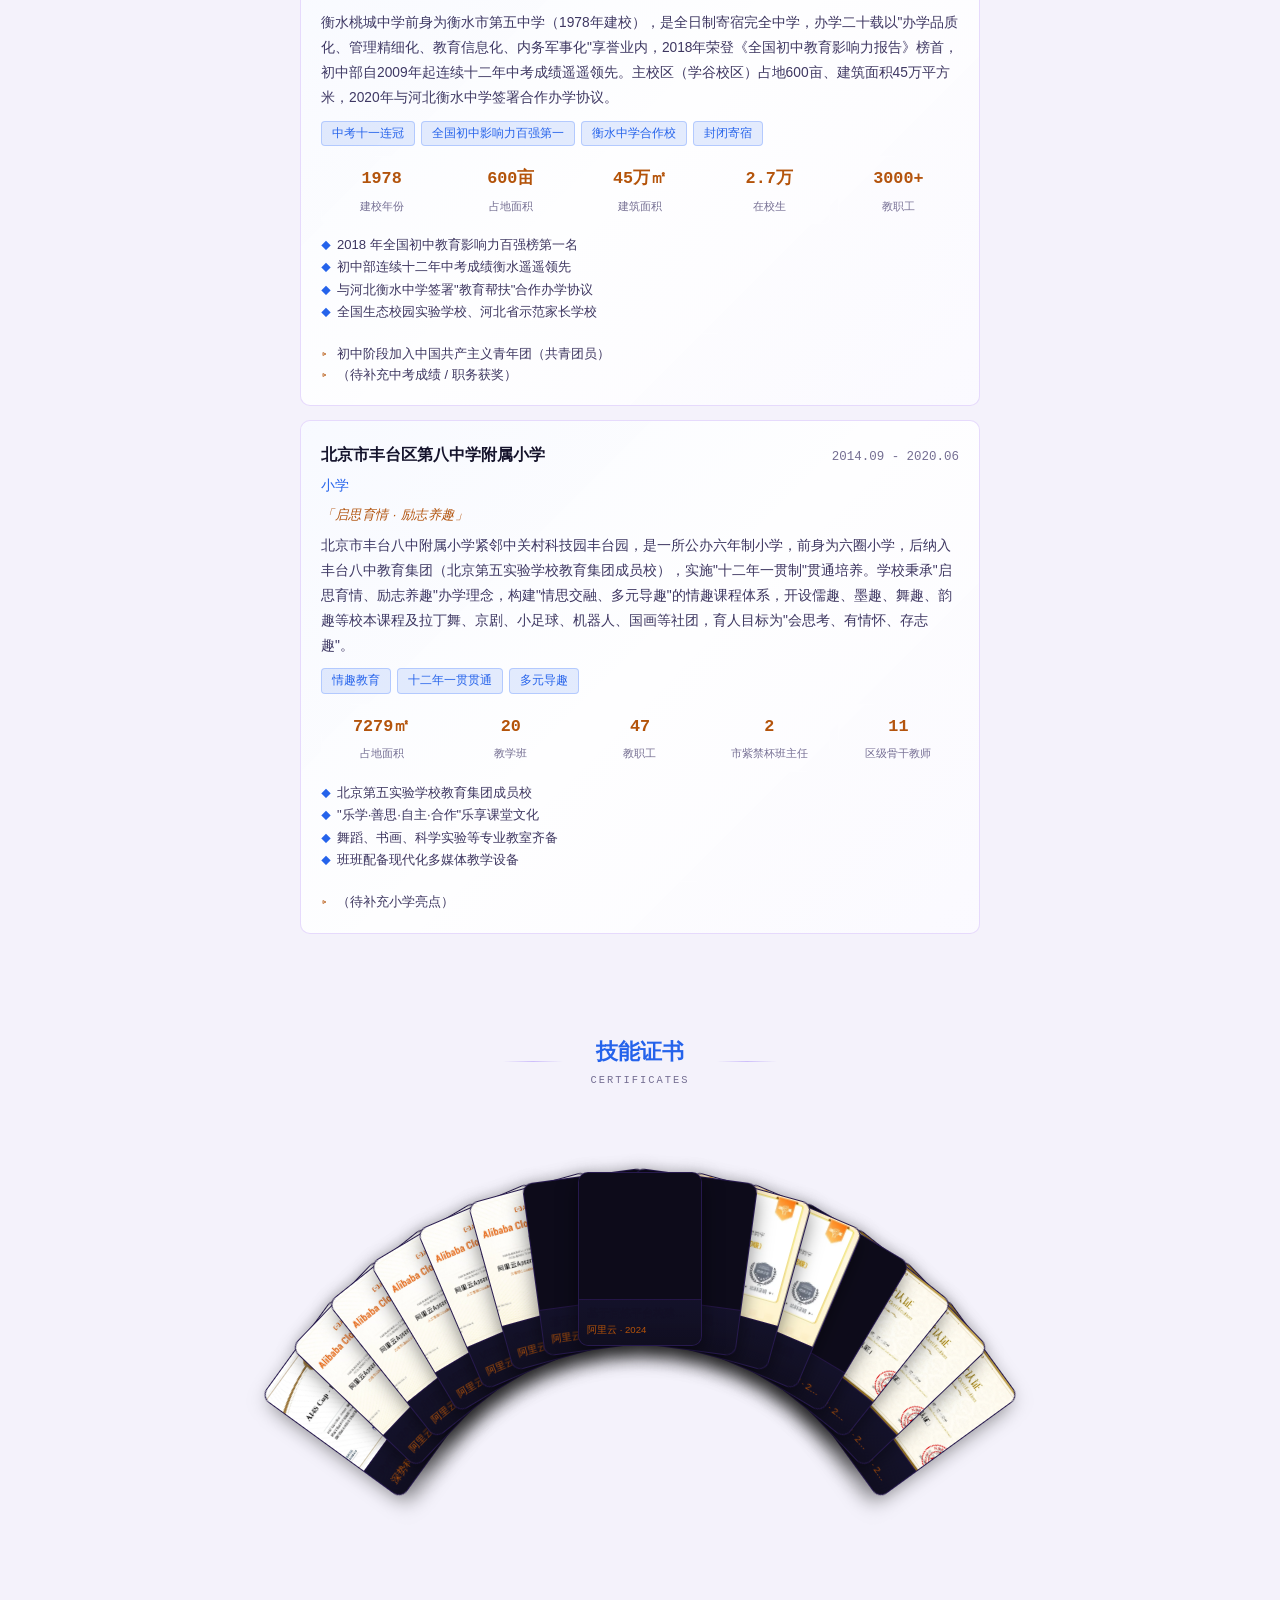
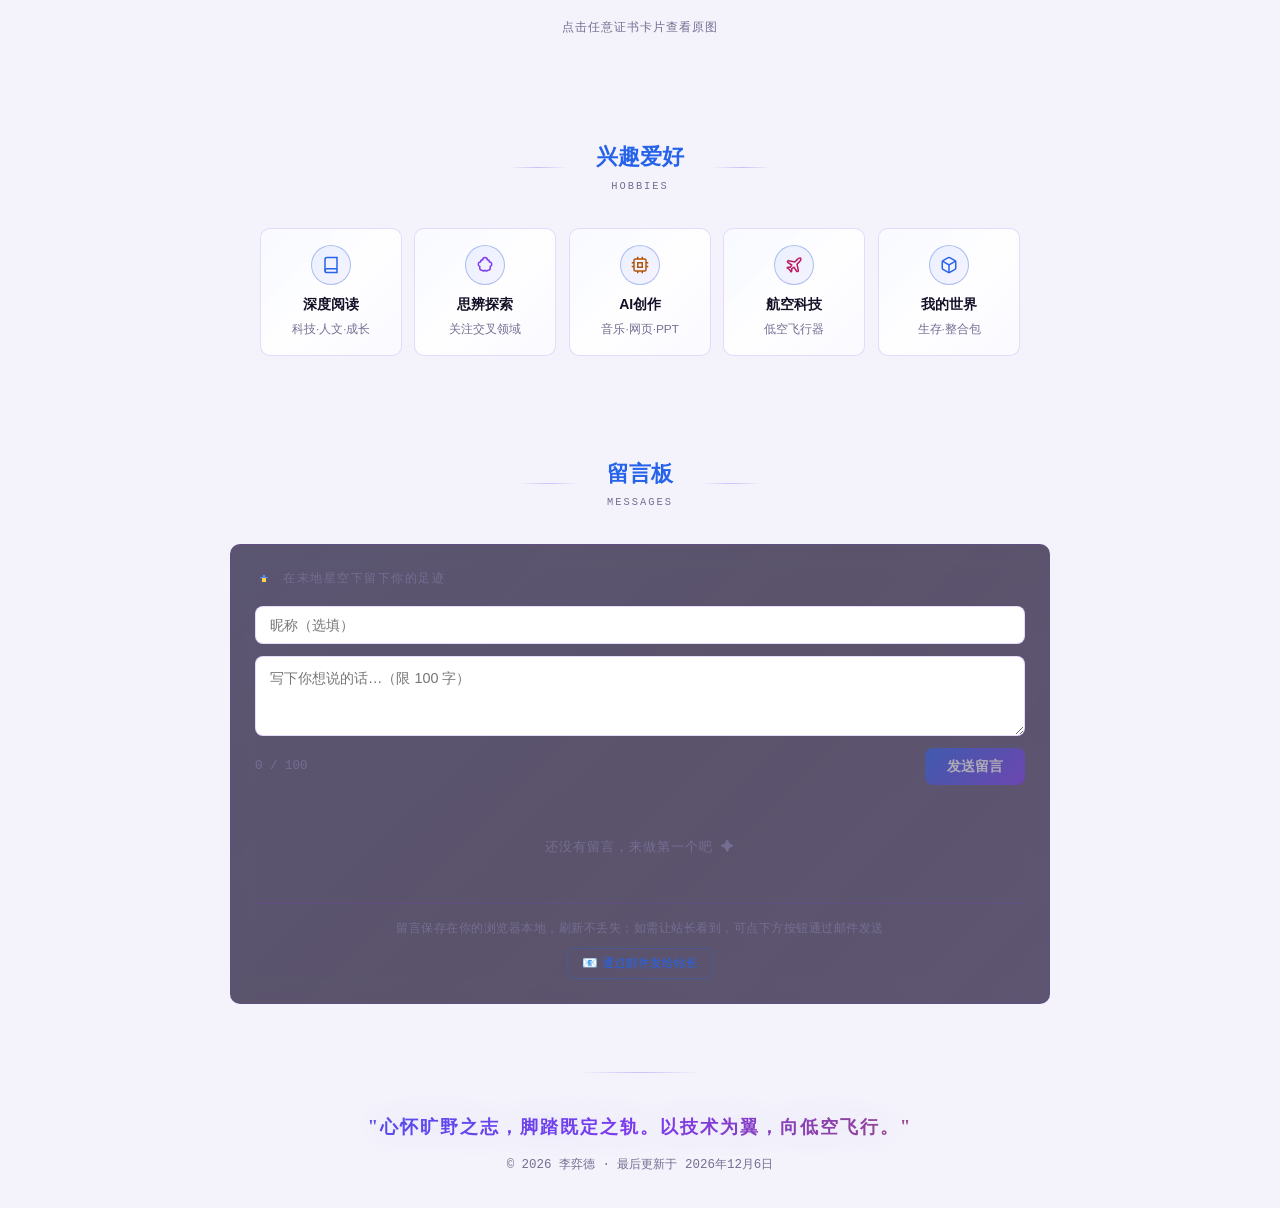
==== commit f0df0cda: "perf: 滚至教育板块时提前预加载证书图，证书墙零等待" ====
--- a/index.html
+++ b/index.html
@@ -2412,6 +2412,24 @@
 app.appendChild(renderMessages());
 app.appendChild(renderFooter());
 
+// 证书提前预加载：滚到教育背景（前一板块）附近时，后台先下好证书图，
+// 这样滚到证书墙时直接显示、零等待
+(function preloadCertsEarly() {
+  const preload = () => resume.certificates.forEach(c => {
+    const img = new Image();
+    img.src = (c.img || '').replace(/\.jpg$/i, '.webp');
+  });
+  const edu = document.getElementById('education');
+  if ('IntersectionObserver' in window && edu) {
+    const io = new IntersectionObserver((entries) => {
+      if (entries[0].isIntersecting) { preload(); io.disconnect(); }
+    }, { rootMargin: '500px' });
+    io.observe(edu);
+  } else {
+    preload();
+  }
+})();
+
 // ========== 交互 ==========
 const themeToggle = document.getElementById('themeToggle');
 const iconMoon = document.getElementById('iconMoon');
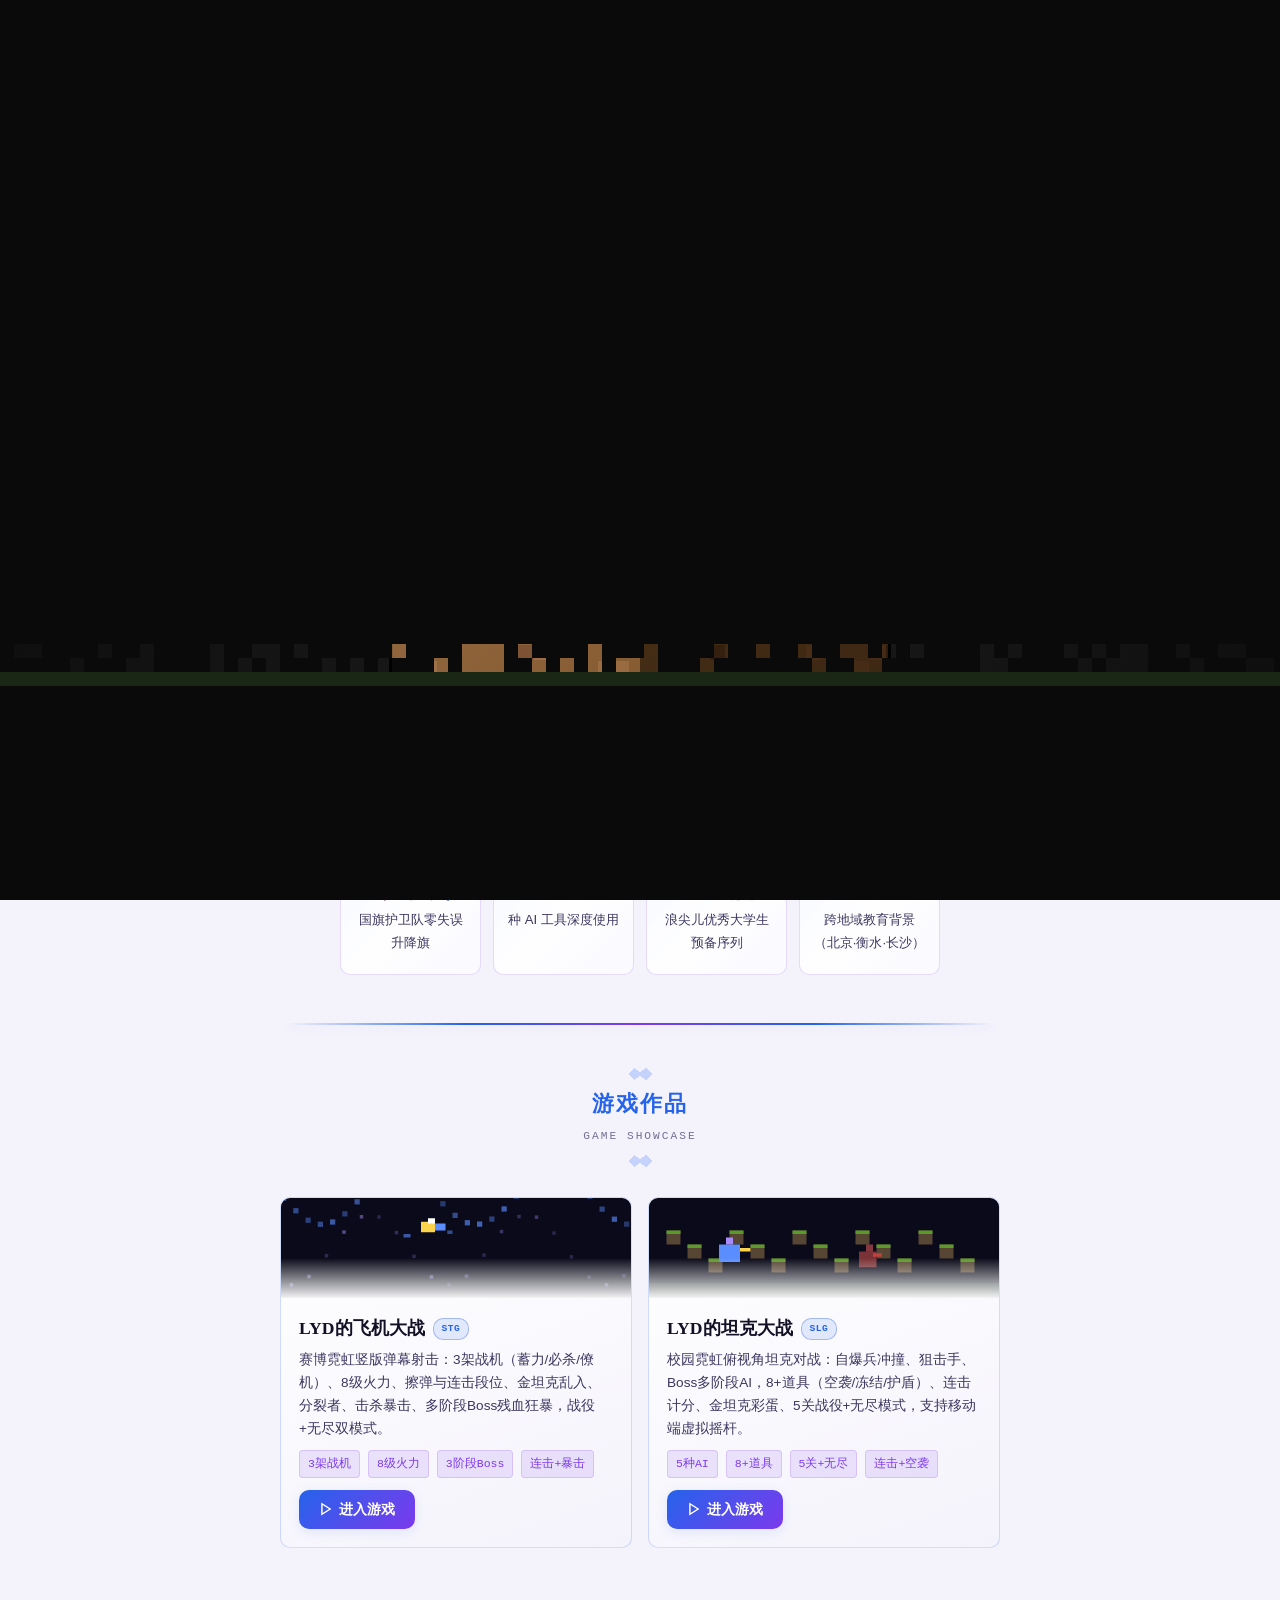
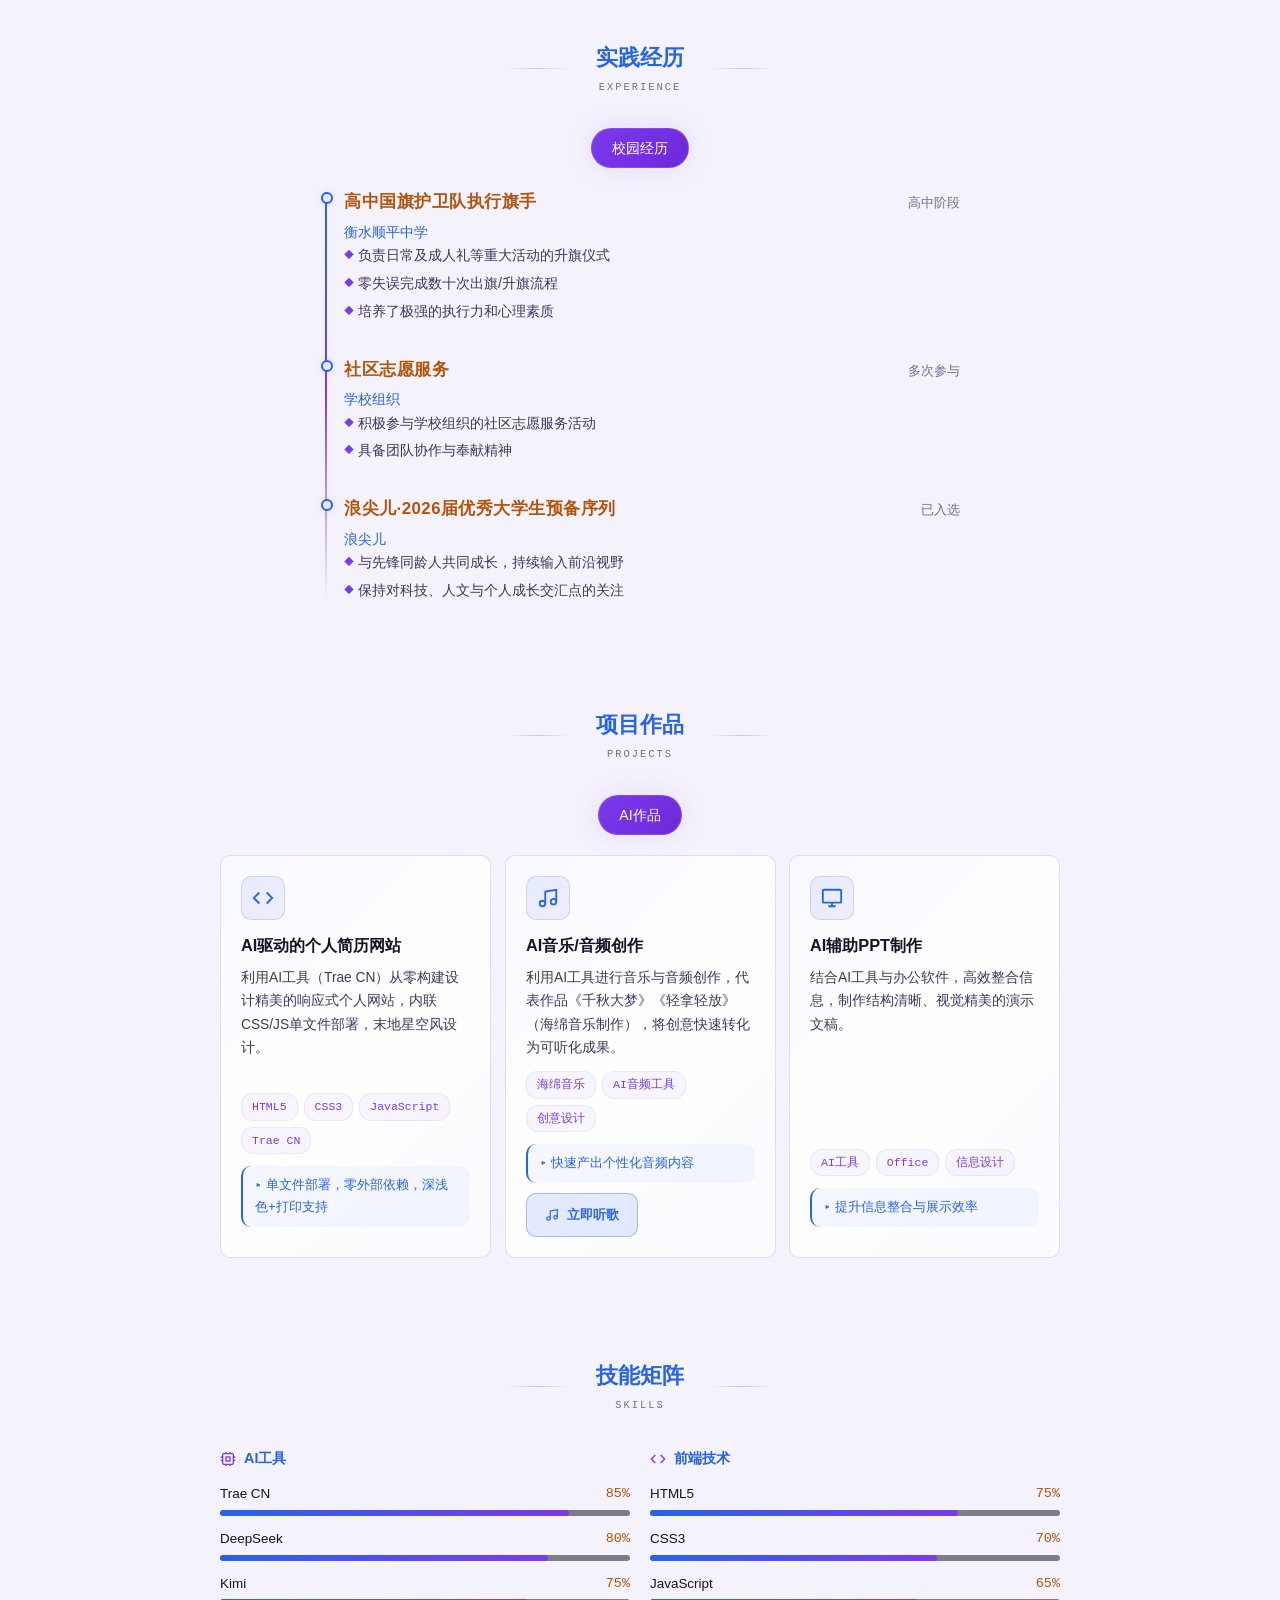
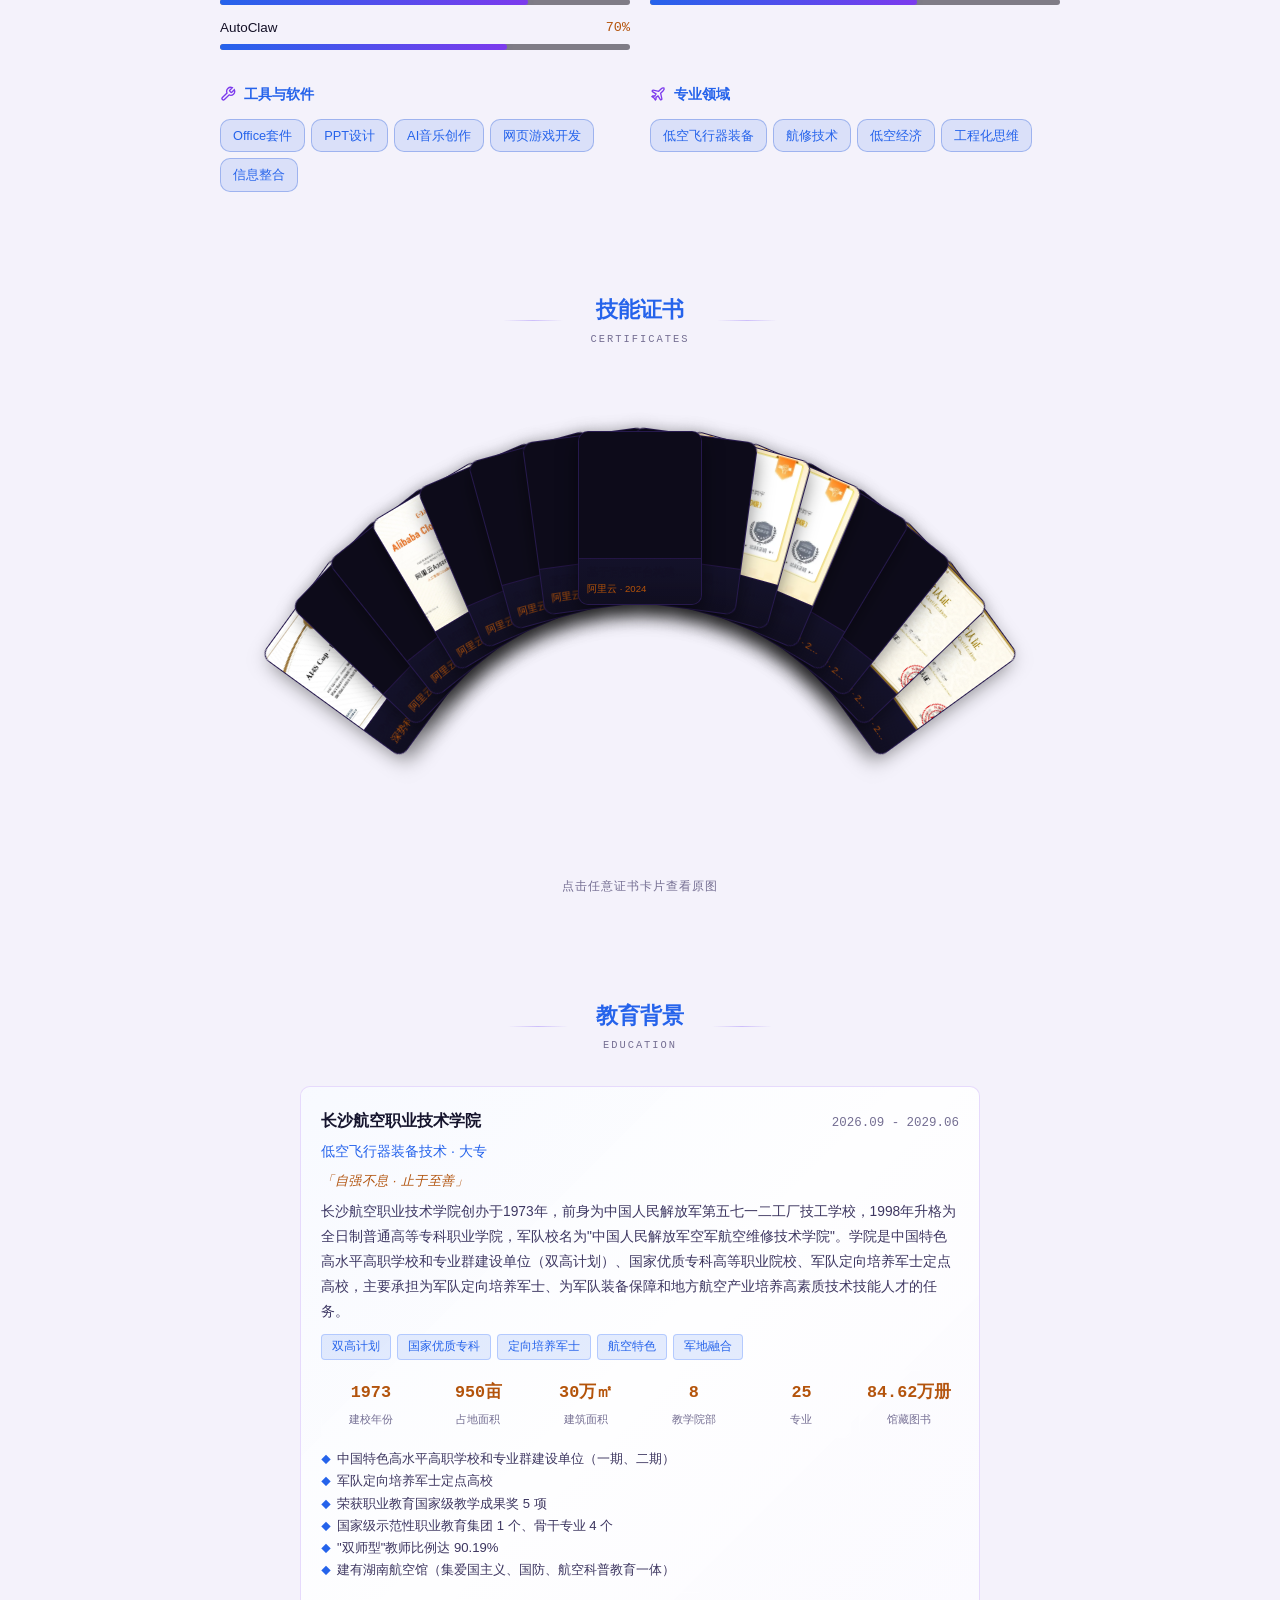
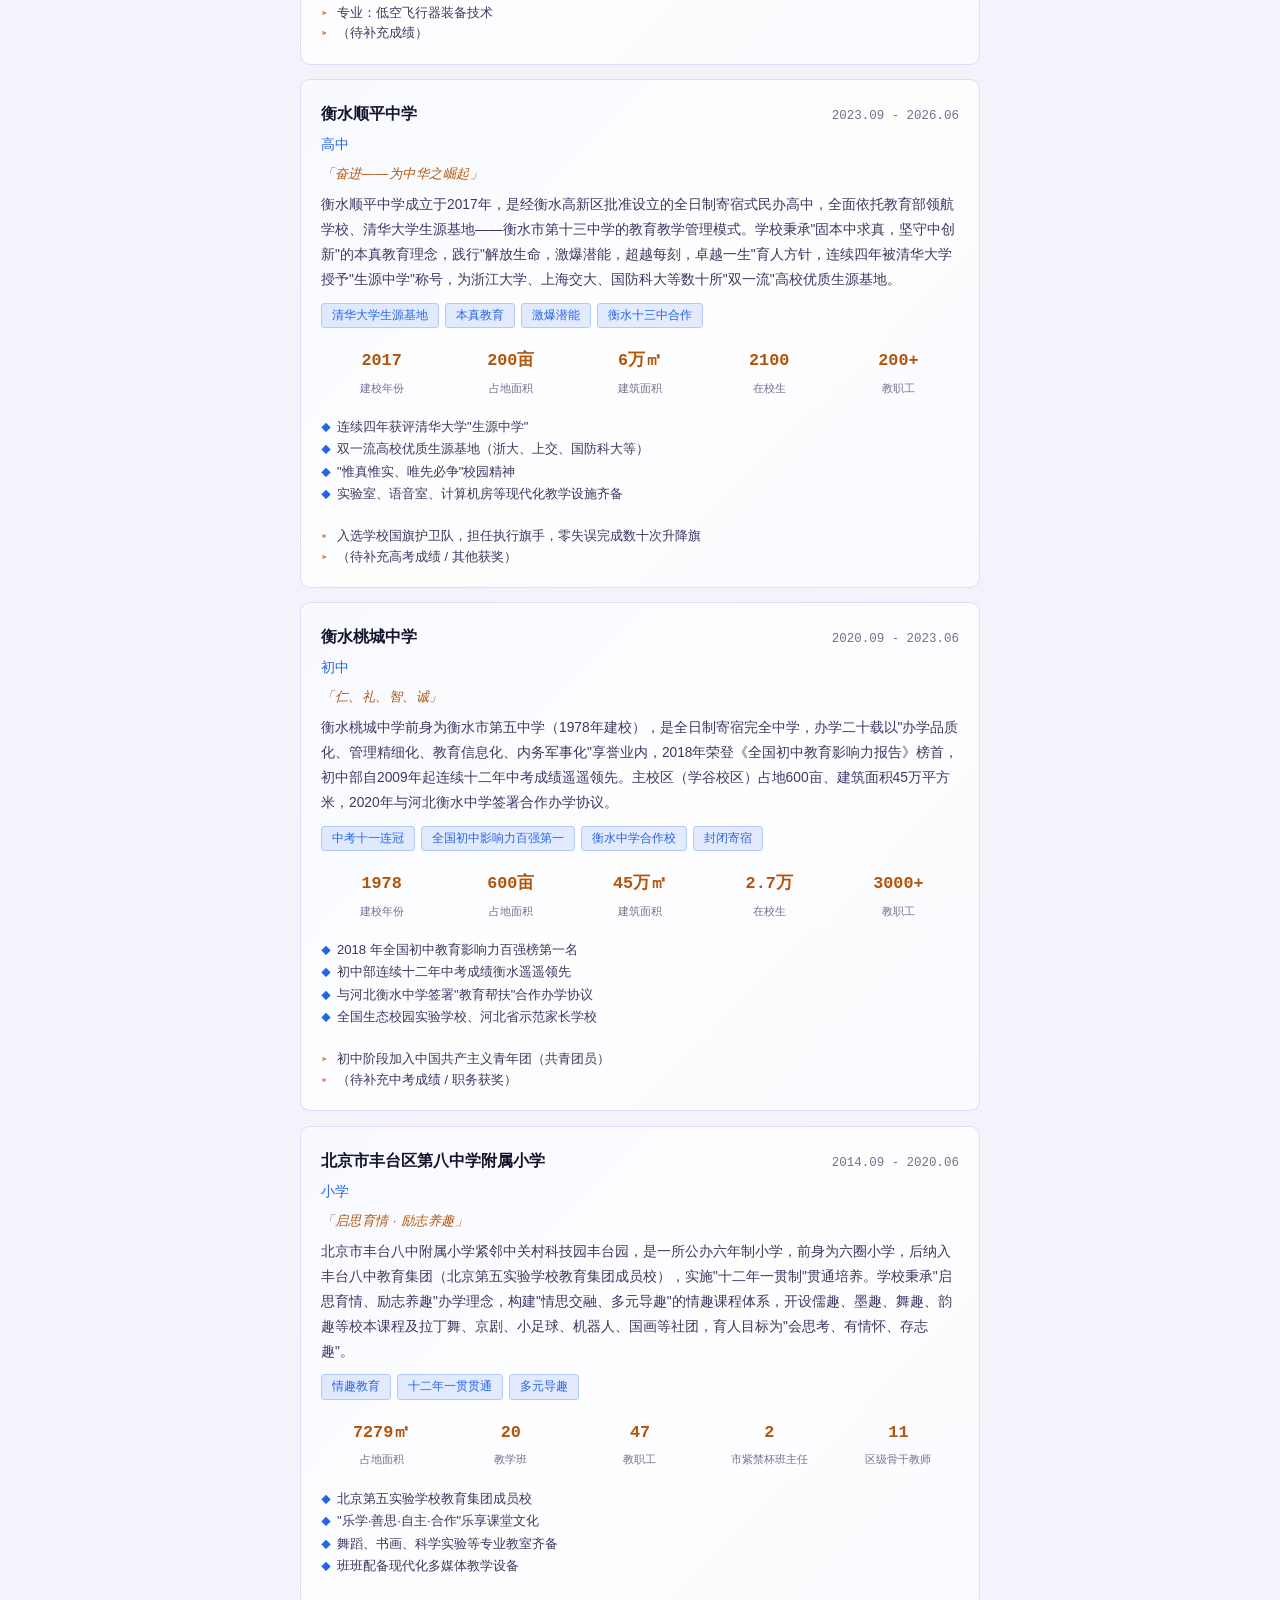
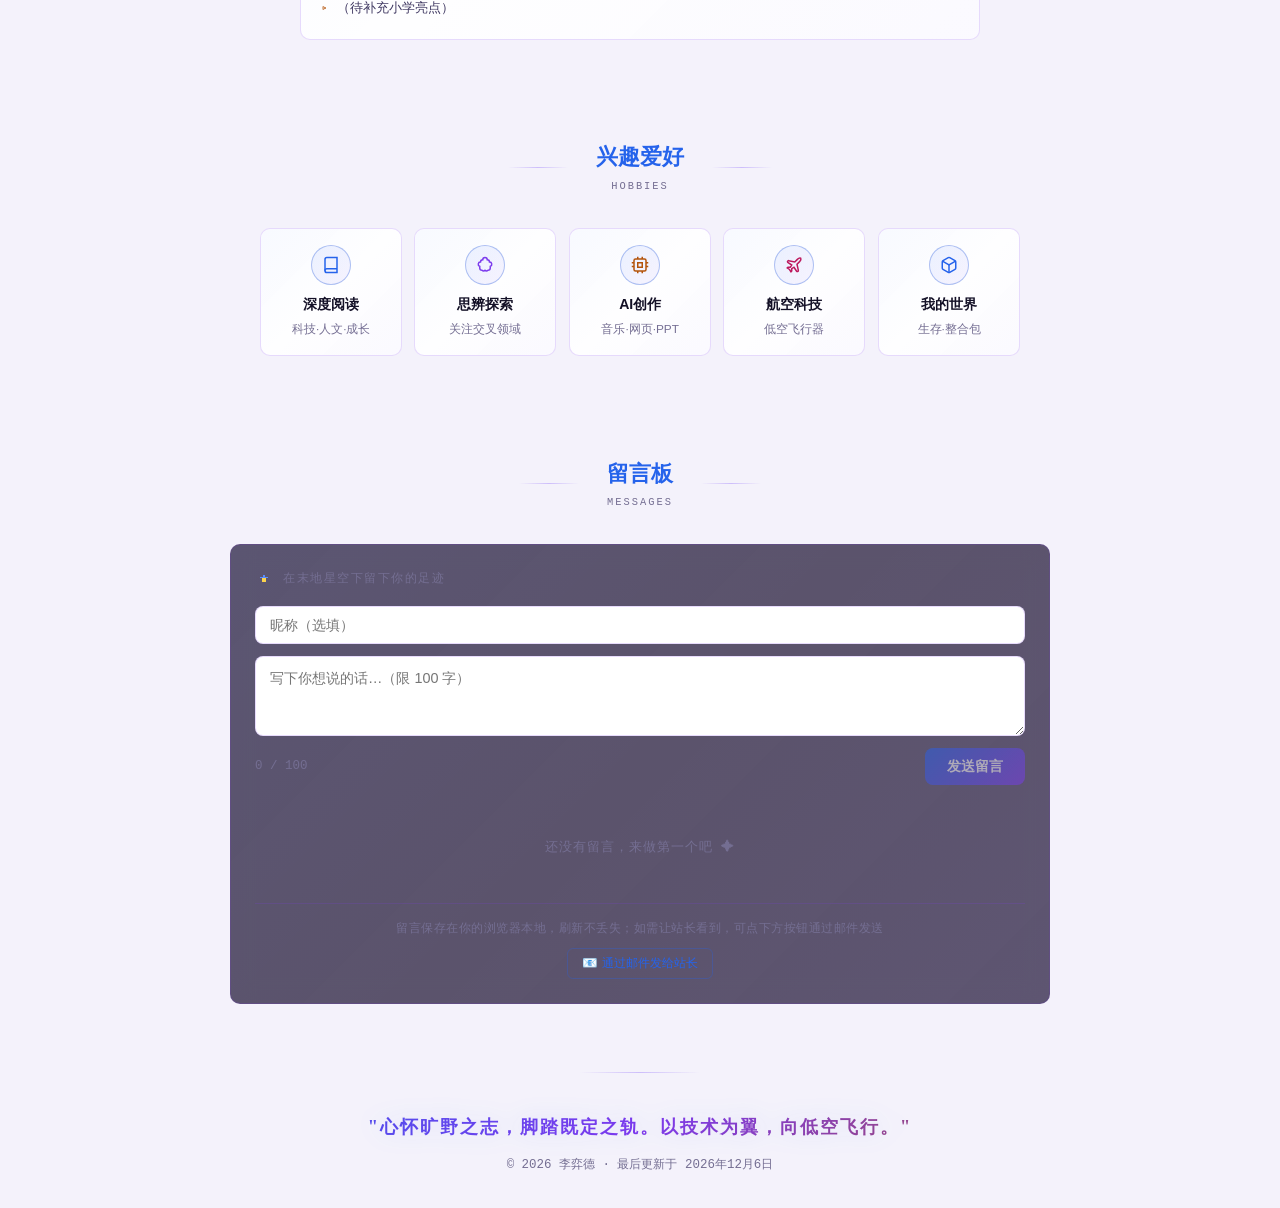
==== commit a142939c: "refactor: 证书荣誉前移至技能之后，预加载同步提前" ====
--- a/index.html
+++ b/index.html
@@ -1655,8 +1655,8 @@
       <li><a href="#experience">经历</a></li>
       <li><a href="#projects">项目</a></li>
       <li><a href="#skills">技能</a></li>
+      <li><a href="#certs">证书</a></li>
       <li><a href="#education">教育</a></li>
-      <li><a href="#certs">证书</a></li>
       <li><a href="#messages">留言</a></li>
     </ul>
     <div class="nav-actions">
@@ -2406,25 +2406,25 @@
 if (resume.experience?.length) app.appendChild(renderExperience());
 if (resume.projects?.length) app.appendChild(renderProjects());
 if (resume.skills?.length) app.appendChild(renderSkills());
+app.appendChild(renderCertificates());
 if (resume.education?.length) app.appendChild(renderEducation());
-app.appendChild(renderCertificates());
 if (resume.hobbies?.length) app.appendChild(renderHobbies());
 app.appendChild(renderMessages());
 app.appendChild(renderFooter());
 
-// 证书提前预加载：滚到教育背景（前一板块）附近时，后台先下好证书图，
+// 证书提前预加载：快滚到技能板块（证书的前一板块）时，后台先下好证书图，
 // 这样滚到证书墙时直接显示、零等待
 (function preloadCertsEarly() {
   const preload = () => resume.certificates.forEach(c => {
     const img = new Image();
     img.src = (c.img || '').replace(/\.jpg$/i, '.webp');
   });
-  const edu = document.getElementById('education');
-  if ('IntersectionObserver' in window && edu) {
+  const trigger = document.getElementById('skills') || document.getElementById('projects');
+  if ('IntersectionObserver' in window && trigger) {
     const io = new IntersectionObserver((entries) => {
       if (entries[0].isIntersecting) { preload(); io.disconnect(); }
-    }, { rootMargin: '500px' });
-    io.observe(edu);
+    }, { rootMargin: '700px' });
+    io.observe(trigger);
   } else {
     preload();
   }
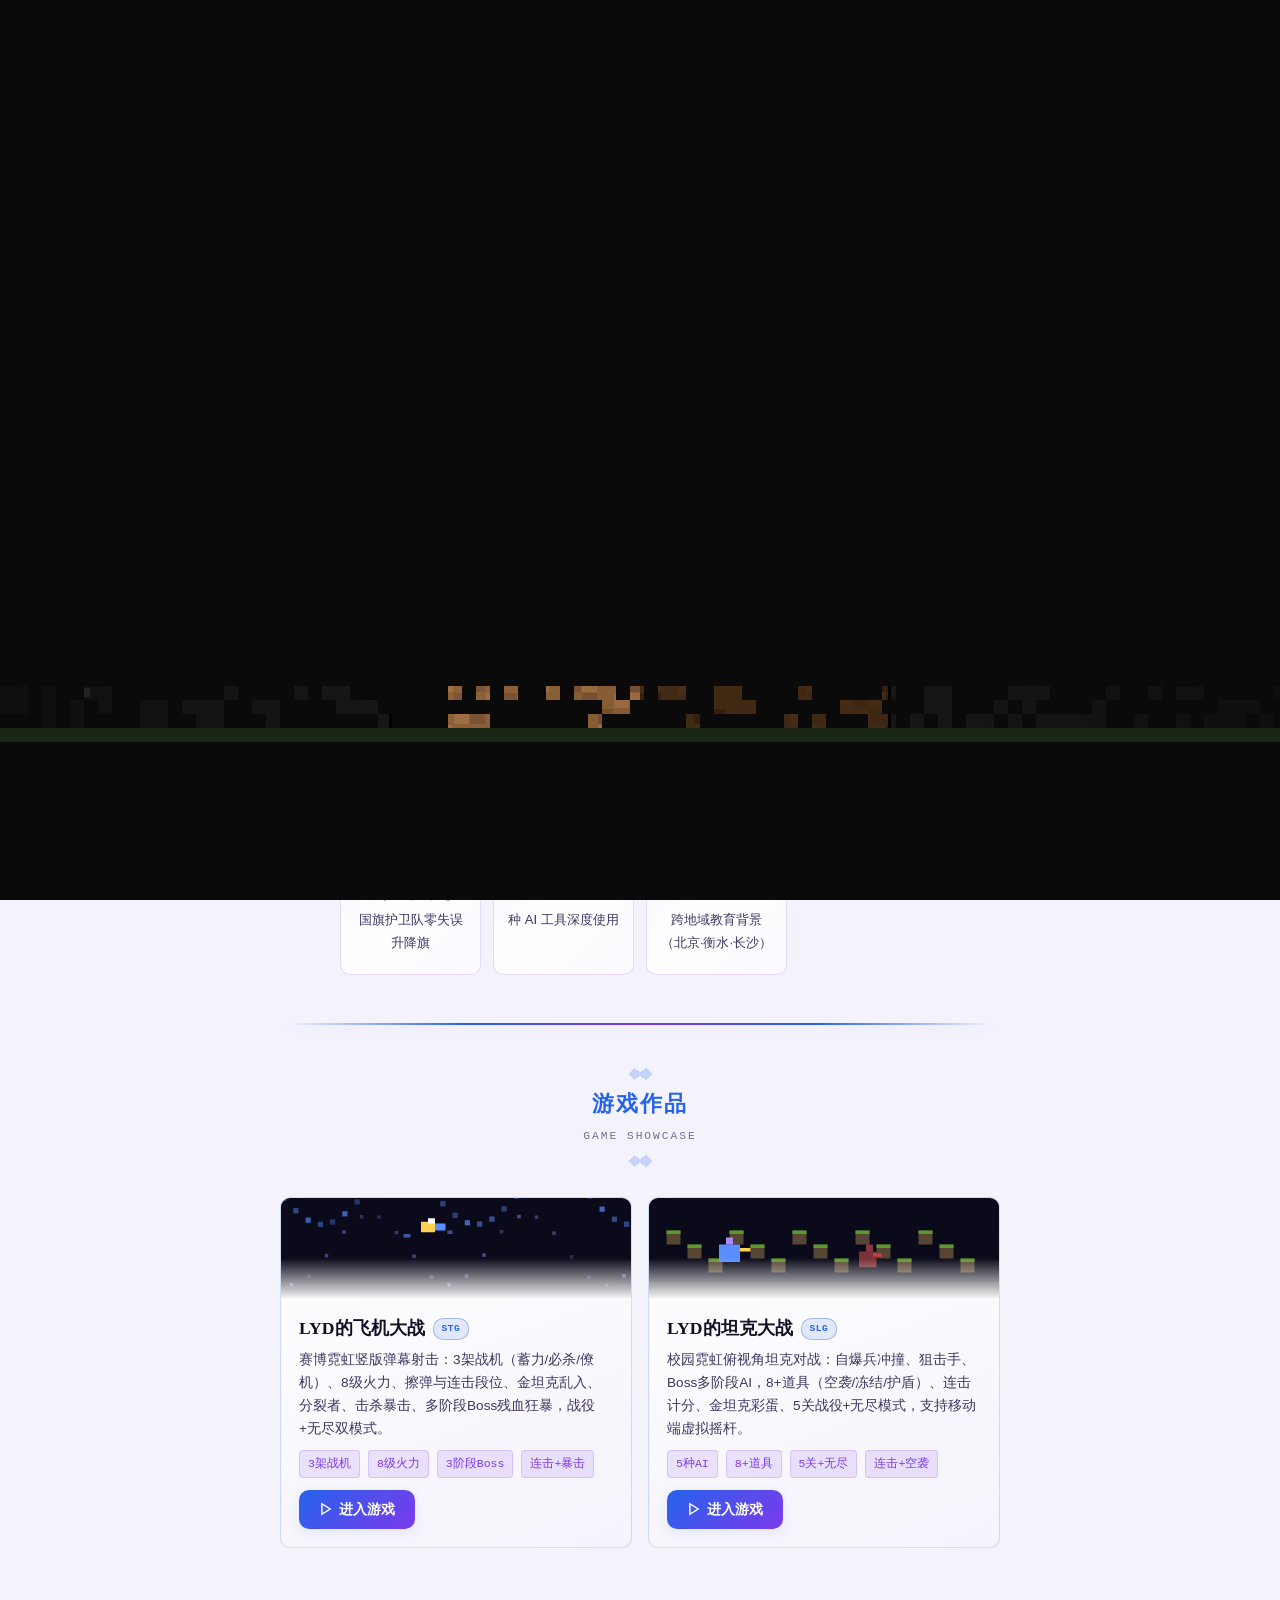
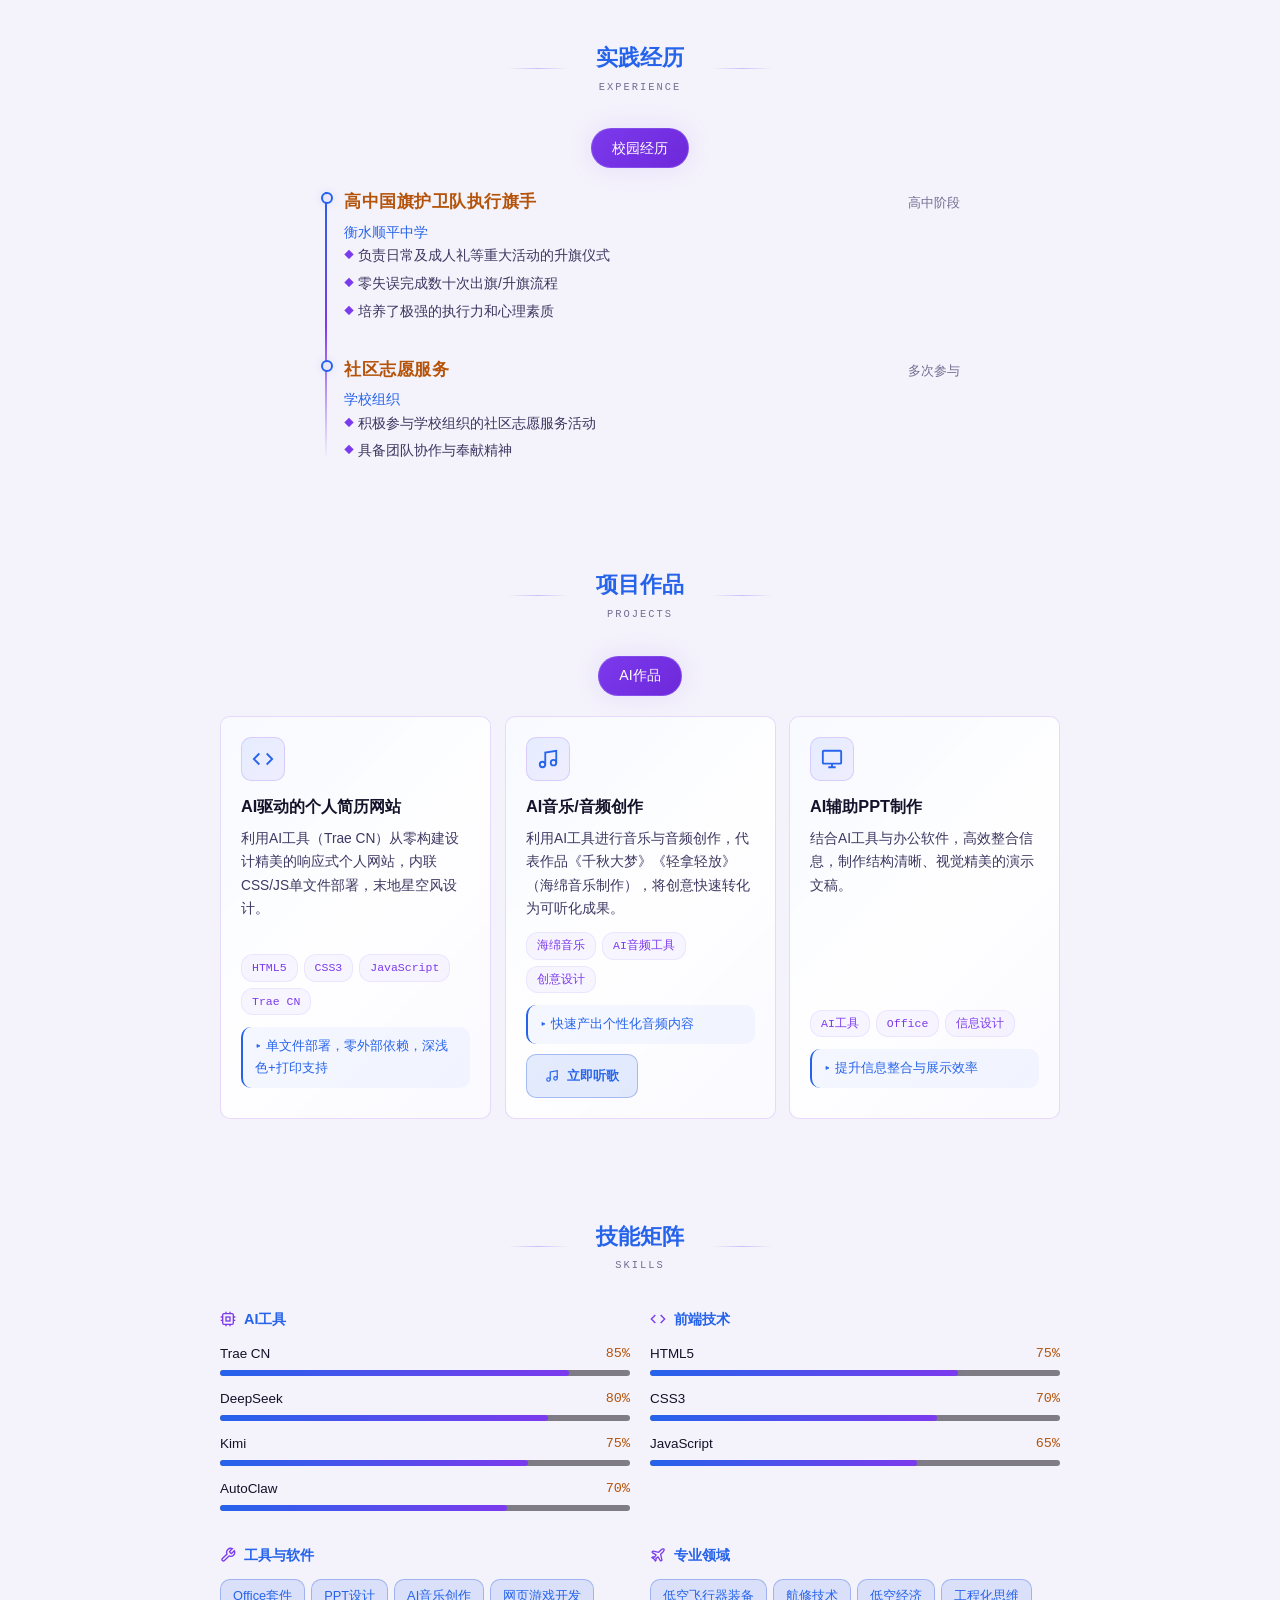
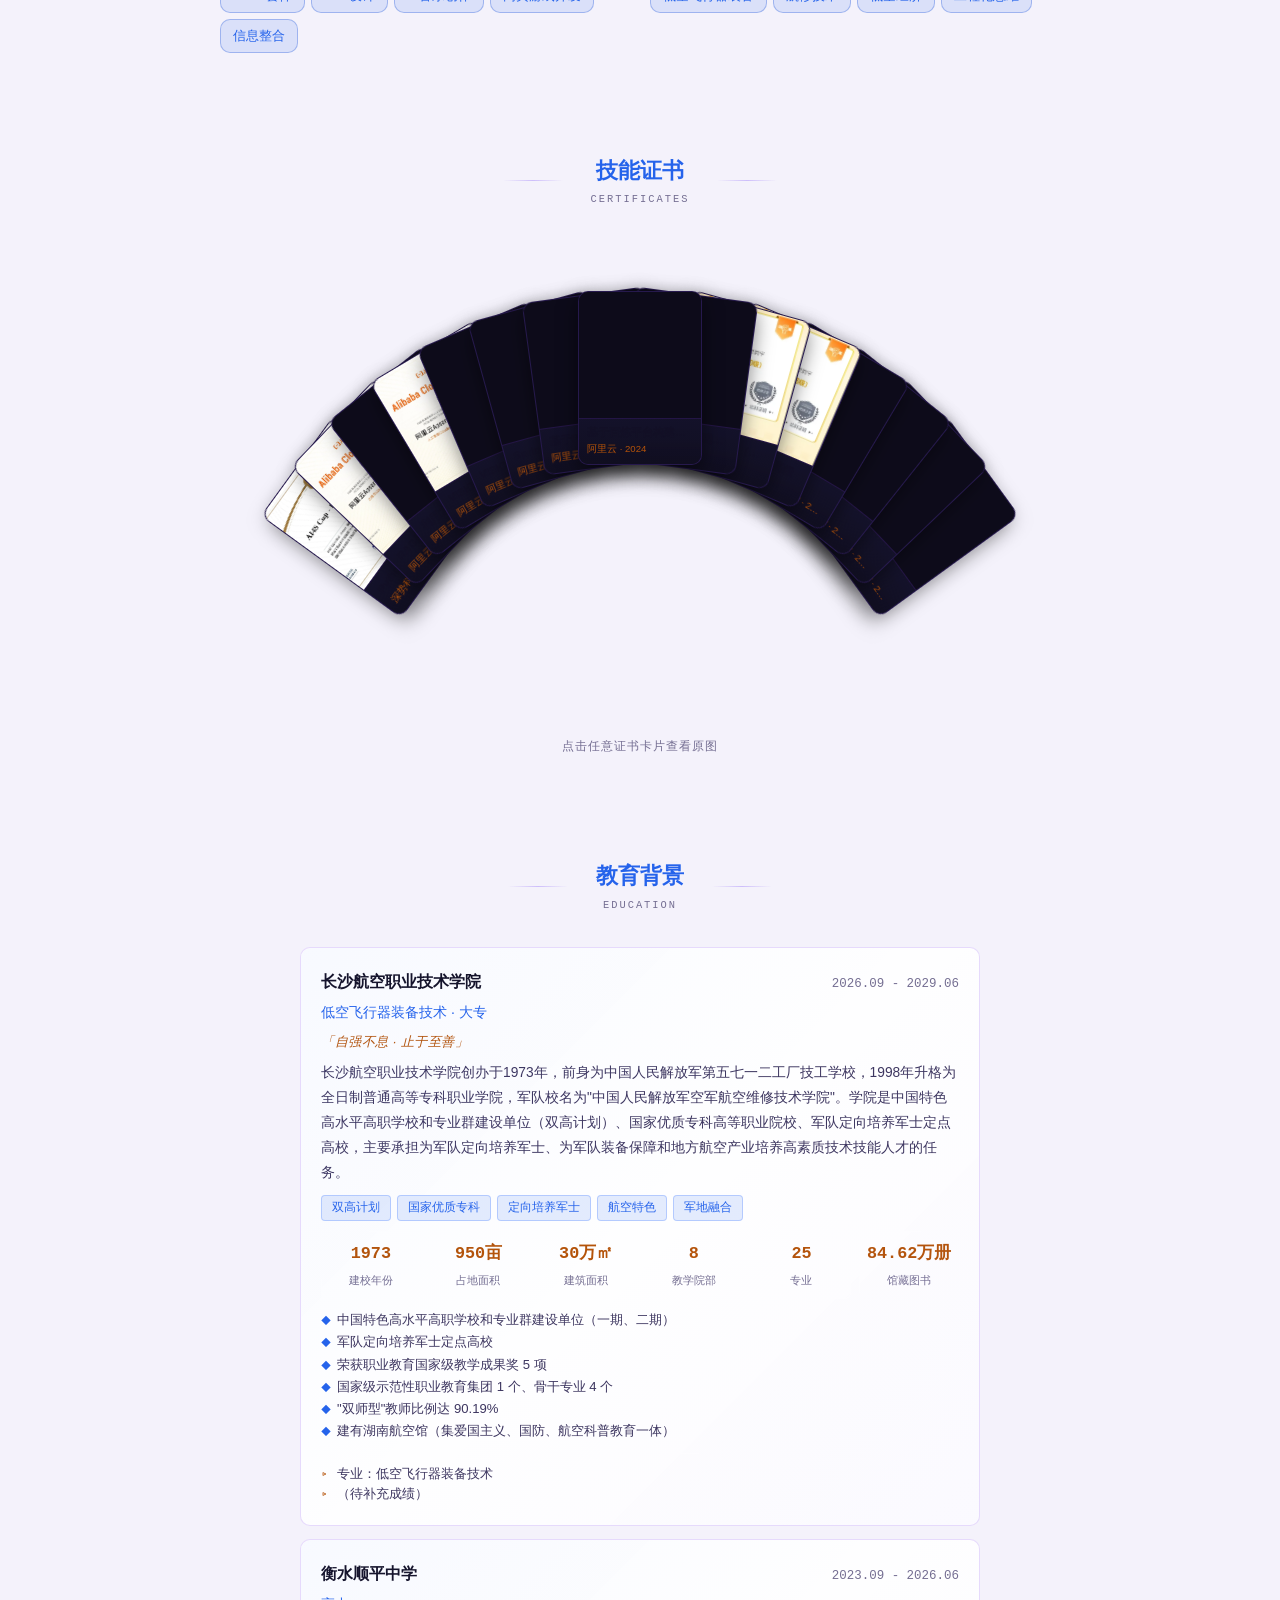
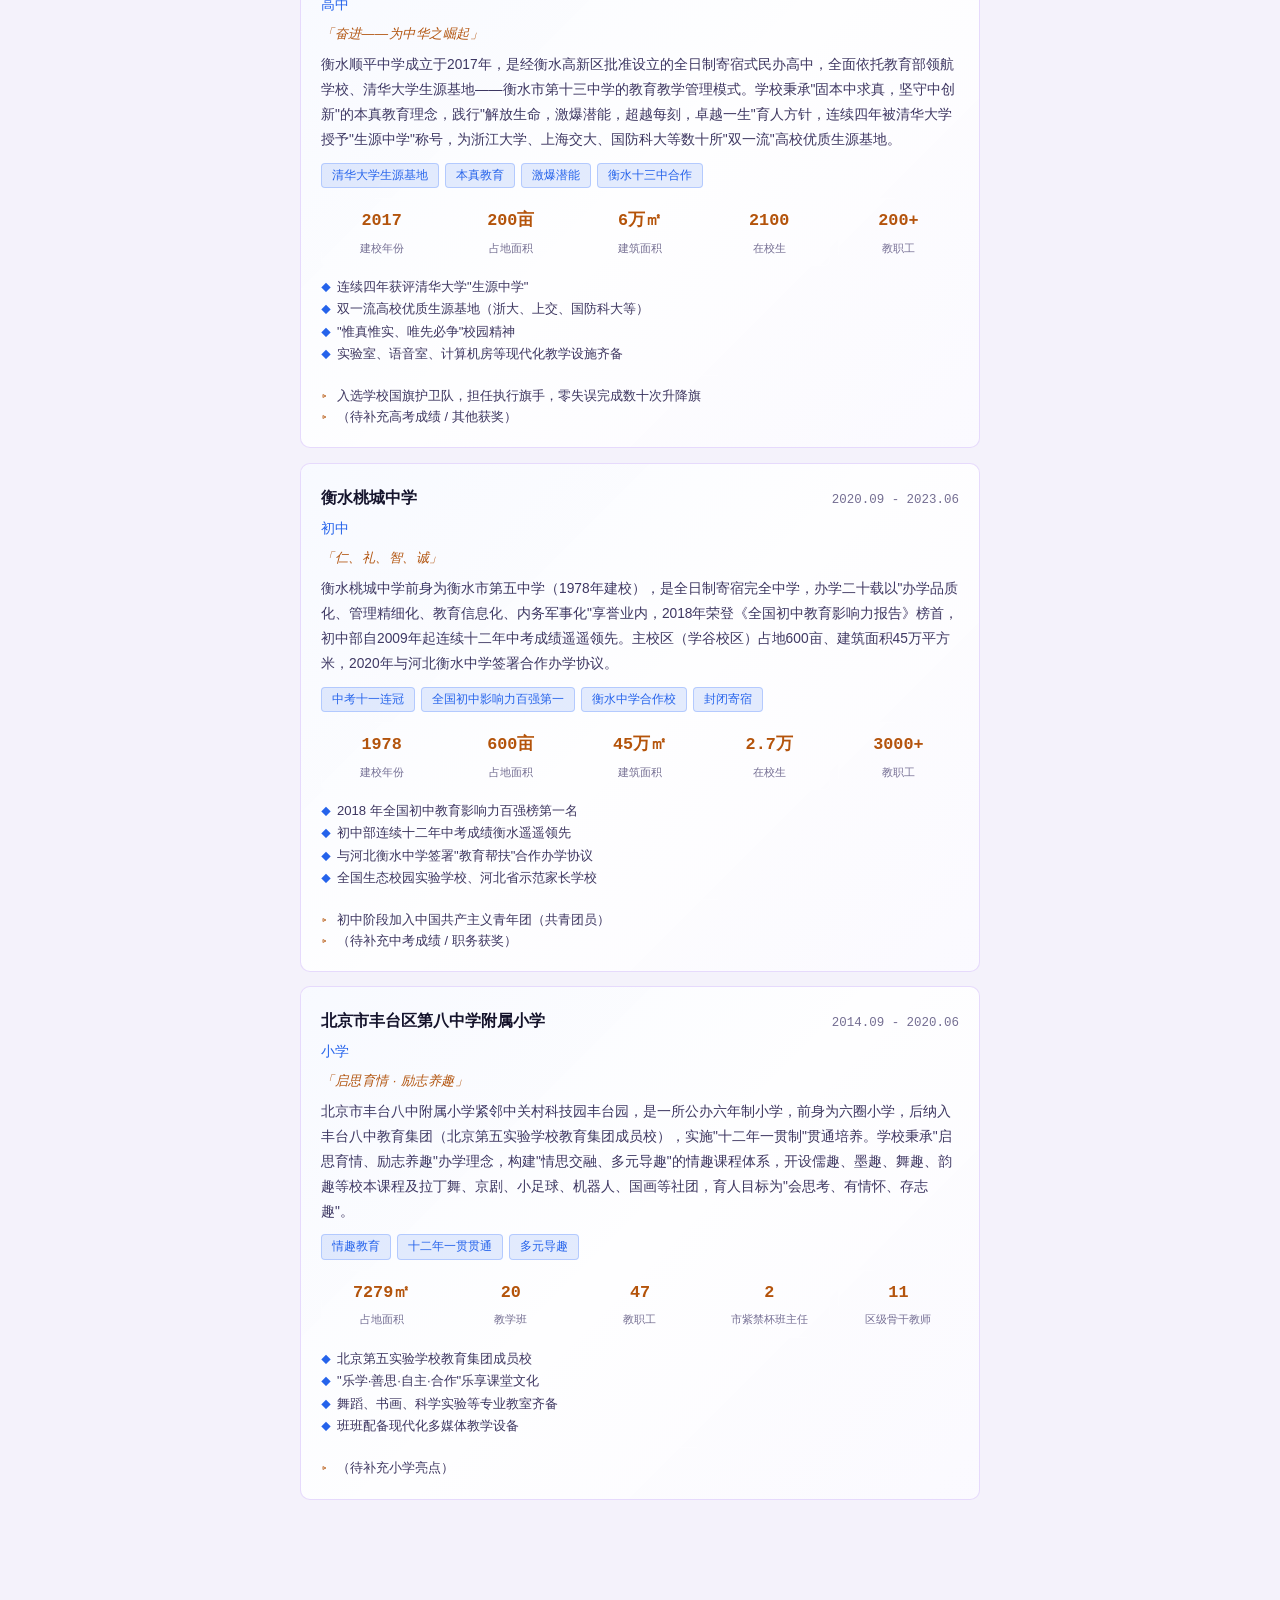
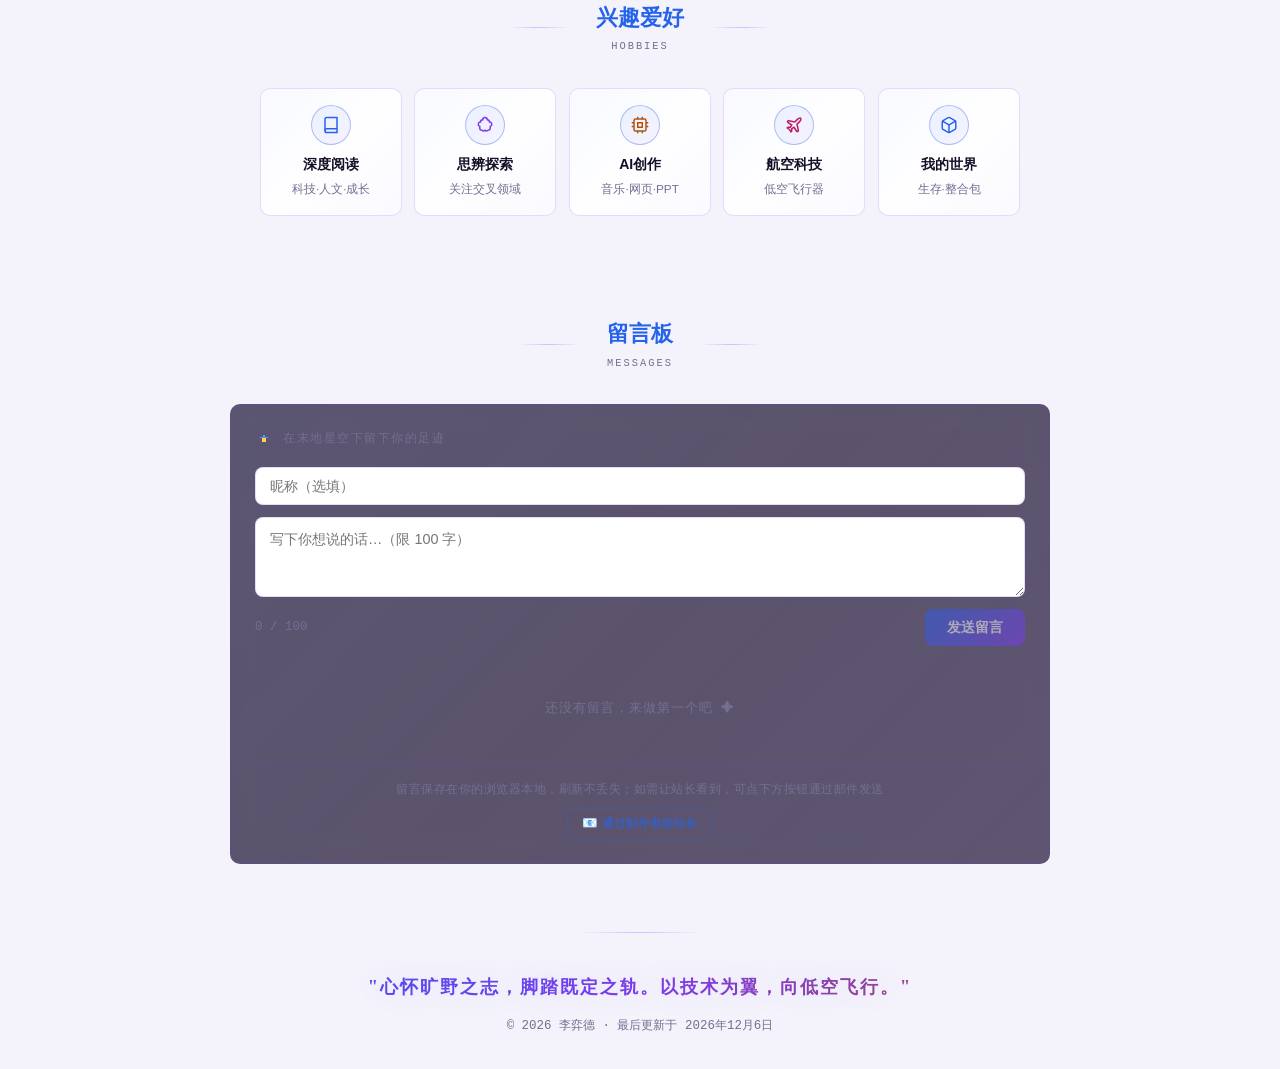
==== commit ab7d620a: "Remove ??? content from highlights and experience" ====
--- a/index.html
+++ b/index.html
@@ -1736,7 +1736,6 @@
   highlights: [
     { num: '数十次', label: '国旗护卫队零失误升降旗' },
     { num: '5+', label: '种 AI 工具深度使用' },
-    { num: '2026届', label: '浪尖儿优秀大学生预备序列' },
     { num: '3城', label: '跨地域教育背景（北京·衡水·长沙）' },
   ],
 
@@ -1761,15 +1760,6 @@
           desc: [
             '积极参与学校组织的社区志愿服务活动',
             '具备团队协作与奉献精神',
-          ],
-        },
-        {
-          title: '浪尖儿·2026届优秀大学生预备序列',
-          org: '浪尖儿',
-          date: '已入选',
-          desc: [
-            '与先锋同龄人共同成长，持续输入前沿视野',
-            '保持对科技、人文与个人成长交汇点的关注',
           ],
         },
       ],
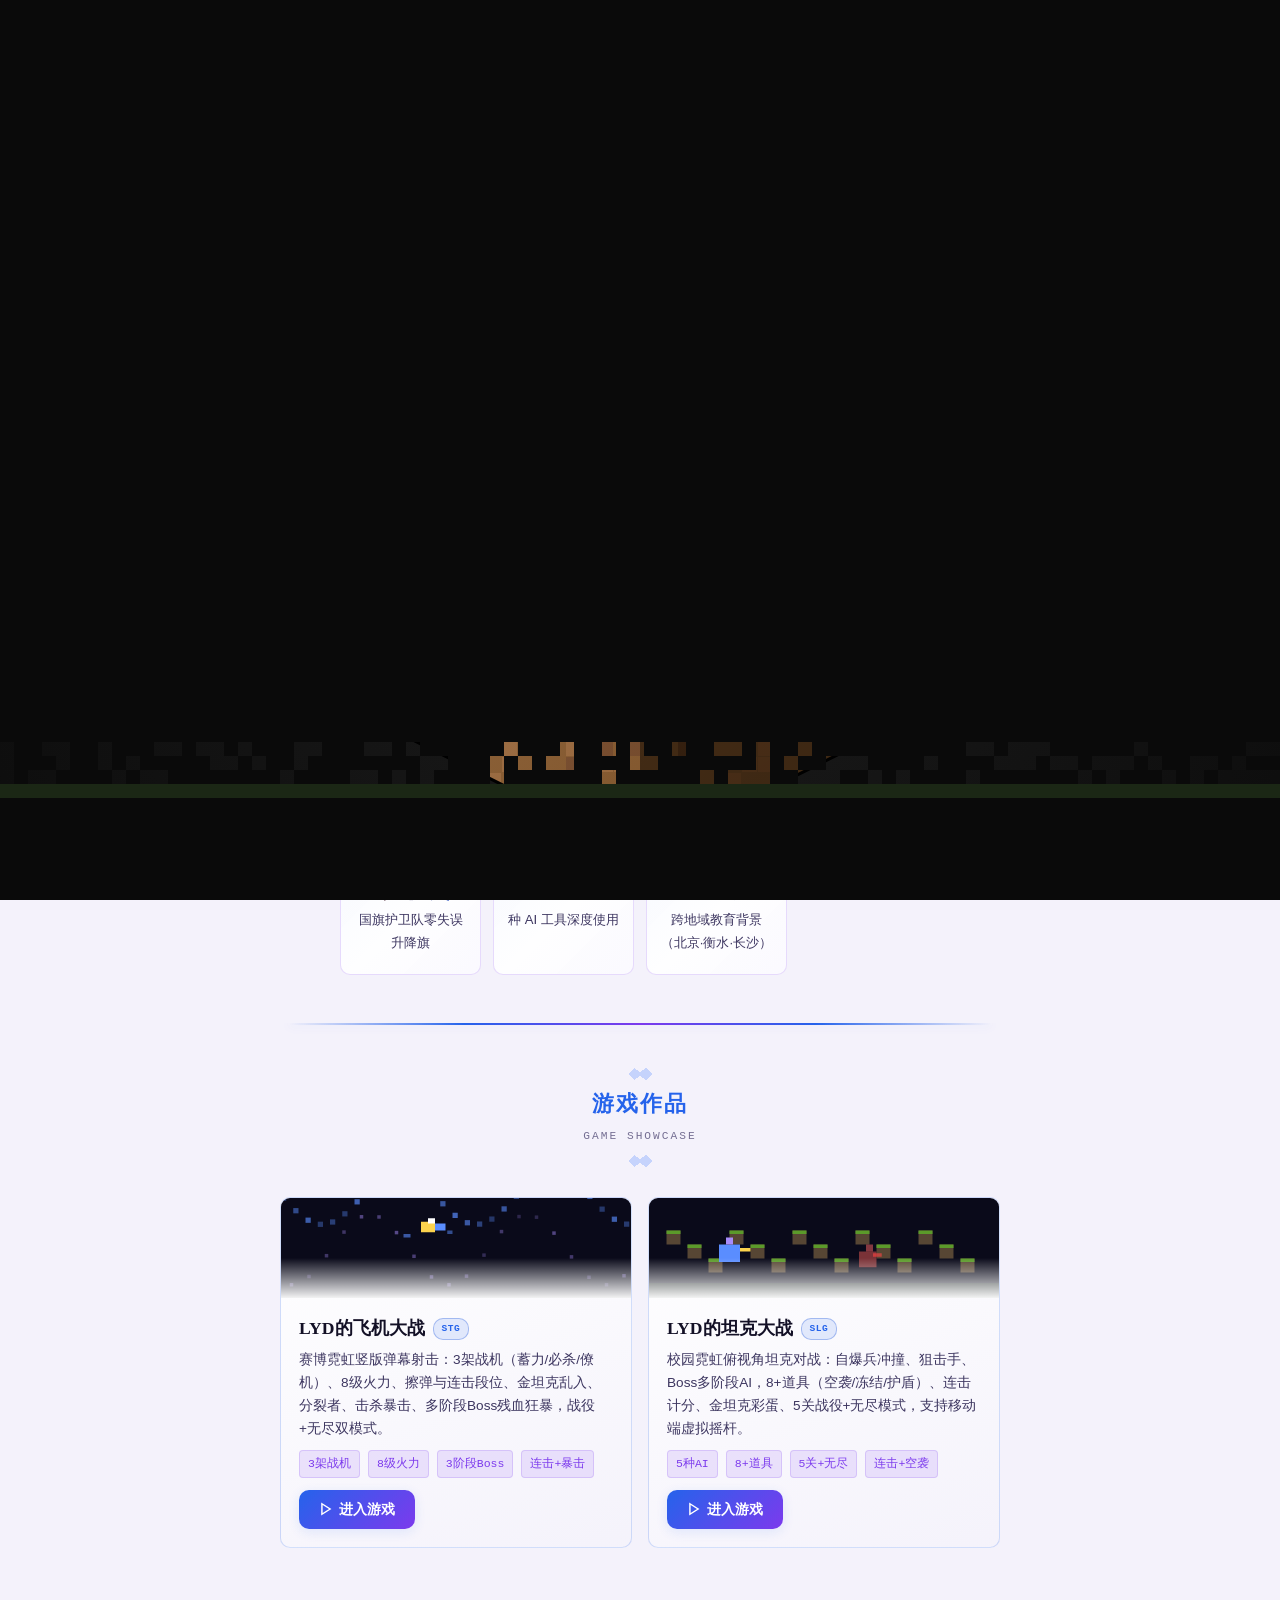
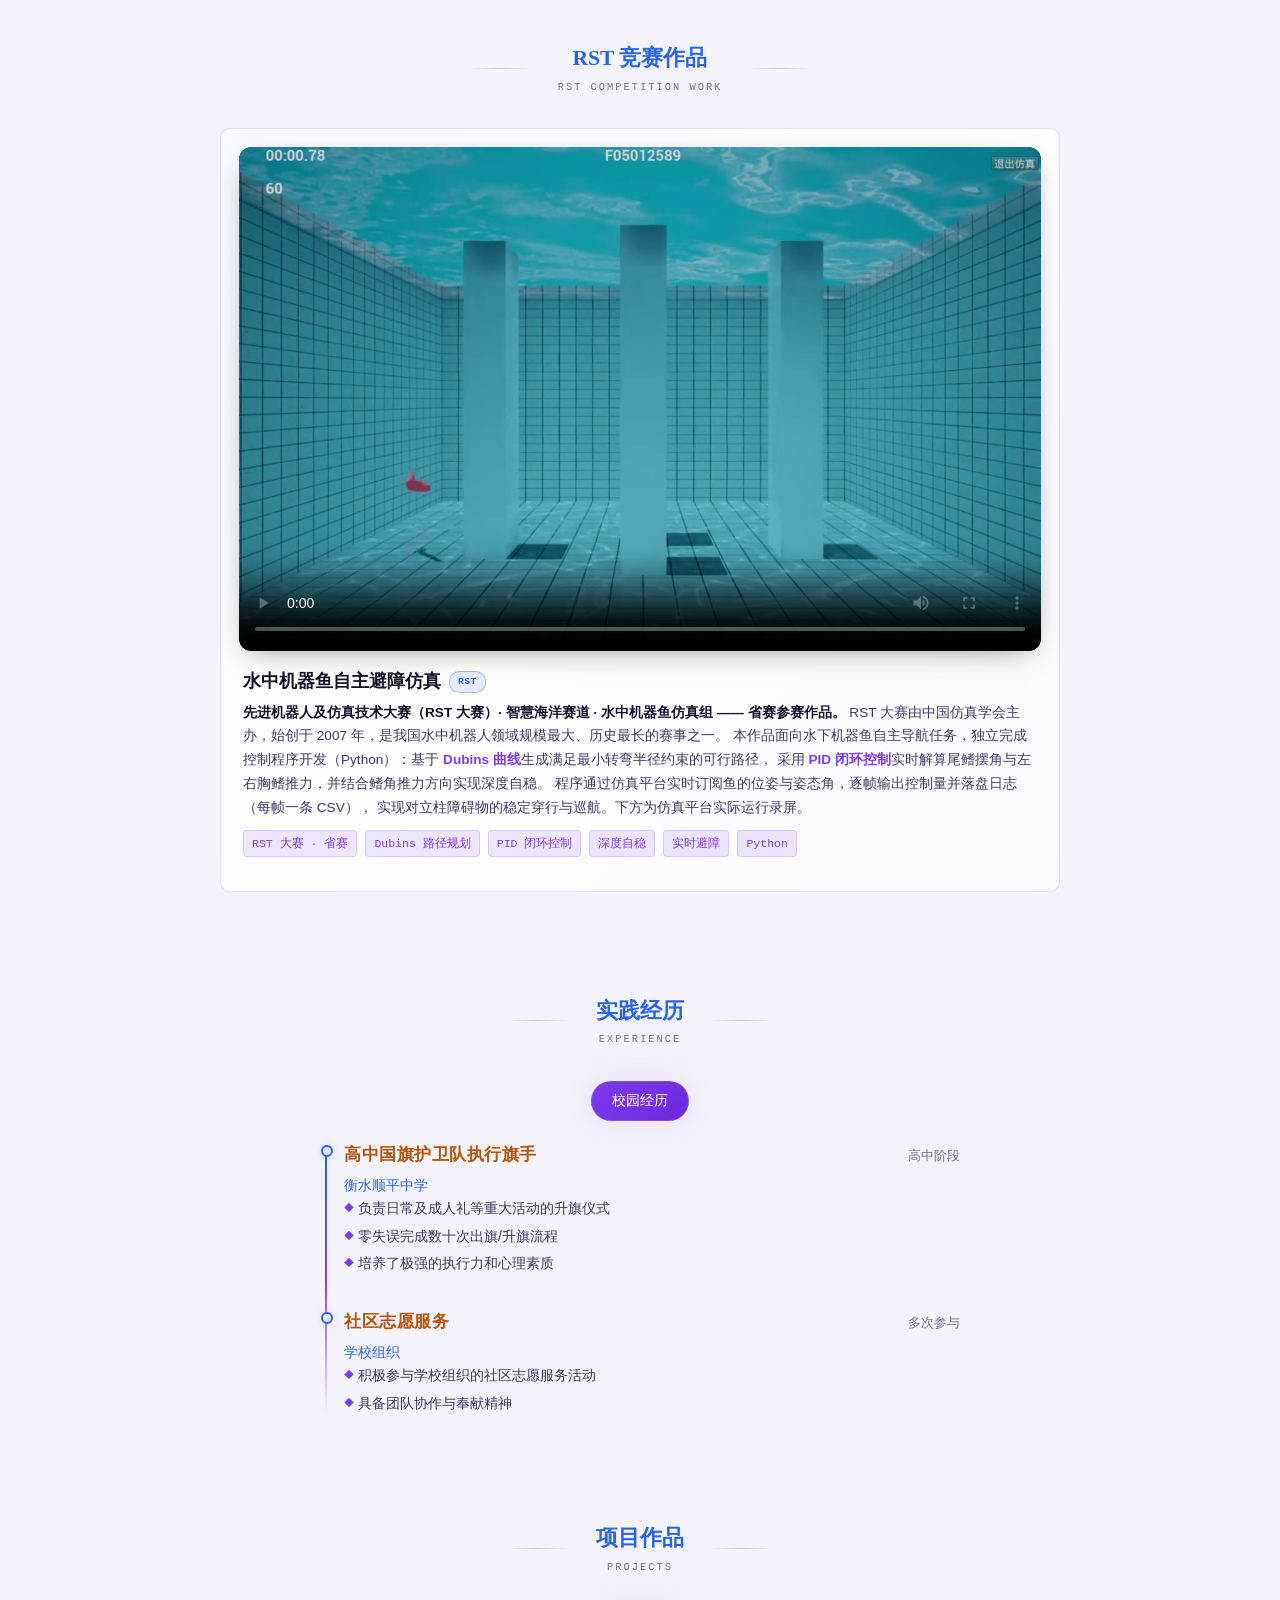
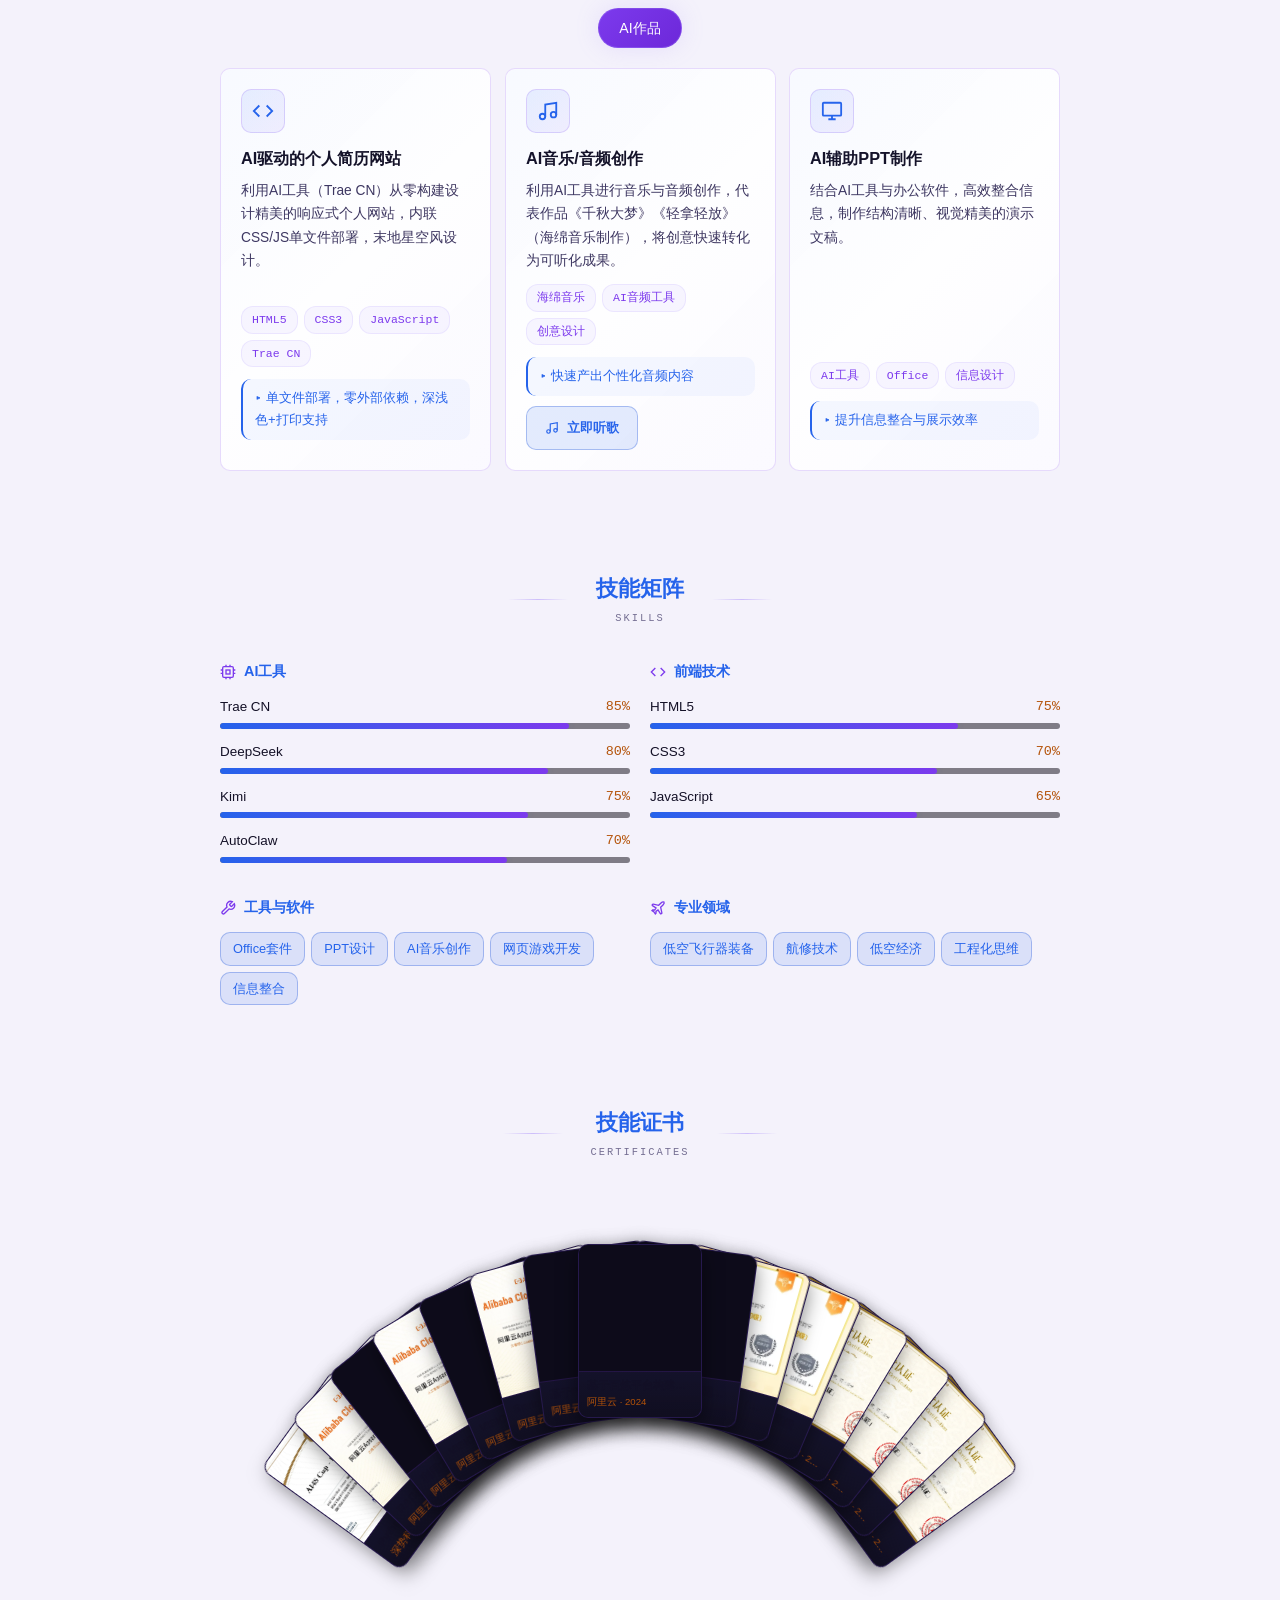
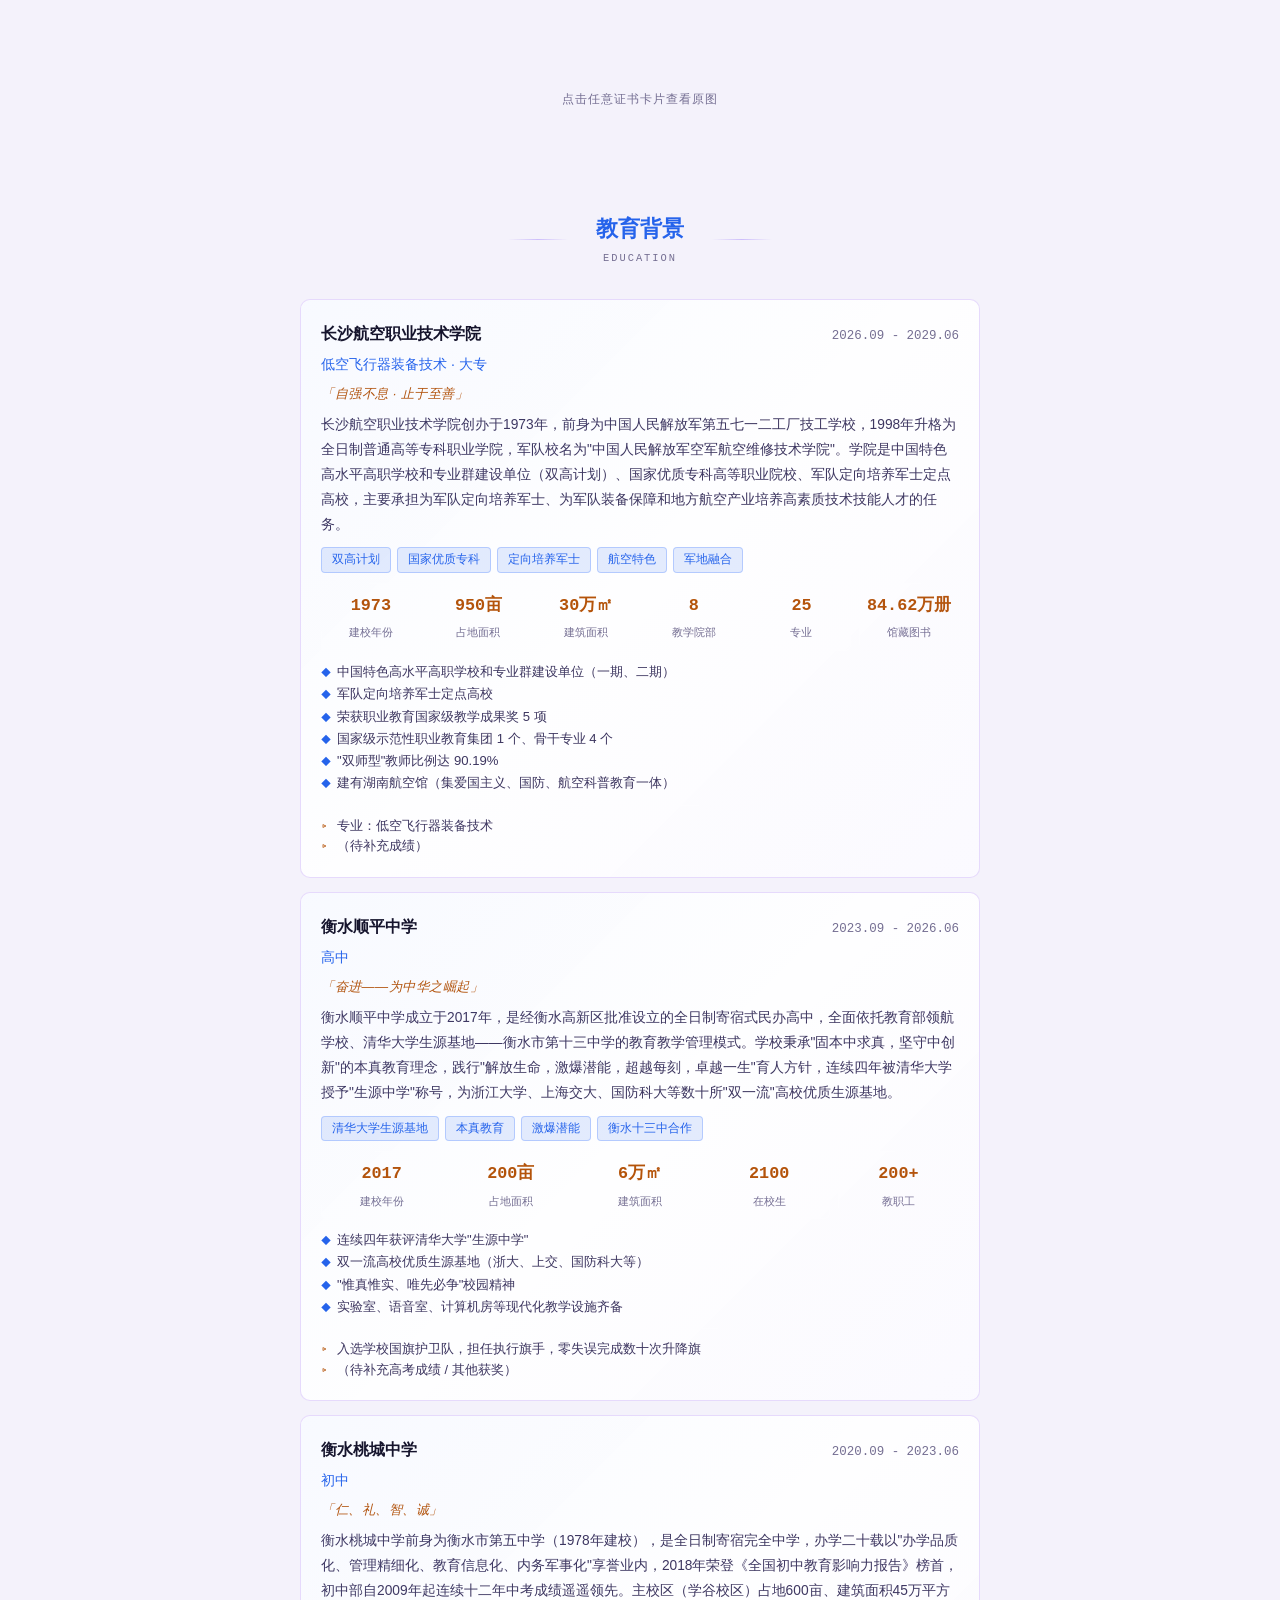
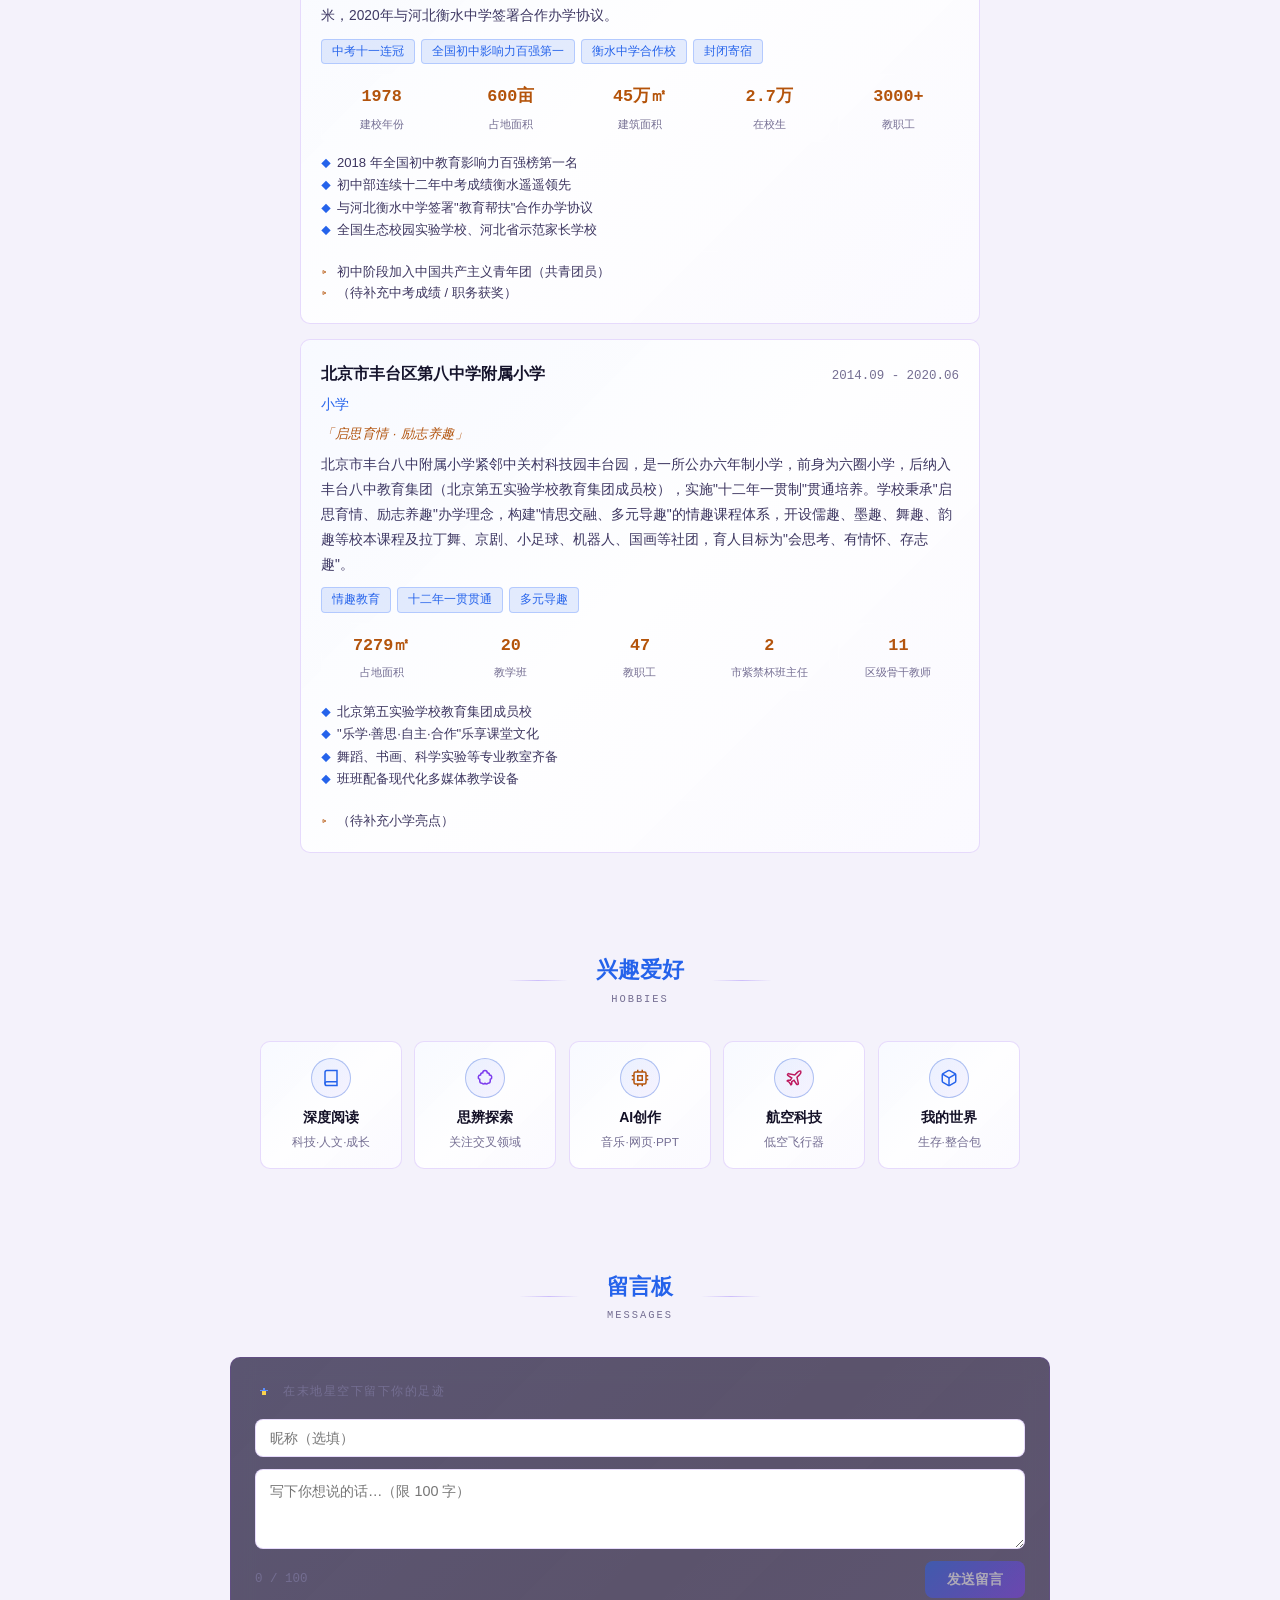
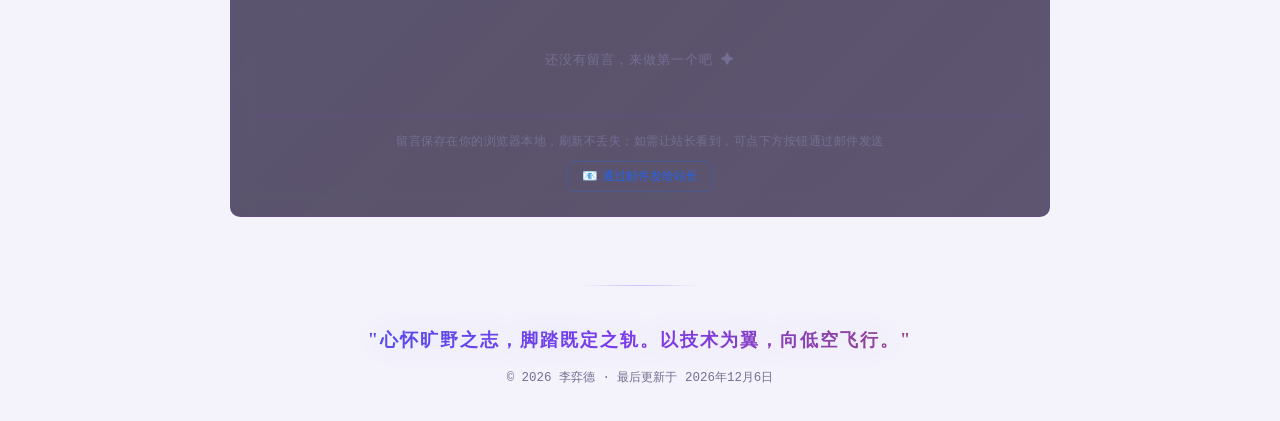
==== commit 1145b10f: "docs: 新增 RST 竞赛作品展示区（水中机器鱼仿真视频 + 项目说明） - index.html: 新增 RST 竞赛区块与导航入口 - sim_fish.mp4: 仿真运行录屏（19.3s，已" ====
--- a/index.html
+++ b/index.html
@@ -667,6 +667,13 @@
   background: linear-gradient(180deg, rgba(255,255,255,0), rgba(255,255,255,0.95));
 }
 .dragon-body { padding: 16px 18px 18px; }
+/* ===== 仿真成果卡片 ===== */
+.sim-card { max-width: 880px; margin: 0 auto; padding: 18px; }
+.sim-video-wrap { position: relative; border-radius: 12px; overflow: hidden; margin-bottom: 14px; box-shadow: 0 8px 28px -12px rgba(0,0,0,.5); }
+.sim-body { padding: 2px 4px 4px; }
+.sim-desc { font-size: .85rem; color: var(--text-2); line-height: 1.75; margin-bottom: 10px; }
+.sim-desc strong { color: var(--text); font-weight: 700; }
+.sim-desc b { color: var(--purple); font-weight: 600; }
 .dragon-name {
   font-family: var(--font-display);
   font-size: 1.1rem;
@@ -1652,6 +1659,7 @@
       <li><a href="#hero">简介</a></li>
       <li><a href="#highlights">亮点</a></li>
       <li><a href="#showcase">游戏</a></li>
+      <li><a href="#sim">RST竞赛</a></li>
       <li><a href="#experience">经历</a></li>
       <li><a href="#projects">项目</a></li>
       <li><a href="#skills">技能</a></li>
@@ -2388,11 +2396,49 @@
   return f;
 }
 
+// ========== 仿真成果视频 ==========
+function renderSimVideo() {
+  const sec = el('section', 'reveal');
+  sec.id = 'sim';
+  sec.innerHTML = `
+    <h2 class="section-title"><span class="label" data-en="RST Competition Work">RST 竞赛作品</span></h2>
+    <div class="floating-card sim-card">
+      <div class="sim-video-wrap">
+        <video src="sim_fish.mp4" controls preload="metadata"
+          playsinline webkit-playsinline
+          poster="sim_fish_poster.jpg"
+          style="width:100%;display:block;border-radius:12px;background:#04121e;"></video>
+      </div>
+      <div class="sim-body">
+        <div class="dragon-name">水中机器鱼自主避障仿真 <span class="badge">RST</span></div>
+        <div class="sim-desc">
+          <strong>先进机器人及仿真技术大赛（RST 大赛）· 智慧海洋赛道 · 水中机器鱼仿真组 —— 省赛参赛作品。</strong>
+          RST 大赛由中国仿真学会主办，始创于 2007 年，是我国水中机器人领域规模最大、历史最长的赛事之一。
+          本作品面向水下机器鱼自主导航任务，独立完成控制程序开发（Python）：基于 <b>Dubins 曲线</b>生成满足最小转弯半径约束的可行路径，
+          采用 <b>PID 闭环控制</b>实时解算尾鳍摆角与左右胸鳍推力，并结合鳍角推力方向实现深度自稳。
+          程序通过仿真平台实时订阅鱼的位姿与姿态角，逐帧输出控制量并落盘日志（每帧一条 CSV），
+          实现对立柱障碍物的稳定穿行与巡航。下方为仿真平台实际运行录屏。
+        </div>
+        <div class="dragon-stats">
+          <span class="dragon-stat">RST 大赛 · 省赛</span>
+          <span class="dragon-stat">Dubins 路径规划</span>
+          <span class="dragon-stat">PID 闭环控制</span>
+          <span class="dragon-stat">深度自稳</span>
+          <span class="dragon-stat">实时避障</span>
+          <span class="dragon-stat">Python</span>
+        </div>
+      </div>
+    </div>
+  `;
+  return sec;
+}
+
 // ========== 挂载 ==========
 const app = document.getElementById('app');
 app.appendChild(renderHero());
 if (resume.highlights?.length) app.appendChild(renderHighlights());
 app.appendChild(renderDragonShowcase());
+app.appendChild(renderSimVideo());
 if (resume.experience?.length) app.appendChild(renderExperience());
 if (resume.projects?.length) app.appendChild(renderProjects());
 if (resume.skills?.length) app.appendChild(renderSkills());
